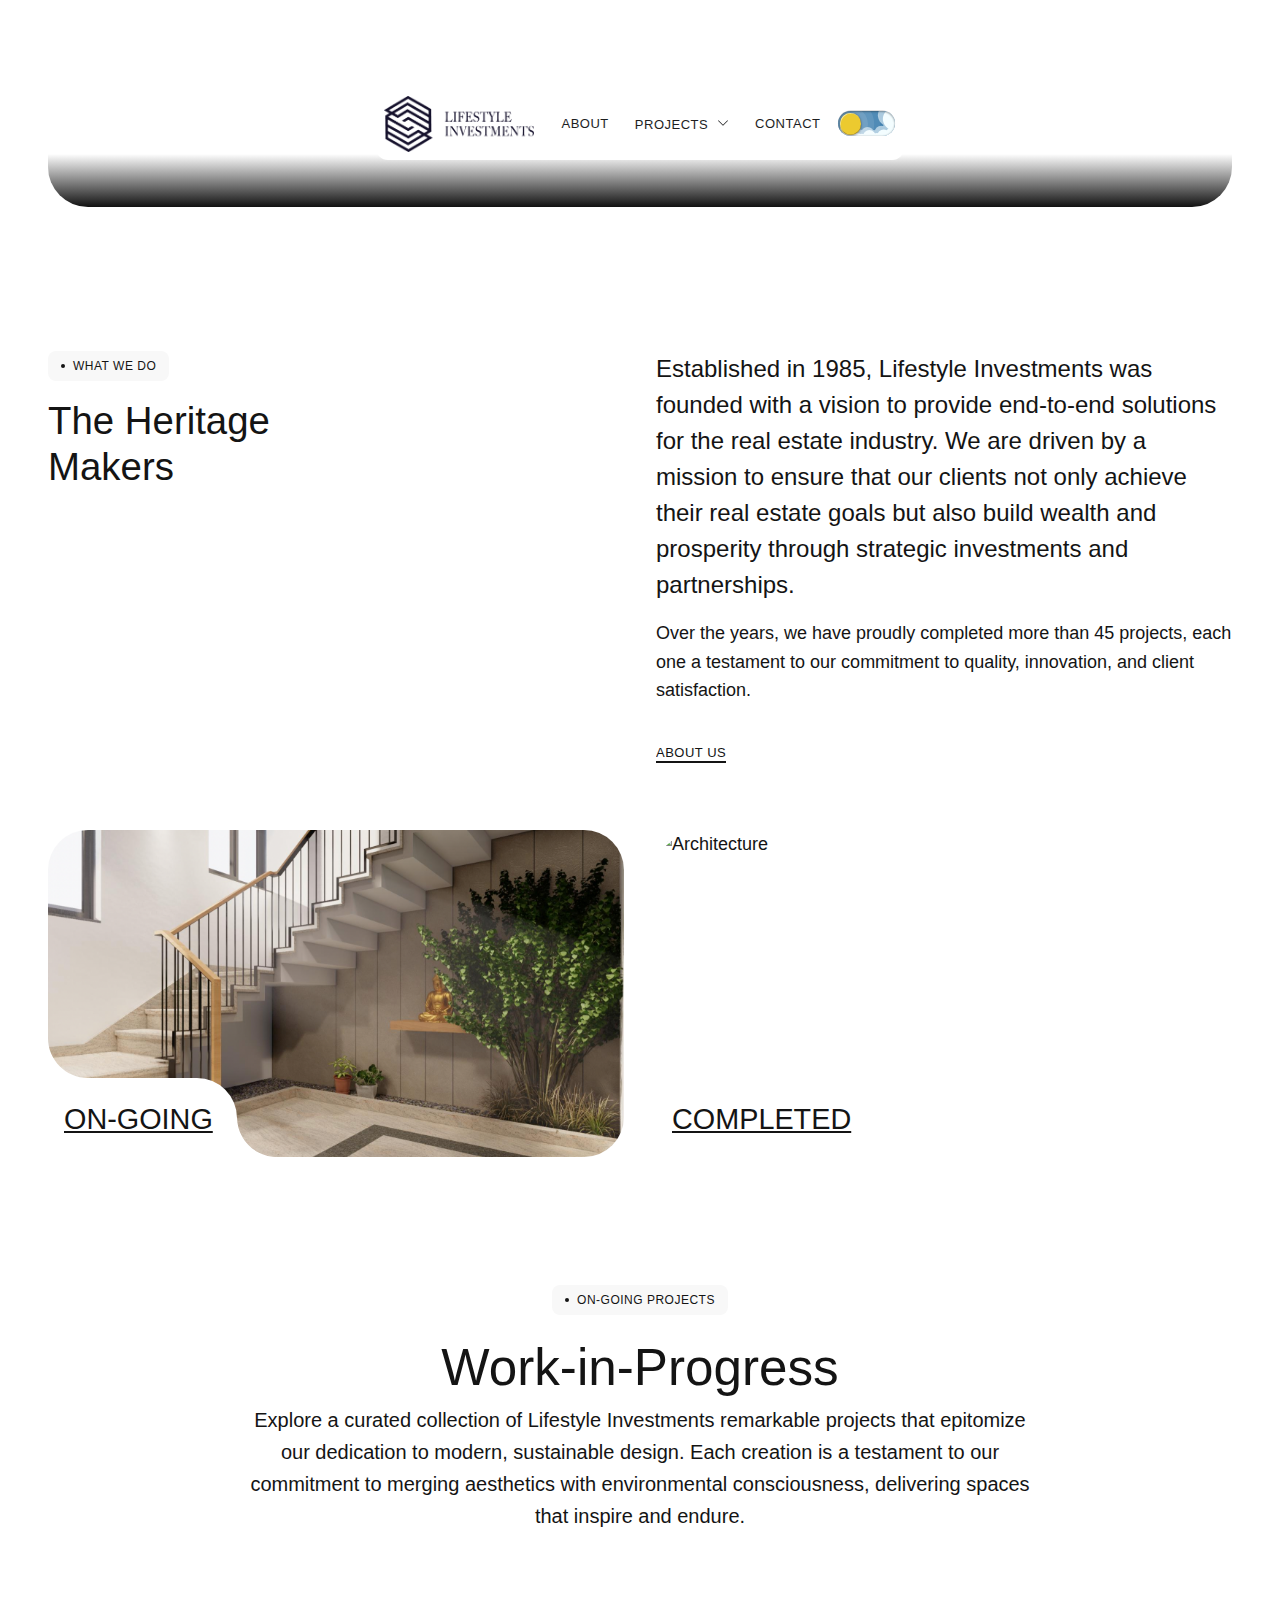
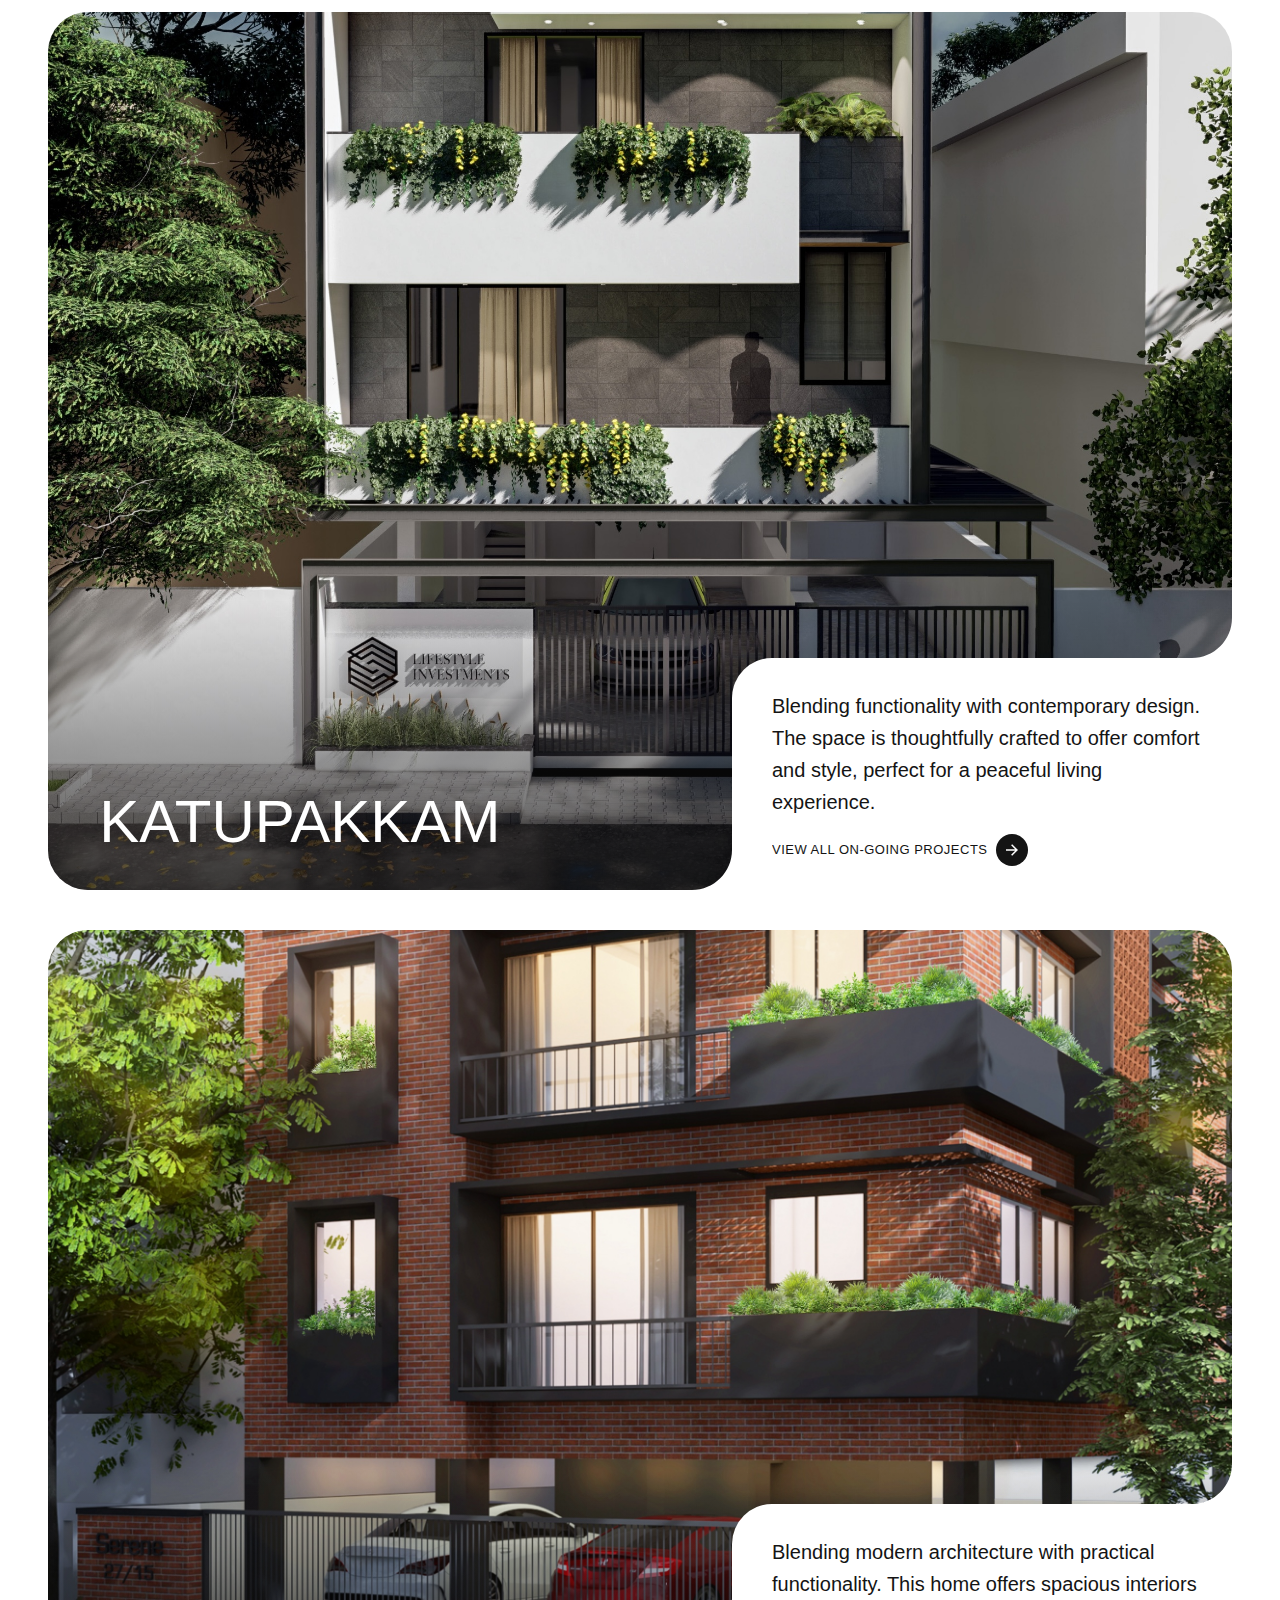
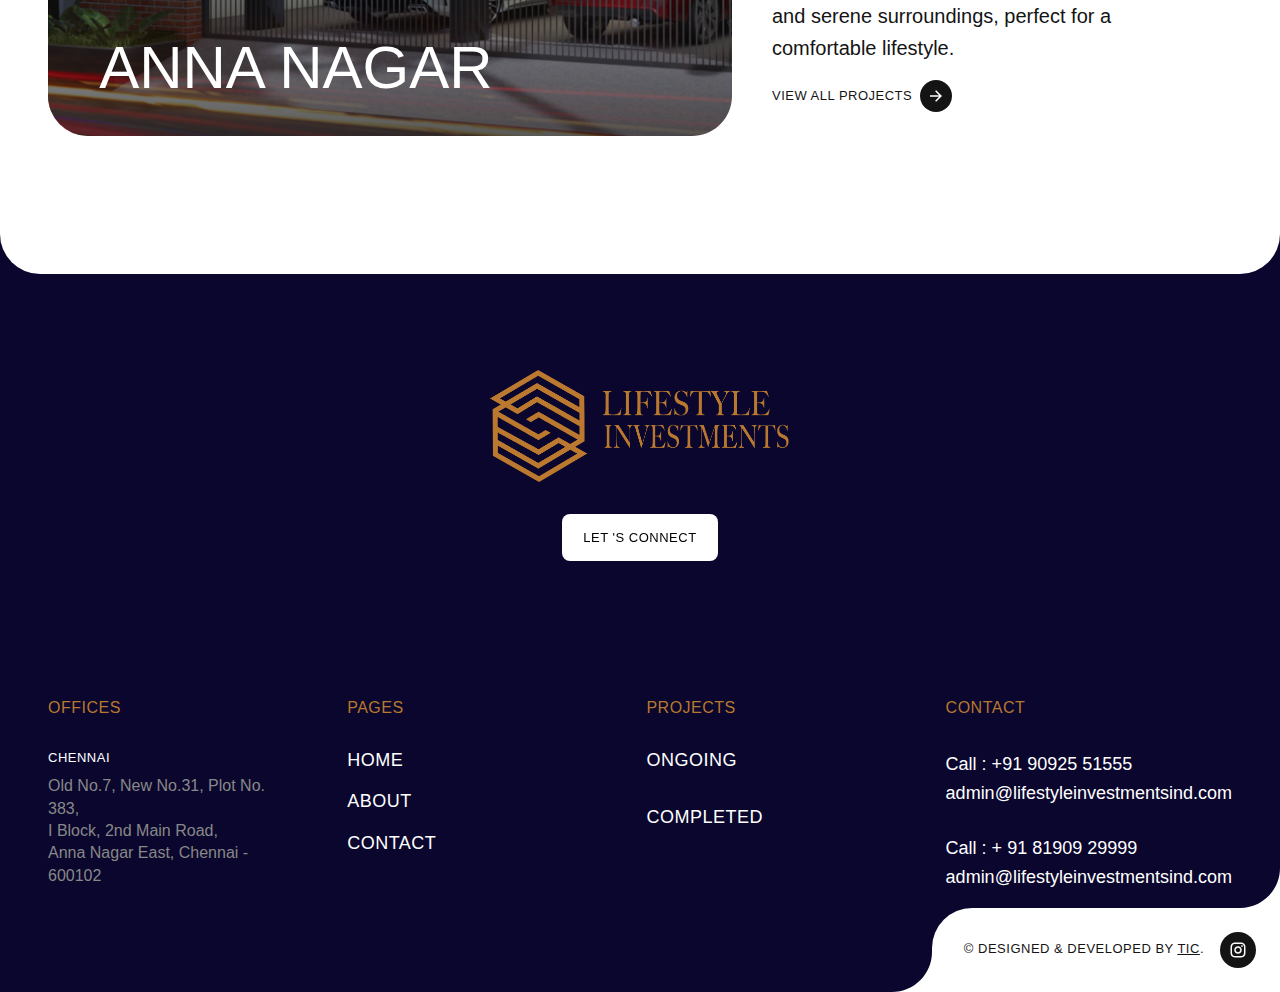
==== index.html @ fdf98de9 "first commit" ====
<!DOCTYPE html>

<html data-wf-page="64da290a966d7561711c2e15">

<head>
  <meta charset="utf-8" />
  <title>Home</title>
  <meta content="Home" property="og:title" />
  <meta content="best real estate" property="twitter:title" />
  <meta content="width=device-width, initial-scale=1" name="viewport" />
  <link href="./style.css" rel="stylesheet" type="text/css" />
  <link href="./images/favico.png" rel="shortcut icon" type="image/x-icon" />
  <link href="./images/favico.png" rel="apple-touch-icon" />
  <script type="text/javascript">
    !(function (o, c) {
      var n = c.documentElement,
        t = " w-mod-";
      (n.className += t + "js"),
        ("ontouchstart" in o ||
          (o.DocumentTouch && c instanceof DocumentTouch)) &&
        (n.className += t + "touch");
    })(window, document);
  </script>
  <link href="./images/favico.png" rel="shortcut icon" type="image/x-icon" />
  <link href="./images/favico.png" rel="apple-touch-icon" />
  <!-- Include Three.js -->
  <script src="https://cdn.jsdelivr.net/npm/three@0.150.1/build/three.min.js"></script>
  <!-- Include OrbitControls -->
  <script src="https://cdn.jsdelivr.net/npm/three@0.150.1/examples/js/controls/OrbitControls.js"></script>
  <!-- Include SplineLoader -->
  <script src="https://unpkg.com/@splinetool/loader@0.9.37/build/splinetool-loader.min.js"></script>
  <!-- Include your custom 3D.js script -->
  <script src="./3d.js" defer></script>

  <link href="" rel="shortcut icon" type="image/x-icon" />
  <link href="" rel="apple-touch-icon" />
</head>

<body class="body">
  <div class="page-wrapper">
    <main class="main-wrapper-vertical">
      <section class="section-home-vertical-hero">
        <div class="header-vertical-fixed">
          <div class="navbar">
            <div data-hover="false" data-delay="0" class="navbar-toggle w-dropdown">
              <div class="navbar-toggle w-dropdown-toggle">
                <div class="navbar-toggle-inner">
                  <div class="navbar-toggle-line _01"></div>
                  <div class="navbar-toggle-line _02"></div>
                </div>
              </div>
              <nav class="navbar-dropdown w-dropdown-list">
                <div class="navbar-dropdown-inner">
                  <div id="w-node-d7b9adc3-3e62-d5b0-dd53-33c3cfbab36e-cfbab36d" class="navbar-dropdown-column">
                    <h3 class="text-meta text-color-muted">Pages</h3>
                    <div class="nav">
  
                      <a href="/home.html" aria-current="page" class="nav-item inverse w-inline-block w--current">
                        <div class="nav-item-text">Home</div>
                        <div class="nav-item-line inverse"></div>
                      </a>
                      <a href="/about.html" class="nav-item inverse w-inline-block">
                        <div class="nav-item-text">About</div>
                        <div class="nav-item-line inverse"></div>
                      </a>
                      <a href="./ongoing.html" class="nav-item inverse w-inline-block">
                        <div class="nav-item-text">On-Going</div>
                        <div class="nav-item-line inverse"></div>
                      </a>
                      <a href="./completed.html" class="nav-item inverse w-inline-block">
                        <div class="nav-item-text">Completed</div>
                        <div class="nav-item-line inverse"></div>
                      </a>
                      <a href="/contact.html" class="nav-item inverse w-inline-block">
                        <div class="nav-item-text">Contact</div>
                        <div class="nav-item-line inverse"></div>
                      </a>
                    </div>
                  </div>


                </div>
              </nav>
            </div> <a href="/index.html" aria-current="page" class="navbar-logo w-inline-block w--current">
              <img src="/images/Final Files/bluelogo.png" loading="eager" alt="Logo" width="90"
                class="logo-top" />
            </a>
            <div class="navbar-right">
              <nav class="navbar-menu">
                <a href="./about.html" class="navbar-menu-item w-inline-block">
                  <div>About</div>
                </a>
                <div class="navbar-menu-item w-inline-block relative" onmouseenter="projectSectionEnter()"
                  onmouseleave="projectSectionLeave()">
                  <div>
                    Projects
                    <svg xmlns="http://www.w3.org/2000/svg" width="12" height="12" fill="currentColor"
                      class="bi bi-chevron-down" viewBox="0 0 16 16" style="
                      margin-left: 0.3rem;
                      font-family: 700;
                      transition: transform 0.3s ease;
                    ">
                      <path fill-rule="evenodd"
                        d="M1.646 4.646a.5.5 0 0 1 .708 0L8 10.293l5.646-5.647a.5.5 0 0 1 .708.708l-6 6a.5.5 0 0 1-.708 0l-6-6a.5.5 0 0 1 0-.708" />
                    </svg>
                  </div>

                  <div id="dropDownItems" class="dropDownItems">
                    <a href="./ongoing.html">
                      <p>Ongoing</p>
                    </a>
                    <a href="./completed.html">
                      <p>Completed</p>
                    </a>
                  </div>
                </div>

                <a href="./contact.html" class="navbar-menu-item w-inline-block">
                  <div>Contact</div>
                </a>
              </nav>
              
              
              <div class="navbar-menu-cart-wrapper">
                <label class="theme-switch">
                  <input type="checkbox" class="theme-switch__checkbox" />
                  <div class="theme-switch__container">
                    <div class="theme-switch__clouds"></div>
                    <div class="theme-switch__stars-container">
                      <svg xmlns="http://www.w3.org/2000/svg" viewBox="0 0 144 55" fill="none">
                        <path fill-rule="evenodd" clip-rule="evenodd"
                          d="M135.831 3.00688C135.055 3.85027 134.111 4.29946 133 4.35447C134.111 4.40947 135.055 4.85867 135.831 5.71123C136.607 6.55462 136.996 7.56303 136.996 8.72727C136.996 7.95722 137.172 7.25134 137.525 6.59129C137.886 5.93124 138.372 5.39954 138.98 5.00535C139.598 4.60199 140.268 4.39114 141 4.35447C139.88 4.2903 138.936 3.85027 138.16 3.00688C137.384 2.16348 136.996 1.16425 136.996 0C136.996 1.16425 136.607 2.16348 135.831 3.00688ZM31 23.3545C32.1114 23.2995 33.0551 22.8503 33.8313 22.0069C34.6075 21.1635 34.9956 20.1642 34.9956 19C34.9956 20.1642 35.3837 21.1635 36.1599 22.0069C36.9361 22.8503 37.8798 23.2903 39 23.3545C38.2679 23.3911 37.5976 23.602 36.9802 24.0053C36.3716 24.3995 35.8864 24.9312 35.5248 25.5913C35.172 26.2513 34.9956 26.9572 34.9956 27.7273C34.9956 26.563 34.6075 25.5546 33.8313 24.7112C33.0551 23.8587 32.1114 23.4095 31 23.3545ZM0 36.3545C1.11136 36.2995 2.05513 35.8503 2.83131 35.0069C3.6075 34.1635 3.99559 33.1642 3.99559 32C3.99559 33.1642 4.38368 34.1635 5.15987 35.0069C5.93605 35.8503 6.87982 36.2903 8 36.3545C7.26792 36.3911 6.59757 36.602 5.98015 37.0053C5.37155 37.3995 4.88644 37.9312 4.52481 38.5913C4.172 39.2513 3.99559 39.9572 3.99559 40.7273C3.99559 39.563 3.6075 38.5546 2.83131 37.7112C2.05513 36.8587 1.11136 36.4095 0 36.3545ZM56.8313 24.0069C56.0551 24.8503 55.1114 25.2995 54 25.3545C55.1114 25.4095 56.0551 25.8587 56.8313 26.7112C57.6075 27.5546 57.9956 28.563 57.9956 29.7273C57.9956 28.9572 58.172 28.2513 58.5248 27.5913C58.8864 26.9312 59.3716 26.3995 59.9802 26.0053C60.5976 25.602 61.2679 25.3911 62 25.3545C60.8798 25.2903 59.9361 24.8503 59.1599 24.0069C58.3837 23.1635 57.9956 22.1642 57.9956 21C57.9956 22.1642 57.6075 23.1635 56.8313 24.0069ZM81 25.3545C82.1114 25.2995 83.0551 24.8503 83.8313 24.0069C84.6075 23.1635 84.9956 22.1642 84.9956 21C84.9956 22.1642 85.3837 23.1635 86.1599 24.0069C86.9361 24.8503 87.8798 25.2903 89 25.3545C88.2679 25.3911 87.5976 25.602 86.9802 26.0053C86.3716 26.3995 85.8864 26.9312 85.5248 27.5913C85.172 28.2513 84.9956 28.9572 84.9956 29.7273C84.9956 28.563 84.6075 27.5546 83.8313 26.7112C83.0551 25.8587 82.1114 25.4095 81 25.3545ZM136 36.3545C137.111 36.2995 138.055 35.8503 138.831 35.0069C139.607 34.1635 139.996 33.1642 139.996 32C139.996 33.1642 140.384 34.1635 141.16 35.0069C141.936 35.8503 142.88 36.2903 144 36.3545C143.268 36.3911 142.598 36.602 141.98 37.0053C141.372 37.3995 140.886 37.9312 140.525 38.5913C140.172 39.2513 139.996 39.9572 139.996 40.7273C139.996 39.563 139.607 38.5546 138.831 37.7112C138.055 36.8587 137.111 36.4095 136 36.3545ZM101.831 49.0069C101.055 49.8503 100.111 50.2995 99 50.3545C100.111 50.4095 101.055 50.8587 101.831 51.7112C102.607 52.5546 102.996 53.563 102.996 54.7273C102.996 53.9572 103.172 53.2513 103.525 52.5913C103.886 51.9312 104.372 51.3995 104.98 51.0053C105.598 50.602 106.268 50.3911 107 50.3545C105.88 50.2903 104.936 49.8503 104.16 49.0069C103.384 48.1635 102.996 47.1642 102.996 46C102.996 47.1642 102.607 48.1635 101.831 49.0069Z"
                          fill="currentColor"></path>
                      </svg>
                    </div>
                    <div class="theme-switch__circle-container">
                      <div class="theme-switch__sun-moon-container">
                        <div class="theme-switch__moon">
                          <div class="theme-switch__spot"></div>
                          <div class="theme-switch__spot"></div>
                          <div class="theme-switch__spot"></div>
                        </div>
                      </div>
                    </div>
                  </div>
                </label>
              </div>

            </div>
          </div>
        </div>

        <div class="container-xxlarge">
          <div class="home-vertical-hero-wrapper">
            <div class="home-vertical-hero-image-wrapper">
              <div class="home-vertical-hero-content">
                <h1 class="home-vertical-hero-heading">
                  Crafting <br />Homes
                </h1>
              </div>
              <div class="home-vertical-hero-image-gradient"></div>
              <video autoplay muted loop id="videoo" src="./video/day_video.webm" class="image-cover"></video>
            </div>
          </div>
        </div>
      </section>
      <section class="section-home-vertical-about">
        <div class="padding-top padding-large">
          <div class="container-xlarge">
            <div class="margin-bottom margin-huge"></div>
            <div class="container-large">
              <div class="home-vertical-about-grid">
                <div>
                  <div class="margin-bottom margin-xsmall">
                    <div class="label muted">
                      <div class="label-inner">
                        <div class="label-dot"></div>
                        <div class="label-text">What we do</div>
                      </div>
                    </div>
                  </div>
                  <div class="margin-bottom margin-small">
                    <h2>The Heritage <br />Makers</h2>
                  </div>
                </div>
                <div>
                  <div class="margin-bottom margin-small">
                    <div class="text-size-xlarge">
                      Established in 1985, Lifestyle Investments was founded
                      with a vision to provide end-to-end solutions for the
                      real estate industry. We are driven by a mission to
                      ensure that our clients not only achieve their real
                      estate goals but also build wealth and prosperity
                      through strategic investments and partnerships.
                    </div>
                  </div>
                  <div class="margin-bottom margin-medium">
                    <div>
                      Over the years, we have proudly completed more than 45
                      projects, each one a testament to our commitment to
                      quality, innovation, and client satisfaction.
                    </div>
                  </div>
                  <a href="./about.html" class="button-text w-inline-block">
                    <div class="button-text-inner">
                      <div class="button-text-text">About Us</div>
                      <div class="button-text-line"></div>
                    </div>
                  </a>
                </div>
              </div>
            </div>
          </div>
        </div>
      </section>
      <section class="section-home-vertical-services">
        <div class="padding-top padding-huge">
          <div class="container-xxlarge">
            <div class="home-vertical-services-grid">
              <div class="home-vertical-services-architecture">
                <div class="home-vertical-services-architecture-image-wrapper">
                  <img src="./images/ong.png" loading="lazy" alt="Architecture"
                    class="home-vertical-services-architecture-image" />
                </div>
                <div class="home-vertical-services-architecture-card">
                  <div class="margin-bottom margin-xxsmall">
                    <a href="./ongoing.html">
                      <h3 class="heading-style-h3">ON-GOING</h3>
                    </a>
                  </div>
                  <!-- <div class="text-size-small">
                      Office, Hotel, Shopping Mall, Restaurant, Medical
                      Buildings, Education Campus.
                    </div> -->
                  <div class="card-sticky-corner-top-right top hide-mobile-landscape w-embed">
                    <svg width="40" height="40" viewBox="0 0 40 40" fill="none" xmlns="http://www.w3.org/2000/svg">
                      <path d="M40 40V0C40 22.0914 22.0914 40 0 40H40Z" fill="white" />
                    </svg>
                  </div>
                  <div class="card-sticky-corner-top-right bottom hide-mobile-landscape w-embed">
                    <svg width="40" height="40" viewBox="0 0 40 40" fill="none" xmlns="http://www.w3.org/2000/svg">
                      <path d="M40 40V0C40 22.0914 22.0914 40 0 40H40Z" fill="white" />
                    </svg>
                  </div>
                </div>
              </div>
              <div class="home-vertical-services-architecture">
                <div class="home-vertical-services-architecture-image-wrapper">
                  <img src="./images/contact.png" loading="lazy" alt="Architecture"
                    class="home-vertical-services-architecture-image" />
                </div>
                <div class="home-vertical-services-architecture-card">
                  <div class="margin-bottom margin-xxsmall">
                    <a href="./completed.html">
                      <h3 class="heading-style-h3">COMPLETED</h3>
                    </a>

                  </div>
                  <!-- <div class="text-size-small">
                      Apartments, Bungalows, Duplexes, Farm Houses, BeachHouses.
                    </div> -->
                  <div class="card-sticky-corner-top-right top hide-mobile-landscape w-embed">
                    <svg width="40" height="40" viewBox="0 0 40 40" fill="none" xmlns="http://www.w3.org/2000/svg">
                      <path d="M40 40V0C40 22.0914 22.0914 40 0 40H40Z" fill="white" />
                    </svg>
                  </div>
                  <div class="card-sticky-corner-top-right bottom hide-mobile-landscape w-embed">
                    <svg width="40" height="40" viewBox="0 0 40 40" fill="none" xmlns="http://www.w3.org/2000/svg">
                      <path d="M40 40V0C40 22.0914 22.0914 40 0 40H40Z" fill="white" />
                    </svg>
                  </div>
                </div>
              </div>
            </div>
          </div>
        </div>
      </section>
      <section class="section-home-vertical-projects new">
        <div class="padding-top padding-xhuge">
          <div class="text-align-center">
            <div class="margin-bottom margin-small">
              <div class="label muted">
                <div class="label-inner">
                  <div class="label-dot"></div>
                  <div class="label-text">On-going projects</div>
                </div>
              </div>
            </div>
            <div class="margin-bottom margin-xsmall">
              <h2 class="heading-style-h1">Work-in-Progress</h2>
            </div>
            <div class="margin-bottom margin-medium">
              <div class="container-small">
                <div class="text-size-medium">
                  Explore a curated collection of Lifestyle Investments
                  remarkable projects that epitomize our dedication to modern,
                  sustainable design. Each creation is a testament to our
                  commitment to merging aesthetics with environmental
                  consciousness, delivering spaces that inspire and endure.
                </div>
              </div>
            </div>
            <!-- <a href="./projects.html" class="button-text w-inline-block">
                <div class="button-text-inner">
                  <div class="button-text-text">All Projects</div>
                  <div class="button-text-line"></div>
                </div>
              </a> -->
          </div>
        </div>
        <div class="container-xxlarge">
          <address class="home-vertical-projects w-dyn-list">
            <div role="list" class="home-vertical-projects-list w-dyn-items">
              <div role="listitem" class="project-vertical-preview w-dyn-item">
                <div class="project-vertical-preview-image-wrapper">
                  <a href="./project-one.html" class="view-button-wrapper w-inline-block">
                    <div class="view-button">
                      <div class="view-button-text">View<br /></div>
                    </div>
                  </a>
                  <div class="project-vertical-preview-content">
                    <h2 class="heading-style-large text-style-allcaps new-head">
                      Katupakkam
                    </h2>
                  </div>
                  <div class="image-gradient-bottom"></div>
                  <img src="./images/Final Files/katupakkam copy.jpg" loading="lazy" alt="The Escape"
                    sizes="(max-width: 479px) 90vw, (max-width: 991px) 92vw, (max-width: 1439px) 93vw, (max-width: 1919px) 94vw, 1800px"
                    class="image-cover" />
                </div>
                <div class="project-vertical-preview-card">
                  <div class="margin-bottom margin-small">
                    <div class="text-size-medium">
                      Blending functionality with contemporary design. The space is thoughtfully crafted to offer
                      comfort and style, perfect for a peaceful living experience.
                    </div>
                  </div>
                  <a href="#" class="button-icon w-inline-block">
                    <div class="button-icon-inner">
                      <div class="button-icon-text">View All On-going Projects</div>
                      <div class="button-icon-badge">
                        <div class="button-icon-badge-icon w-embed">
                          <svg xmlns="http://www.w3.org/2000/svg" viewBox="0 0 24 24" width="18" height="18"
                            fill="currentColor">
                            <path
                              d="M16.1716 10.9999L10.8076 5.63589L12.2218 4.22168L20 11.9999L12.2218 19.778L10.8076 18.3638L16.1716 12.9999H4V10.9999H16.1716Z">
                            </path>
                          </svg>
                        </div>
                      </div>
                    </div>
                  </a>
                  <div class="card-sticky-corner-top-left bottom hide-tablet w-embed">
                    <svg width="40" height="40" viewBox="0 0 40 40" fill="none" xmlns="http://www.w3.org/2000/svg">
                      <path d="M40 40V0C40 22.0914 22.0914 40 0 40H40Z" fill="white" />
                    </svg>
                  </div>
                  <div class="card-sticky-corner-top-left top hide-tablet w-embed">
                    <svg width="40" height="40" viewBox="0 0 40 40" fill="none" xmlns="http://www.w3.org/2000/svg">
                      <path d="M40 40V0C40 22.0914 22.0914 40 0 40H40Z" fill="white" />
                    </svg>
                  </div>
                </div>
              </div>
              <div role="listitem" class="project-vertical-preview w-dyn-item">
                <div class="project-vertical-preview-image-wrapper">
                  <a href="./project-two.html" class="view-button-wrapper w-inline-block">
                    <div class="view-button">
                      <div class="view-button-text">View<br /></div>
                    </div>
                  </a>
                  <div class="project-vertical-preview-content">
                    <h2 class="heading-style-large text-style-allcaps new-head">
                      Anna nagar
                    </h2>
                  </div>
                  <div class="image-gradient-bottom"></div>
                  <img src="./images/Final Files/kknagar/front-banner.jpg" loading="lazy" alt="Eco Loft"
                    class="image-cover" />
                </div>
                <div class="project-vertical-preview-card">
                  <div class="margin-bottom margin-small">
                    <div class="text-size-medium">
                      Blending modern architecture with practical functionality. This home offers spacious interiors and
                      serene surroundings, perfect for a comfortable lifestyle.
                    </div>
                  </div>
                  <a href="./project-two.html" class="button-icon w-inline-block">
                    <div class="button-icon-inner">
                      <div class="button-icon-text">View All Projects</div>
                      <div class="button-icon-badge">
                        <div class="button-icon-badge-icon w-embed">
                          <svg xmlns="http://www.w3.org/2000/svg" viewBox="0 0 24 24" width="18" height="18"
                            fill="currentColor">
                            <path
                              d="M16.1716 10.9999L10.8076 5.63589L12.2218 4.22168L20 11.9999L12.2218 19.778L10.8076 18.3638L16.1716 12.9999H4V10.9999H16.1716Z">
                            </path>
                          </svg>
                        </div>
                      </div>
                    </div>
                  </a>
                  <div class="card-sticky-corner-top-left bottom hide-tablet w-embed">
                    <svg width="40" height="40" viewBox="0 0 40 40" fill="none" xmlns="http://www.w3.org/2000/svg">
                      <path d="M40 40V0C40 22.0914 22.0914 40 0 40H40Z" fill="white" />
                    </svg>
                  </div>
                  <div class="card-sticky-corner-top-left top hide-tablet w-embed">
                    <svg width="40" height="40" viewBox="0 0 40 40" fill="none" xmlns="http://www.w3.org/2000/svg">
                      <path d="M40 40V0C40 22.0914 22.0914 40 0 40H40Z" fill="white" />
                    </svg>
                  </div>
                </div>
              </div>
            </div>
          </address>
        </div>
      </section>

    </main>

    <footer class="footer-vertical">
      <div class="padding-global">
        <div class="container-xlarge">
          <div class="footer-vertical-inner">
            <div class="footer-vertical-top">
              <div class="margin-bottom margin-medium">
                <div class="container-default">
                  <img src="./images/Final Files/logo.png" class="footer-logo" />
                </div>
              </div>
              <a href="./contact.html" class="button inverse-primary w-inline-block">
                <div class="button-inner">
                  <div class="button-inner-text">Let &#x27;s Connect</div>
                  <div class="button-inner-text-hover">
                    Let &#x27;s Connect
                  </div>
                </div>
              </a>
            </div>
            <div class="footer-vertical-bottom">
              <div class="footer-vertical-bottom-nav">
                <div class="footer-vertical-column">
                  <h3 class="text-meta text-color-gold">Offices</h3>
                  <div>
                    <div class="margin-bottom margin-xsmall">
                      <div class="text-meta">Chennai</div>
                    </div>
                    <div class="text-size-small text-color-muted">
                      Old No.7, New No.31, Plot No. 383,<br> I Block, 2nd Main Road, <br>Anna Nagar East, Chennai -
                      600102
                    </div>
                  </div>
                  <!-- <div>
                                        <div class="margin-bottom margin-xsmall">
                                            <div class="text-meta">Lisbon</div>
                                        </div>
                                        <div class="text-size-small text-color-muted">
                                            45 Coastal Boulevard,<br />
                                            Lisbon 1350-125,<br />Portugal
                                        </div>
                                    </div> -->
                </div>
                <div id="w-node-_626106bd-3769-6c05-05e9-9c72e443fd88-e443fd63" class="footer-vertical-column">
                  <h3 class="text-meta text-color-gold">Pages</h3>
                  <div class="nav">
                    <a href="./index.html" class="nav-item inverse w-inline-block">
                      <div class="nav-item-text">Home</div>
                      <div class="nav-item-line inverse"></div>
                    </a>

                    <a href="./about.html" class="nav-item inverse w-inline-block">
                      <div class="nav-item-text">About</div>
                      <div class="nav-item-line inverse"></div>
                    </a>



                    <a href="./contact.html" class="nav-item inverse w-inline-block">
                      <div class="nav-item-text">Contact</div>
                      <div class="nav-item-line inverse"></div>
                    </a>
                  </div>
                </div>
                <div id="w-node-_626106bd-3769-6c05-05e9-9c72e443fdab-e443fd63" class="footer-vertical-column">
                  <h3 class="text-meta text-color-gold">PROJECTS</h3>
                  <a href="./ongoing.html" class="nav-item inverse w-inline-block">
                    <div class="nav-item-text">ONGOING</div>
                    <div class="nav-item-line inverse"></div>
                  </a>
                  <a href="./completed.html" class="nav-item inverse w-inline-block">
                    <div class="nav-item-text">COMPLETED</div>
                    <div class="nav-item-line inverse"></div>
                  </a>
                </div>
                <div id="w-node-_626106bd-3769-6c05-05e9-9c72e443fdc7-e443fd63" class="footer-vertical-column">
                  <h3 class="text-meta text-color-gold">Contact</h3>
                  <div class="nav">
                    <p class="neww">
                      Call : +91 90925 51555<br />admin@lifestyleinvestmentsind.com
                    </p>
                    <p class="neww">
                      Call : + 91 81909 29999<br />admin@lifestyleinvestmentsind.com
                    </p>
                    <p></p>
                  </div>

                </div>
              </div>
            </div>
          </div>
        </div>
      </div>
      <div class="footer-socials">
        <div class="text-meta">© Designed & Developed by <a href="https://theinternetcompany.one"
            target="_blank">TIC</a>.</div>
        <div class="footer-socials-grid">

          <a href="https://www.instagram.com/gola.design/" target="_blank"
            class="badge-link primary small w-inline-block">
            <div class="icon-1x1-xsmall w-embed"><svg xmlns="http://www.w3.org/2000/svg" viewBox="0 0 24 24" width="18"
                height="18" fill="currentColor">
                <path
                  d="M12.001 9C10.3436 9 9.00098 10.3431 9.00098 12C9.00098 13.6573 10.3441 15 12.001 15C13.6583 15 15.001 13.6569 15.001 12C15.001 10.3427 13.6579 9 12.001 9ZM12.001 7C14.7614 7 17.001 9.2371 17.001 12C17.001 14.7605 14.7639 17 12.001 17C9.24051 17 7.00098 14.7629 7.00098 12C7.00098 9.23953 9.23808 7 12.001 7ZM18.501 6.74915C18.501 7.43926 17.9402 7.99917 17.251 7.99917C16.5609 7.99917 16.001 7.4384 16.001 6.74915C16.001 6.0599 16.5617 5.5 17.251 5.5C17.9393 5.49913 18.501 6.0599 18.501 6.74915ZM12.001 4C9.5265 4 9.12318 4.00655 7.97227 4.0578C7.18815 4.09461 6.66253 4.20007 6.17416 4.38967C5.74016 4.55799 5.42709 4.75898 5.09352 5.09255C4.75867 5.4274 4.55804 5.73963 4.3904 6.17383C4.20036 6.66332 4.09493 7.18811 4.05878 7.97115C4.00703 9.0752 4.00098 9.46105 4.00098 12C4.00098 14.4745 4.00753 14.8778 4.05877 16.0286C4.0956 16.8124 4.2012 17.3388 4.39034 17.826C4.5591 18.2606 4.7605 18.5744 5.09246 18.9064C5.42863 19.2421 5.74179 19.4434 6.17187 19.6094C6.66619 19.8005 7.19148 19.9061 7.97212 19.9422C9.07618 19.9939 9.46203 20 12.001 20C14.4755 20 14.8788 19.9934 16.0296 19.9422C16.8117 19.9055 17.3385 19.7996 17.827 19.6106C18.2604 19.4423 18.5752 19.2402 18.9074 18.9085C19.2436 18.5718 19.4445 18.2594 19.6107 17.8283C19.8013 17.3358 19.9071 16.8098 19.9432 16.0289C19.9949 14.9248 20.001 14.5389 20.001 12C20.001 9.52552 19.9944 9.12221 19.9432 7.97137C19.9064 7.18906 19.8005 6.66149 19.6113 6.17318C19.4434 5.74038 19.2417 5.42635 18.9084 5.09255C18.573 4.75715 18.2616 4.55693 17.8271 4.38942C17.338 4.19954 16.8124 4.09396 16.0298 4.05781C14.9258 4.00605 14.5399 4 12.001 4ZM12.001 2C14.7176 2 15.0568 2.01 16.1235 2.06C17.1876 2.10917 17.9135 2.2775 18.551 2.525C19.2101 2.77917 19.7668 3.1225 20.3226 3.67833C20.8776 4.23417 21.221 4.7925 21.476 5.45C21.7226 6.08667 21.891 6.81333 21.941 7.8775C21.9885 8.94417 22.001 9.28333 22.001 12C22.001 14.7167 21.991 15.0558 21.941 16.1225C21.8918 17.1867 21.7226 17.9125 21.476 18.55C21.2218 19.2092 20.8776 19.7658 20.3226 20.3217C19.7668 20.8767 19.2076 21.22 18.551 21.475C17.9135 21.7217 17.1876 21.89 16.1235 21.94C15.0568 21.9875 14.7176 22 12.001 22C9.28431 22 8.94514 21.99 7.87848 21.94C6.81431 21.8908 6.08931 21.7217 5.45098 21.475C4.79264 21.2208 4.23514 20.8767 3.67931 20.3217C3.12348 19.7658 2.78098 19.2067 2.52598 18.55C2.27848 17.9125 2.11098 17.1867 2.06098 16.1225C2.01348 15.0558 2.00098 14.7167 2.00098 12C2.00098 9.28333 2.01098 8.94417 2.06098 7.8775C2.11014 6.8125 2.27848 6.0875 2.52598 5.45C2.78014 4.79167 3.12348 4.23417 3.67931 3.67833C4.23514 3.1225 4.79348 2.78 5.45098 2.525C6.08848 2.2775 6.81348 2.11 7.87848 2.06C8.94514 2.0125 9.28431 2 12.001 2Z">
                </path>
              </svg></div>
          </a>


        </div>
        <div class="card-sticky-corner-top-left bottom hide-mobile-portrait w-embed"><svg width="40" height="40"
            viewBox="0 0 40 40" fill="none" xmlns="http://www.w3.org/2000/svg">
            <path d="M40 40V0C40 22.0914 22.0914 40 0 40H40Z" fill="white" />
          </svg></div>
        <div class="card-sticky-corner-top-left top hide-mobile-portrait w-embed"><svg width="40" height="40"
            viewBox="0 0 40 40" fill="none" xmlns="http://www.w3.org/2000/svg">
            <path d="M40 40V0C40 22.0914 22.0914 40 0 40H40Z" fill="white" />
          </svg></div>
      </div>
    </footer>
  </div>
  <script type="module" src="./3d.js"></script>
  <script src="./script.js" type="text/javascript" integrity="sha256-9/aliU8dGd2tb6OSsuzixeV4y/faTqgFtohetphbbj0="
    crossorigin="anonymous"></script>
  <script type="module" src="https://unpkg.com/@splinetool/viewer@1.9.21/build/spline-viewer.js"></script>
  <script src="./script_2.js" type="text/javascript"></script>

  <!--Project Nav Item Dropdown -->
  <script>
    const projectSectionEnter = () => {
      document.getElementById("dropDownItems").style.display = "flex";
      document.querySelector(".bi-chevron-down").style.transform = "rotate(180deg)";
    }

    const projectSectionLeave = () => {
      document.getElementById("dropDownItems").style.display = "none";
      document.querySelector(".bi-chevron-down").style.transform = "rotate(0deg)";
    }
  </script>

  <script>
    const themeSwitchCheckbox = document.querySelector(
      ".theme-switch__checkbox"
    );

    function checkThemeSwitch() {
      const video = document.querySelector("#videoo");
      if (themeSwitchCheckbox.checked) {
        video.src = "/video/night_video.webm";
      } else {
        video.src = "/video/day_video.webm";
      }

      video.autoplay = true;
      video.muted = true; // Ensures it autoplays
      video.load(); // Ensures the video starts loading and playing the new source

      video.play().catch((error) => {
        // This handles any errors that may occur if the autoplay fails
        console.log("Autoplay prevented:", error);
      });
    }

    // Listen for changes on the checkbox
    themeSwitchCheckbox.addEventListener("change", checkThemeSwitch);

    // Initial check
    checkThemeSwitch();
  </script>
</body>

</html>
---- style.css ----
html {
  -webkit-text-size-adjust: 100%;
  -ms-text-size-adjust: 100%;
  font-family: sans-serif;
}

body {
  margin: 0;
}

article, aside, details, figcaption, figure, footer, header, hgroup, main, menu, nav, section, summary {
  display: block;
}

audio, canvas, progress, video {
  vertical-align: baseline;
  display: inline-block;
}

audio:not([controls]) {
  height: 0;
  display: none;
}

[hidden], template {
  display: none;
}

a {
  background-color: rgba(0, 0, 0, 0);
}

a:active, a:hover {
  outline: 0;
}

abbr[title] {
  border-bottom: 1px dotted;
}

b, strong {
  font-weight: bold;
}

dfn {
  font-style: italic;
}

h1 {
  margin: .67em 0;
  font-size: 2em;
}

mark {
  color: #000;
  background: #ff0;
}

small {
  font-size: 80%;
}

sub, sup {
  vertical-align: baseline;
  font-size: 75%;
  line-height: 0;
  position: relative;
}

sup {
  top: -.5em;
}

sub {
  bottom: -.25em;
}

img {
  border: 0;
}

svg:not(:root) {
  overflow: hidden;
}

hr {
  box-sizing: content-box;
  height: 0;
}

pre {
  overflow: auto;
}

code, kbd, pre, samp {
  font-family: monospace;
  font-size: 1em;
}

button, input, optgroup, select, textarea {
  color: inherit;
  font: inherit;
  margin: 0;
}

button {
  overflow: visible;
}

button, select {
  text-transform: none;
}

button, html input[type="button"], input[type="reset"] {
  -webkit-appearance: button;
  cursor: pointer;
}

button[disabled], html input[disabled] {
  cursor: default;
}

button::-moz-focus-inner, input::-moz-focus-inner {
  border: 0;
  padding: 0;
}

input {
  line-height: normal;
}

input[type="checkbox"], input[type="radio"] {
  box-sizing: border-box;
  padding: 0;
}

input[type="number"]::-webkit-inner-spin-button, input[type="number"]::-webkit-outer-spin-button {
  height: auto;
}

input[type="search"] {
  -webkit-appearance: none;
}

input[type="search"]::-webkit-search-cancel-button, input[type="search"]::-webkit-search-decoration {
  -webkit-appearance: none;
}

legend {
  border: 0;
  padding: 0;
}

textarea {
  overflow: auto;
}

optgroup {
  font-weight: bold;
}

table {
  border-collapse: collapse;
  border-spacing: 0;
}

td, th {
  padding: 0;
}

@font-face {
  font-family: webflow-icons;
  src: url("[data-uri]") format("truetype");
  font-weight: normal;
  font-style: normal;
}

[class^="w-icon-"], [class*=" w-icon-"] {
  speak: none;
  font-variant: normal;
  text-transform: none;
  -webkit-font-smoothing: antialiased;
  -moz-osx-font-smoothing: grayscale;
  font-style: normal;
  font-weight: normal;
  line-height: 1;
  font-family: webflow-icons !important;
}

.w-icon-slider-right:before {
  content: "";
}

.w-icon-slider-left:before {
  content: "";
}

.w-icon-nav-menu:before {
  content: "";
}

.w-icon-arrow-down:before, .w-icon-dropdown-toggle:before {
  content: "";
}

.w-icon-file-upload-remove:before {
  content: "";
}

.w-icon-file-upload-icon:before {
  content: "";
}

* {
  box-sizing: border-box;
}

html {
  height: 100%;
}

body {
  color: #333;
  background-color: #fff;
  min-height: 100%;
  margin: 0;
  font-family: Arial, sans-serif;
  font-size: 14px;
  line-height: 20px;
}

img {
  vertical-align: middle;
  max-width: 100%;
  display: inline-block;
}

html.w-mod-touch * {
  background-attachment: scroll !important;
}

.w-block {
  display: block;
}

.w-inline-block {
  max-width: 100%;
  display: inline-block;
}

.w-clearfix:before, .w-clearfix:after {
  content: " ";
  grid-area: 1 / 1 / 2 / 2;
  display: table;
}

.w-clearfix:after {
  clear: both;
}

.w-hidden {
  display: none;
}

.w-button {
  color: #fff;
  line-height: inherit;
  cursor: pointer;
  background-color: #3898ec;
  border: 0;
  border-radius: 0;
  padding: 9px 15px;
  text-decoration: none;
  display: inline-block;
}

input.w-button {
  -webkit-appearance: button;
}

html[data-w-dynpage] [data-w-cloak] {
  color: rgba(0, 0, 0, 0) !important;
}

.w-code-block {
  margin: unset;
}

pre.w-code-block code {
  all: inherit;
}

.w-webflow-badge, .w-webflow-badge * {
  z-index: auto;
  visibility: visible;
  box-sizing: border-box;
  float: none;
  clear: none;
  box-shadow: none;
  opacity: 1;
  direction: ltr;
  font-family: inherit;
  font-weight: inherit;
  color: inherit;
  font-size: inherit;
  line-height: inherit;
  font-style: inherit;
  font-variant: inherit;
  text-align: inherit;
  letter-spacing: inherit;
  -webkit-text-decoration: inherit;
  text-decoration: inherit;
  text-indent: 0;
  text-transform: inherit;
  text-shadow: none;
  font-smoothing: auto;
  vertical-align: baseline;
  cursor: inherit;
  white-space: inherit;
  word-break: normal;
  word-spacing: normal;
  word-wrap: normal;
  background: none;
  border: 0 rgba(0, 0, 0, 0);
  border-radius: 0;
  width: auto;
  min-width: 0;
  max-width: none;
  height: auto;
  min-height: 0;
  max-height: none;
  margin: 0;
  padding: 0;
  list-style-type: disc;
  transition: none;
  display: block;
  position: static;
  top: auto;
  bottom: auto;
  left: auto;
  right: auto;
  overflow: visible;
  transform: none;
}

.w-webflow-badge {
  white-space: nowrap;
  cursor: pointer;
  box-shadow: 0 0 0 1px rgba(0, 0, 0, .1), 0 1px 3px rgba(0, 0, 0, .1);
  visibility: visible !important;
  z-index: 2147483647 !important;
  color: #aaadb0 !important;
  opacity: 1 !important;
  background-color: #fff !important;
  border-radius: 3px !important;
  width: auto !important;
  height: auto !important;
  margin: 0 !important;
  padding: 6px !important;
  font-size: 12px !important;
  line-height: 14px !important;
  text-decoration: none !important;
  display: inline-block !important;
  position: fixed !important;
  top: auto !important;
  bottom: 12px !important;
  left: auto !important;
  right: 12px !important;
  overflow: visible !important;
  transform: none !important;
}

.w-webflow-badge > img {
  visibility: visible !important;
  opacity: 1 !important;
  vertical-align: middle !important;
  display: inline-block !important;
}

h1, h2, h3, h4, h5, h6 {
  margin-bottom: 10px;
  font-weight: bold;
}

h1 {
  margin-top: 20px;
  font-size: 38px;
  line-height: 44px;
}

h2 {
  margin-top: 20px;
  font-size: 32px;
  line-height: 36px;
}

h3 {
  margin-top: 20px;
  font-size: 24px;
  line-height: 30px;
}

h4 {
  margin-top: 10px;
  font-size: 18px;
  line-height: 24px;
}

h5 {
  margin-top: 10px;
  font-size: 14px;
  line-height: 20px;
}

h6 {
  margin-top: 10px;
  font-size: 12px;
  line-height: 18px;
}

p {
  margin-top: 0;
  margin-bottom: 10px;
}

blockquote {
  border-left: 5px solid #e2e2e2;
  margin: 0 0 10px;
  padding: 10px 20px;
  font-size: 18px;
  line-height: 22px;
}

figure {
  margin: 0 0 10px;
}

figcaption {
  text-align: center;
  margin-top: 5px;
}

ul, ol {
  margin-top: 0;
  margin-bottom: 10px;
  padding-left: 40px;
}

.w-list-unstyled {
  padding-left: 0;
  list-style: none;
}

.w-embed:before, .w-embed:after {
  content: " ";
  grid-area: 1 / 1 / 2 / 2;
  display: table;
}

.w-embed:after {
  clear: both;
}

.w-video {
  width: 100%;
  padding: 0;
  position: relative;
}

.w-video iframe, .w-video object, .w-video embed {
  border: none;
  width: 100%;
  height: 100%;
  position: absolute;
  top: 0;
  left: 0;
}

fieldset {
  border: 0;
  margin: 0;
  padding: 0;
}

button, [type="button"], [type="reset"] {
  cursor: pointer;
  -webkit-appearance: button;
  border: 0;
}

.w-form {
  margin: 0 0 15px;
}

.w-form-done {
  text-align: center;
  background-color: #ddd;
  padding: 20px;
  display: none;
}

.w-form-fail {
  background-color: #ffdede;
  margin-top: 10px;
  padding: 10px;
  display: none;
}

label {
  margin-bottom: 5px;
  font-weight: bold;
  display: block;
}

.w-input, .w-select {
  color: #333;
  vertical-align: middle;
  background-color: #fff;
  border: 1px solid #ccc;
  width: 100%;
  height: 38px;
  margin-bottom: 10px;
  padding: 8px 12px;
  font-size: 14px;
  line-height: 1.42857;
  display: block;
}

.w-input:-moz-placeholder, .w-select:-moz-placeholder {
  color: #999;
}

.w-input::-moz-placeholder, .w-select::-moz-placeholder {
  color: #999;
  opacity: 1;
}

.w-input::-webkit-input-placeholder, .w-select::-webkit-input-placeholder {
  color: #999;
}

.w-input:focus, .w-select:focus {
  border-color: #3898ec;
  outline: 0;
}

.w-input[disabled], .w-select[disabled], .w-input[readonly], .w-select[readonly], fieldset[disabled] .w-input, fieldset[disabled] .w-select {
  cursor: not-allowed;
}

.w-input[disabled]:not(.w-input-disabled), .w-select[disabled]:not(.w-input-disabled), .w-input[readonly], .w-select[readonly], fieldset[disabled]:not(.w-input-disabled) .w-input, fieldset[disabled]:not(.w-input-disabled) .w-select {
  background-color: #eee;
}

textarea.w-input, textarea.w-select {
  height: auto;
}

.w-select {
  background-color: #f3f3f3;
}

.w-select[multiple] {
  height: auto;
}

.w-form-label {
  cursor: pointer;
  margin-bottom: 0;
  font-weight: normal;
  display: inline-block;
}

.w-radio {
  margin-bottom: 5px;
  padding-left: 20px;
  display: block;
}

.w-radio:before, .w-radio:after {
  content: " ";
  grid-area: 1 / 1 / 2 / 2;
  display: table;
}

.w-radio:after {
  clear: both;
}

.w-radio-input {
  float: left;
  margin: 3px 0 0 -20px;
  line-height: normal;
}

.w-file-upload {
  margin-bottom: 10px;
  display: block;
}

.w-file-upload-input {
  opacity: 0;
  z-index: -100;
  width: .1px;
  height: .1px;
  position: absolute;
  overflow: hidden;
}

.w-file-upload-default, .w-file-upload-uploading, .w-file-upload-success {
  color: #333;
  display: inline-block;
}

.w-file-upload-error {
  margin-top: 10px;
  display: block;
}

.w-file-upload-default.w-hidden, .w-file-upload-uploading.w-hidden, .w-file-upload-error.w-hidden, .w-file-upload-success.w-hidden {
  display: none;
}

.w-file-upload-uploading-btn {
  cursor: pointer;
  background-color: #fafafa;
  border: 1px solid #ccc;
  margin: 0;
  padding: 8px 12px;
  font-size: 14px;
  font-weight: normal;
  display: flex;
}

.w-file-upload-file {
  background-color: #fafafa;
  border: 1px solid #ccc;
  flex-grow: 1;
  justify-content: space-between;
  margin: 0;
  padding: 8px 9px 8px 11px;
  display: flex;
}

.w-file-upload-file-name {
  font-size: 14px;
  font-weight: normal;
  display: block;
}

.w-file-remove-link {
  cursor: pointer;
  width: auto;
  height: auto;
  margin-top: 3px;
  margin-left: 10px;
  padding: 3px;
  display: block;
}

.w-icon-file-upload-remove {
  margin: auto;
  font-size: 10px;
}

.w-file-upload-error-msg {
  color: #ea384c;
  padding: 2px 0;
  display: inline-block;
}

.w-file-upload-info {
  padding: 0 12px;
  line-height: 38px;
  display: inline-block;
}

.w-file-upload-label {
  cursor: pointer;
  background-color: #fafafa;
  border: 1px solid #ccc;
  margin: 0;
  padding: 8px 12px;
  font-size: 14px;
  font-weight: normal;
  display: inline-block;
}

.w-icon-file-upload-icon, .w-icon-file-upload-uploading {
  width: 20px;
  margin-right: 8px;
  display: inline-block;
}

.w-icon-file-upload-uploading {
  height: 20px;
}

.w-container {
  max-width: 940px;
  margin-left: auto;
  margin-right: auto;
}

.w-container:before, .w-container:after {
  content: " ";
  grid-area: 1 / 1 / 2 / 2;
  display: table;
}

.w-container:after {
  clear: both;
}

.w-container .w-row {
  margin-left: -10px;
  margin-right: -10px;
}

.w-row:before, .w-row:after {
  content: " ";
  grid-area: 1 / 1 / 2 / 2;
  display: table;
}

.w-row:after {
  clear: both;
}

.w-row .w-row {
  margin-left: 0;
  margin-right: 0;
}

.w-col {
  float: left;
  width: 100%;
  min-height: 1px;
  padding-left: 10px;
  padding-right: 10px;
  position: relative;
}

.w-col .w-col {
  padding-left: 0;
  padding-right: 0;
}

.w-col-1 {
  width: 8.33333%;
}

.w-col-2 {
  width: 16.6667%;
}

.w-col-3 {
  width: 25%;
}

.w-col-4 {
  width: 33.3333%;
}

.w-col-5 {
  width: 41.6667%;
}

.w-col-6 {
  width: 50%;
}

.w-col-7 {
  width: 58.3333%;
}

.w-col-8 {
  width: 66.6667%;
}

.w-col-9 {
  width: 75%;
}

.w-col-10 {
  width: 83.3333%;
}

.w-col-11 {
  width: 91.6667%;
}

.w-col-12 {
  width: 100%;
}

.w-hidden-main {
  display: none !important;
}

@media screen and (max-width: 991px) {
  .w-container {
    max-width: 728px;
  }

  .w-hidden-main {
    display: inherit !important;
  }

  .w-hidden-medium {
    display: none !important;
  }

  .w-col-medium-1 {
    width: 8.33333%;
  }

  .w-col-medium-2 {
    width: 16.6667%;
  }

  .w-col-medium-3 {
    width: 25%;
  }

  .w-col-medium-4 {
    width: 33.3333%;
  }

  .w-col-medium-5 {
    width: 41.6667%;
  }

  .w-col-medium-6 {
    width: 50%;
  }

  .w-col-medium-7 {
    width: 58.3333%;
  }

  .w-col-medium-8 {
    width: 66.6667%;
  }

  .w-col-medium-9 {
    width: 75%;
  }

  .w-col-medium-10 {
    width: 83.3333%;
  }

  .w-col-medium-11 {
    width: 91.6667%;
  }

  .w-col-medium-12 {
    width: 100%;
  }

  .w-col-stack {
    width: 100%;
    left: auto;
    right: auto;
  }
}

@media screen and (max-width: 767px) {
  .w-hidden-main, .w-hidden-medium {
    display: inherit !important;
  }

  .w-hidden-small {
    display: none !important;
  }

  .w-row, .w-container .w-row {
    margin-left: 0;
    margin-right: 0;
  }

  .w-col {
    width: 100%;
    left: auto;
    right: auto;
  }

  .w-col-small-1 {
    width: 8.33333%;
  }

  .w-col-small-2 {
    width: 16.6667%;
  }

  .w-col-small-3 {
    width: 25%;
  }

  .w-col-small-4 {
    width: 33.3333%;
  }

  .w-col-small-5 {
    width: 41.6667%;
  }

  .w-col-small-6 {
    width: 50%;
  }

  .w-col-small-7 {
    width: 58.3333%;
  }

  .w-col-small-8 {
    width: 66.6667%;
  }

  .w-col-small-9 {
    width: 75%;
  }

  .w-col-small-10 {
    width: 83.3333%;
  }

  .w-col-small-11 {
    width: 91.6667%;
  }

  .w-col-small-12 {
    width: 100%;
  }
}

@media screen and (max-width: 479px) {
  .w-container {
    max-width: none;
  }

  .w-hidden-main, .w-hidden-medium, .w-hidden-small {
    display: inherit !important;
  }

  .w-hidden-tiny {
    display: none !important;
  }

  .w-col {
    width: 100%;
  }

  .w-col-tiny-1 {
    width: 8.33333%;
  }

  .w-col-tiny-2 {
    width: 16.6667%;
  }

  .w-col-tiny-3 {
    width: 25%;
  }

  .w-col-tiny-4 {
    width: 33.3333%;
  }

  .w-col-tiny-5 {
    width: 41.6667%;
  }

  .w-col-tiny-6 {
    width: 50%;
  }

  .w-col-tiny-7 {
    width: 58.3333%;
  }

  .w-col-tiny-8 {
    width: 66.6667%;
  }

  .w-col-tiny-9 {
    width: 75%;
  }

  .w-col-tiny-10 {
    width: 83.3333%;
  }

  .w-col-tiny-11 {
    width: 91.6667%;
  }

  .w-col-tiny-12 {
    width: 100%;
  }
}

.w-widget {
  position: relative;
}

.w-widget-map {
  width: 100%;
  height: 400px;
}

.w-widget-map label {
  width: auto;
  display: inline;
}

.w-widget-map img {
  max-width: inherit;
}

.w-widget-map .gm-style-iw {
  text-align: center;
}

.w-widget-map .gm-style-iw > button {
  display: none !important;
}

.w-widget-twitter {
  overflow: hidden;
}

.w-widget-twitter-count-shim {
  vertical-align: top;
  text-align: center;
  background: #fff;
  border: 1px solid #758696;
  border-radius: 3px;
  width: 28px;
  height: 20px;
  display: inline-block;
  position: relative;
}

.w-widget-twitter-count-shim * {
  pointer-events: none;
  -webkit-user-select: none;
  -ms-user-select: none;
  user-select: none;
}

.w-widget-twitter-count-shim .w-widget-twitter-count-inner {
  text-align: center;
  color: #999;
  font-family: serif;
  font-size: 15px;
  line-height: 12px;
  position: relative;
}

.w-widget-twitter-count-shim .w-widget-twitter-count-clear {
  display: block;
  position: relative;
}

.w-widget-twitter-count-shim.w--large {
  width: 36px;
  height: 28px;
}

.w-widget-twitter-count-shim.w--large .w-widget-twitter-count-inner {
  font-size: 18px;
  line-height: 18px;
}

.w-widget-twitter-count-shim:not(.w--vertical) {
  margin-left: 5px;
  margin-right: 8px;
}

.w-widget-twitter-count-shim:not(.w--vertical).w--large {
  margin-left: 6px;
}

.w-widget-twitter-count-shim:not(.w--vertical):before, .w-widget-twitter-count-shim:not(.w--vertical):after {
  content: " ";
  pointer-events: none;
  border: solid rgba(0, 0, 0, 0);
  width: 0;
  height: 0;
  position: absolute;
  top: 50%;
  left: 0;
}

.w-widget-twitter-count-shim:not(.w--vertical):before {
  border-width: 4px;
  border-color: rgba(117, 134, 150, 0) #5d6c7b rgba(117, 134, 150, 0) rgba(117, 134, 150, 0);
  margin-top: -4px;
  margin-left: -9px;
}

.w-widget-twitter-count-shim:not(.w--vertical).w--large:before {
  border-width: 5px;
  margin-top: -5px;
  margin-left: -10px;
}

.w-widget-twitter-count-shim:not(.w--vertical):after {
  border-width: 4px;
  border-color: rgba(255, 255, 255, 0) #fff rgba(255, 255, 255, 0) rgba(255, 255, 255, 0);
  margin-top: -4px;
  margin-left: -8px;
}

.w-widget-twitter-count-shim:not(.w--vertical).w--large:after {
  border-width: 5px;
  margin-top: -5px;
  margin-left: -9px;
}

.w-widget-twitter-count-shim.w--vertical {
  width: 61px;
  height: 33px;
  margin-bottom: 8px;
}

.w-widget-twitter-count-shim.w--vertical:before, .w-widget-twitter-count-shim.w--vertical:after {
  content: " ";
  pointer-events: none;
  border: solid rgba(0, 0, 0, 0);
  width: 0;
  height: 0;
  position: absolute;
  top: 100%;
  left: 50%;
}

.w-widget-twitter-count-shim.w--vertical:before {
  border-width: 5px;
  border-color: #5d6c7b rgba(117, 134, 150, 0) rgba(117, 134, 150, 0);
  margin-left: -5px;
}

.w-widget-twitter-count-shim.w--vertical:after {
  border-width: 4px;
  border-color: #fff rgba(255, 255, 255, 0) rgba(255, 255, 255, 0);
  margin-left: -4px;
}

.w-widget-twitter-count-shim.w--vertical .w-widget-twitter-count-inner {
  font-size: 18px;
  line-height: 22px;
}

.w-widget-twitter-count-shim.w--vertical.w--large {
  width: 76px;
}

.w-background-video {
  color: #fff;
  height: 500px;
  position: relative;
  overflow: hidden;
}

.w-background-video > video {
  object-fit: cover;
  z-index: -100;
  background-position: 50%;
  background-size: cover;
  width: 100%;
  height: 100%;
  margin: auto;
  position: absolute;
  top: -100%;
  bottom: -100%;
  left: -100%;
  right: -100%;
}

.w-background-video > video::-webkit-media-controls-start-playback-button {
  -webkit-appearance: none;
  display: none !important;
}

.w-background-video--control {
  background-color: rgba(0, 0, 0, 0);
  padding: 0;
  position: absolute;
  bottom: 1em;
  right: 1em;
}

.w-background-video--control > [hidden] {
  display: none !important;
}

.w-slider {
  text-align: center;
  clear: both;
  -webkit-tap-highlight-color: rgba(0, 0, 0, 0);
  tap-highlight-color: rgba(0, 0, 0, 0);
  background: #ddd;
  height: 300px;
  position: relative;
}

.w-slider-mask {
  z-index: 1;
  white-space: nowrap;
  height: 100%;
  display: block;
  position: relative;
  left: 0;
  right: 0;
  overflow: hidden;
}

.w-slide {
  vertical-align: top;
  white-space: normal;
  text-align: left;
  width: 100%;
  height: 100%;
  display: inline-block;
  position: relative;
}

.w-slider-nav {
  z-index: 2;
  text-align: center;
  -webkit-tap-highlight-color: rgba(0, 0, 0, 0);
  tap-highlight-color: rgba(0, 0, 0, 0);
  height: 40px;
  margin: auto;
  padding-top: 10px;
  position: absolute;
  top: auto;
  bottom: 0;
  left: 0;
  right: 0;
}

.w-slider-nav.w-round > div {
  border-radius: 100%;
}

.w-slider-nav.w-num > div {
  font-size: inherit;
  line-height: inherit;
  width: auto;
  height: auto;
  padding: .2em .5em;
}

.w-slider-nav.w-shadow > div {
  box-shadow: 0 0 3px rgba(51, 51, 51, .4);
}

.w-slider-nav-invert {
  color: #fff;
}

.w-slider-nav-invert > div {
  background-color: rgba(34, 34, 34, .4);
}

.w-slider-nav-invert > div.w-active {
  background-color: #222;
}

.w-slider-dot {
  cursor: pointer;
  background-color: rgba(255, 255, 255, .4);
  width: 1em;
  height: 1em;
  margin: 0 3px .5em;
  transition: background-color .1s, color .1s;
  display: inline-block;
  position: relative;
}

.w-slider-dot.w-active {
  background-color: #fff;
}

.w-slider-dot:focus {
  outline: none;
  box-shadow: 0 0 0 2px #fff;
}

.w-slider-dot:focus.w-active {
  box-shadow: none;
}

.w-slider-arrow-left, .w-slider-arrow-right {
  cursor: pointer;
  color: #fff;
  -webkit-tap-highlight-color: rgba(0, 0, 0, 0);
  tap-highlight-color: rgba(0, 0, 0, 0);
  -webkit-user-select: none;
  -ms-user-select: none;
  user-select: none;
  width: 80px;
  margin: auto;
  font-size: 40px;
  position: absolute;
  top: 0;
  bottom: 0;
  left: 0;
  right: 0;
  overflow: hidden;
}

.w-slider-arrow-left [class^="w-icon-"], .w-slider-arrow-right [class^="w-icon-"], .w-slider-arrow-left [class*=" w-icon-"], .w-slider-arrow-right [class*=" w-icon-"] {
  position: absolute;
}

.w-slider-arrow-left:focus, .w-slider-arrow-right:focus {
  outline: 0;
}

.w-slider-arrow-left {
  z-index: 3;
  right: auto;
}

.w-slider-arrow-right {
  z-index: 4;
  left: auto;
}

.w-icon-slider-left, .w-icon-slider-right {
  width: 1em;
  height: 1em;
  margin: auto;
  top: 0;
  bottom: 0;
  left: 0;
  right: 0;
}

.w-slider-aria-label {
  clip: rect(0 0 0 0);
  border: 0;
  width: 1px;
  height: 1px;
  margin: -1px;
  padding: 0;
  position: absolute;
  overflow: hidden;
}

.w-slider-force-show {
  display: block !important;
}

.w-dropdown {
  text-align: left;
  z-index: 900;
  margin-left: auto;
  margin-right: auto;
  display: inline-block;
  position: relative;
}

.w-dropdown-btn, .w-dropdown-toggle, .w-dropdown-link {
  vertical-align: top;
  color: #222;
  text-align: left;
  white-space: nowrap;
  margin-left: auto;
  margin-right: auto;
  padding: 20px;
  text-decoration: none;
  position: relative;
}

.w-dropdown-toggle {
  -webkit-user-select: none;
  -ms-user-select: none;
  user-select: none;
  cursor: pointer;
  padding-right: 40px;
  display: inline-block;
}

.w-dropdown-toggle:focus {
  outline: 0;
}

.w-icon-dropdown-toggle {
  width: 1em;
  height: 1em;
  margin: auto 20px auto auto;
  position: absolute;
  top: 0;
  bottom: 0;
  right: 0;
}

.w-dropdown-list {
  background: #ddd;
  min-width: 100%;
  display: none;
  position: absolute;
}

.w-dropdown-list.w--open {
  display: block;
}

.w-dropdown-link {
  color: #222;
  padding: 10px 20px;
  display: block;
}

.w-dropdown-link.w--current {
  color: #0082f3;
}

.w-dropdown-link:focus {
  outline: 0;
}

@media screen and (max-width: 767px) {
  .w-nav-brand {
    padding-left: 10px;
  }
}

.w-lightbox-backdrop {
  cursor: auto;
  letter-spacing: normal;
  text-indent: 0;
  text-shadow: none;
  text-transform: none;
  visibility: visible;
  white-space: normal;
  word-break: normal;
  word-spacing: normal;
  word-wrap: normal;
  color: #fff;
  text-align: center;
  z-index: 2000;
  opacity: 0;
  -webkit-user-select: none;
  -moz-user-select: none;
  -webkit-tap-highlight-color: transparent;
  background: rgba(0, 0, 0, .9);
  outline: 0;
  font-family: Helvetica Neue, Helvetica, Ubuntu, Segoe UI, Verdana, sans-serif;
  font-size: 17px;
  font-style: normal;
  font-weight: 300;
  line-height: 1.2;
  list-style: disc;
  position: fixed;
  top: 0;
  bottom: 0;
  left: 0;
  right: 0;
  -webkit-transform: translate(0);
}

.w-lightbox-backdrop, .w-lightbox-container {
  -webkit-overflow-scrolling: touch;
  height: 100%;
  overflow: auto;
}

.w-lightbox-content {
  height: 100vh;
  position: relative;
  overflow: hidden;
}

.w-lightbox-view {
  opacity: 0;
  width: 100vw;
  height: 100vh;
  position: absolute;
}

.w-lightbox-view:before {
  content: "";
  height: 100vh;
}

.w-lightbox-group, .w-lightbox-group .w-lightbox-view, .w-lightbox-group .w-lightbox-view:before {
  height: 86vh;
}

.w-lightbox-frame, .w-lightbox-view:before {
  vertical-align: middle;
  display: inline-block;
}

.w-lightbox-figure {
  margin: 0;
  position: relative;
}

.w-lightbox-group .w-lightbox-figure {
  cursor: pointer;
}

.w-lightbox-img {
  width: auto;
  max-width: none;
  height: auto;
}

.w-lightbox-image {
  float: none;
  max-width: 100vw;
  max-height: 100vh;
  display: block;
}

.w-lightbox-group .w-lightbox-image {
  max-height: 86vh;
}

.w-lightbox-caption {
  text-align: left;
  text-overflow: ellipsis;
  white-space: nowrap;
  background: rgba(0, 0, 0, .4);
  padding: .5em 1em;
  position: absolute;
  bottom: 0;
  left: 0;
  right: 0;
  overflow: hidden;
}

.w-lightbox-embed {
  width: 100%;
  height: 100%;
  position: absolute;
  top: 0;
  bottom: 0;
  left: 0;
  right: 0;
}

.w-lightbox-control {
  cursor: pointer;
  background-position: center;
  background-repeat: no-repeat;
  background-size: 24px;
  width: 4em;
  transition: all .3s;
  position: absolute;
  top: 0;
}

.w-lightbox-left {
  background-image: url("[data-uri]");
  display: none;
  bottom: 0;
  left: 0;
}

.w-lightbox-right {
  background-image: url("[data-uri]");
  display: none;
  bottom: 0;
  right: 0;
}

.w-lightbox-close {
  background-image: url("[data-uri]");
  background-size: 18px;
  height: 2.6em;
  right: 0;
}

.w-lightbox-strip {
  white-space: nowrap;
  padding: 0 1vh;
  line-height: 0;
  position: absolute;
  bottom: 0;
  left: 0;
  right: 0;
  overflow-x: auto;
  overflow-y: hidden;
}

.w-lightbox-item {
  box-sizing: content-box;
  cursor: pointer;
  width: 10vh;
  padding: 2vh 1vh;
  display: inline-block;
  -webkit-transform: translate3d(0, 0, 0);
}

.w-lightbox-active {
  opacity: .3;
}

.w-lightbox-thumbnail {
  background: #222;
  height: 10vh;
  position: relative;
  overflow: hidden;
}

.w-lightbox-thumbnail-image {
  position: absolute;
  top: 0;
  left: 0;
}

.w-lightbox-thumbnail .w-lightbox-tall {
  width: 100%;
  top: 50%;
  transform: translate(0, -50%);
}

.w-lightbox-thumbnail .w-lightbox-wide {
  height: 100%;
  left: 50%;
  transform: translate(-50%);
}

.w-lightbox-spinner {
  box-sizing: border-box;
  border: 5px solid rgba(0, 0, 0, .4);
  border-radius: 50%;
  width: 40px;
  height: 40px;
  margin-top: -20px;
  margin-left: -20px;
  animation: .8s linear infinite spin;
  position: absolute;
  top: 50%;
  left: 50%;
}

.w-lightbox-spinner:after {
  content: "";
  border: 3px solid rgba(0, 0, 0, 0);
  border-bottom-color: #fff;
  border-radius: 50%;
  position: absolute;
  top: -4px;
  bottom: -4px;
  left: -4px;
  right: -4px;
}

.w-lightbox-hide {
  display: none;
}

.w-lightbox-noscroll {
  overflow: hidden;
}

@media (min-width: 768px) {
  .w-lightbox-content {
    height: 96vh;
    margin-top: 2vh;
  }

  .w-lightbox-view, .w-lightbox-view:before {
    height: 96vh;
  }

  .w-lightbox-group, .w-lightbox-group .w-lightbox-view, .w-lightbox-group .w-lightbox-view:before {
    height: 84vh;
  }

  .w-lightbox-image {
    max-width: 96vw;
    max-height: 96vh;
  }

  .w-lightbox-group .w-lightbox-image {
    max-width: 82.3vw;
    max-height: 84vh;
  }

  .w-lightbox-left, .w-lightbox-right {
    opacity: .5;
    display: block;
  }

  .w-lightbox-close {
    opacity: .8;
  }

  .w-lightbox-control:hover {
    opacity: 1;
  }
}

.w-lightbox-inactive, .w-lightbox-inactive:hover {
  opacity: 0;
}

.w-richtext:before, .w-richtext:after {
  content: " ";
  grid-area: 1 / 1 / 2 / 2;
  display: table;
}

.w-richtext:after {
  clear: both;
}

.w-richtext[contenteditable="true"]:before, .w-richtext[contenteditable="true"]:after {
  white-space: initial;
}

.w-richtext ol, .w-richtext ul {
  overflow: hidden;
}

.w-richtext .w-richtext-figure-selected.w-richtext-figure-type-video div:after, .w-richtext .w-richtext-figure-selected[data-rt-type="video"] div:after, .w-richtext .w-richtext-figure-selected.w-richtext-figure-type-image div, .w-richtext .w-richtext-figure-selected[data-rt-type="image"] div {
  outline: 2px solid #2895f7;
}

.w-richtext figure.w-richtext-figure-type-video > div:after, .w-richtext figure[data-rt-type="video"] > div:after {
  content: "";
  display: none;
  position: absolute;
  top: 0;
  bottom: 0;
  left: 0;
  right: 0;
}

.w-richtext figure {
  max-width: 60%;
  position: relative;
}

.w-richtext figure > div:before {
  cursor: default !important;
}

.w-richtext figure img {
  width: 100%;
}

.w-richtext figure figcaption.w-richtext-figcaption-placeholder {
  opacity: .6;
}

.w-richtext figure div {
  color: rgba(0, 0, 0, 0);
  font-size: 0;
}

.w-richtext figure.w-richtext-figure-type-image, .w-richtext figure[data-rt-type="image"] {
  display: table;
}

.w-richtext figure.w-richtext-figure-type-image > div, .w-richtext figure[data-rt-type="image"] > div {
  display: inline-block;
}

.w-richtext figure.w-richtext-figure-type-image > figcaption, .w-richtext figure[data-rt-type="image"] > figcaption {
  caption-side: bottom;
  display: table-caption;
}

.w-richtext figure.w-richtext-figure-type-video, .w-richtext figure[data-rt-type="video"] {
  width: 60%;
  height: 0;
}

.w-richtext figure.w-richtext-figure-type-video iframe, .w-richtext figure[data-rt-type="video"] iframe {
  width: 100%;
  height: 100%;
  position: absolute;
  top: 0;
  left: 0;
}

.w-richtext figure.w-richtext-figure-type-video > div, .w-richtext figure[data-rt-type="video"] > div {
  width: 100%;
}

.w-richtext figure.w-richtext-align-center {
  clear: both;
  margin-left: auto;
  margin-right: auto;
}

.w-richtext figure.w-richtext-align-center.w-richtext-figure-type-image > div, .w-richtext figure.w-richtext-align-center[data-rt-type="image"] > div {
  max-width: 100%;
}

.w-richtext figure.w-richtext-align-normal {
  clear: both;
}

.w-richtext figure.w-richtext-align-fullwidth {
  text-align: center;
  clear: both;
  width: 100%;
  max-width: 100%;
  margin-left: auto;
  margin-right: auto;
  display: block;
}

.w-richtext figure.w-richtext-align-fullwidth > div {
  padding-bottom: inherit;
  display: inline-block;
}

.w-richtext figure.w-richtext-align-fullwidth > figcaption {
  display: block;
}

.w-richtext figure.w-richtext-align-floatleft {
  float: left;
  clear: none;
  margin-right: 15px;
}

.w-richtext figure.w-richtext-align-floatright {
  float: right;
  clear: none;
  margin-left: 15px;
}

.w-nav {
  z-index: 1000;
  background: #ddd;
  position: relative;
}

.w-nav:before, .w-nav:after {
  content: " ";
  grid-area: 1 / 1 / 2 / 2;
  display: table;
}

.w-nav:after {
  clear: both;
}

.w-nav-brand {
  float: left;
  color: #333;
  text-decoration: none;
  position: relative;
}

.w-nav-link {
  vertical-align: top;
  color: #222;
  text-align: left;
  margin-left: auto;
  margin-right: auto;
  padding: 20px;
  text-decoration: none;
  display: inline-block;
  position: relative;
}

.w-nav-link.w--current {
  color: #0082f3;
}

.w-nav-menu {
  float: right;
  position: relative;
}

[data-nav-menu-open] {
  text-align: center;
  background: #c8c8c8;
  min-width: 200px;
  position: absolute;
  top: 100%;
  left: 0;
  right: 0;
  overflow: visible;
  display: block !important;
}

.w--nav-link-open {
  display: block;
  position: relative;
}

.w-nav-overlay {
  width: 100%;
  display: none;
  position: absolute;
  top: 100%;
  left: 0;
  right: 0;
  overflow: hidden;
}

.w-nav-overlay [data-nav-menu-open] {
  top: 0;
}

.w-nav[data-animation="over-left"] .w-nav-overlay {
  width: auto;
}

.w-nav[data-animation="over-left"] .w-nav-overlay, .w-nav[data-animation="over-left"] [data-nav-menu-open] {
  z-index: 1;
  top: 0;
  right: auto;
}

.w-nav[data-animation="over-right"] .w-nav-overlay {
  width: auto;
}

.w-nav[data-animation="over-right"] .w-nav-overlay, .w-nav[data-animation="over-right"] [data-nav-menu-open] {
  z-index: 1;
  top: 0;
  left: auto;
}

.w-nav-button {
  float: right;
  cursor: pointer;
  -webkit-tap-highlight-color: rgba(0, 0, 0, 0);
  tap-highlight-color: rgba(0, 0, 0, 0);
  -webkit-user-select: none;
  -ms-user-select: none;
  user-select: none;
  padding: 18px;
  font-size: 24px;
  display: none;
  position: relative;
}

.w-nav-button:focus {
  outline: 0;
}

.w-nav-button.w--open {
  color: #fff;
  background-color: #c8c8c8;
}

.w-nav[data-collapse="all"] .w-nav-menu {
  display: none;
}

.w-nav[data-collapse="all"] .w-nav-button, .w--nav-dropdown-open, .w--nav-dropdown-toggle-open {
  display: block;
}

.w--nav-dropdown-list-open {
  position: static;
}

@media screen and (max-width: 991px) {
  .w-nav[data-collapse="medium"] .w-nav-menu {
    display: none;
  }

  .w-nav[data-collapse="medium"] .w-nav-button {
    display: block;
  }
}

@media screen and (max-width: 767px) {
  .w-nav[data-collapse="small"] .w-nav-menu {
    display: none;
  }

  .w-nav[data-collapse="small"] .w-nav-button {
    display: block;
  }

  .w-nav-brand {
    padding-left: 10px;
  }
}

@media screen and (max-width: 479px) {
  .w-nav[data-collapse="tiny"] .w-nav-menu {
    display: none;
  }

  .w-nav[data-collapse="tiny"] .w-nav-button {
    display: block;
  }
}

.w-tabs {
  position: relative;
}

.w-tabs:before, .w-tabs:after {
  content: " ";
  grid-area: 1 / 1 / 2 / 2;
  display: table;
}

.w-tabs:after {
  clear: both;
}

.w-tab-menu {
  position: relative;
}

.w-tab-link {
  vertical-align: top;
  text-align: left;
  cursor: pointer;
  color: #222;
  background-color: #ddd;
  padding: 9px 30px;
  text-decoration: none;
  display: inline-block;
  position: relative;
}

.w-tab-link.w--current {
  background-color: #c8c8c8;
}

.w-tab-link:focus {
  outline: 0;
}

.w-tab-content {
  display: block;
  position: relative;
  overflow: hidden;
}

.w-tab-pane {
  display: none;
  position: relative;
}

.w--tab-active {
  display: block;
}

@media screen and (max-width: 479px) {
  .w-tab-link {
    display: block;
  }
}

.w-ix-emptyfix:after {
  content: "";
}

@keyframes spin {
  0% {
    transform: rotate(0);
  }

  100% {
    transform: rotate(360deg);
  }
}

.w-dyn-empty {
  background-color: #ddd;
  padding: 10px;
}

.w-dyn-hide, .w-dyn-bind-empty, .w-condition-invisible {
  display: none !important;
}

.wf-layout-layout {
  display: grid;
}

.w-code-component > * {
  width: 100%;
  height: 100%;
  position: absolute;
  top: 0;
  left: 0;
}

:root {
  --white: white;
  --black: black;
}

.w-commerce-commercecartwrapper {
  display: inline-block;
  position: relative;
}

.w-commerce-commercecartopenlink {
  color: #fff;
  cursor: pointer;
  -webkit-appearance: none;
  -ms-appearance: none;
  appearance: none;
  background-color: #3898ec;
  border-width: 0;
  border-radius: 0;
  align-items: center;
  padding: 9px 15px;
  text-decoration: none;
  display: flex;
}

.w-commerce-commercecartopenlinkcount {
  color: #3898ec;
  text-align: center;
  background-color: #fff;
  border-radius: 9px;
  min-width: 18px;
  height: 18px;
  margin-left: 8px;
  padding-left: 6px;
  padding-right: 6px;
  font-size: 11px;
  font-weight: 700;
  line-height: 18px;
  display: inline-block;
}

.w-commerce-commercecartcontainerwrapper {
  z-index: 1001;
  background-color: rgba(0, 0, 0, .8);
  position: fixed;
  top: 0;
  bottom: 0;
  left: 0;
  right: 0;
}

.w-commerce-commercecartcontainerwrapper--cartType-modal {
  flex-direction: column;
  justify-content: center;
  align-items: center;
  display: flex;
}

.w-commerce-commercecartcontainerwrapper--cartType-leftSidebar {
  flex-direction: row;
  justify-content: flex-start;
  align-items: stretch;
  display: flex;
}

.w-commerce-commercecartcontainerwrapper--cartType-rightSidebar {
  flex-direction: row;
  justify-content: flex-end;
  align-items: stretch;
  display: flex;
}

.w-commerce-commercecartcontainerwrapper--cartType-leftDropdown {
  background-color: rgba(0, 0, 0, 0);
  position: absolute;
  top: 100%;
  bottom: auto;
  left: 0;
  right: auto;
}

.w-commerce-commercecartcontainerwrapper--cartType-rightDropdown {
  background-color: rgba(0, 0, 0, 0);
  position: absolute;
  top: 100%;
  bottom: auto;
  left: auto;
  right: 0;
}

.w-commerce-commercecartcontainer {
  background-color: #fff;
  flex-direction: column;
  width: 100%;
  min-width: 320px;
  max-width: 480px;
  display: flex;
  overflow: auto;
  box-shadow: 0 5px 25px rgba(0, 0, 0, .25);
}

.w-commerce-commercecartheader {
  border-bottom: 1px solid #e6e6e6;
  flex: none;
  justify-content: space-between;
  align-items: center;
  padding: 16px 24px;
  display: flex;
  position: relative;
}

.w-commerce-commercecartheading {
  margin-top: 0;
  margin-bottom: 0;
  padding-left: 0;
  padding-right: 0;
}

.w-commerce-commercecartcloselink {
  width: 16px;
  height: 16px;
}

.w-commerce-commercecartformwrapper {
  flex-direction: column;
  flex: 1;
  display: flex;
}

.w-commerce-commercecartform {
  flex-direction: column;
  flex: 1;
  justify-content: flex-start;
  display: flex;
}

.w-commerce-commercecartlist {
  -webkit-overflow-scrolling: touch;
  flex: 1;
  padding: 12px 24px;
  overflow: auto;
}

.w-commerce-commercecartitem {
  align-items: flex-start;
  padding-top: 12px;
  padding-bottom: 12px;
  display: flex;
}

.w-commerce-commercecartitemimage {
  width: 60px;
  height: 0%;
}

.w-commerce-commercecartiteminfo {
  flex-direction: column;
  flex: 1;
  margin-left: 16px;
  margin-right: 16px;
  display: flex;
}

.w-commerce-commercecartproductname {
  font-weight: 700;
}

.w-commerce-commercecartoptionlist {
  margin-bottom: 0;
  padding-left: 0;
  text-decoration: none;
  list-style-type: none;
}

.w-commerce-commercecartquantity {
  -webkit-appearance: none;
  -ms-appearance: none;
  appearance: none;
  background-color: #fafafa;
  border: 1px solid #ddd;
  border-radius: 3px;
  width: 60px;
  height: 38px;
  margin-bottom: 10px;
  padding: 8px 6px 8px 12px;
  line-height: 20px;
  display: block;
}

.w-commerce-commercecartquantity::placeholder {
  color: #999;
}

.w-commerce-commercecartquantity:focus {
  border-color: #3898ec;
  outline-style: none;
}

.w-commerce-commercecartfooter {
  border-top: 1px solid #e6e6e6;
  flex-direction: column;
  flex: none;
  padding: 16px 24px 24px;
  display: flex;
}

.w-commerce-commercecartlineitem {
  flex: none;
  justify-content: space-between;
  align-items: baseline;
  margin-bottom: 16px;
  display: flex;
}

.w-commerce-commercecartordervalue {
  font-weight: 700;
}

.w-commerce-commercecartapplepaybutton {
  color: #fff;
  cursor: pointer;
  -webkit-appearance: none;
  -ms-appearance: none;
  appearance: none;
  background-color: #000;
  border-width: 0;
  border-radius: 2px;
  align-items: center;
  height: 38px;
  min-height: 30px;
  margin-bottom: 8px;
  padding: 0;
  text-decoration: none;
  display: flex;
}

.w-commerce-commercecartapplepayicon {
  width: 100%;
  height: 50%;
  min-height: 20px;
}

.w-commerce-commercecartquickcheckoutbutton {
  color: #fff;
  cursor: pointer;
  -webkit-appearance: none;
  -ms-appearance: none;
  appearance: none;
  background-color: #000;
  border-width: 0;
  border-radius: 2px;
  justify-content: center;
  align-items: center;
  height: 38px;
  margin-bottom: 8px;
  padding: 0 15px;
  text-decoration: none;
  display: flex;
}

.w-commerce-commercequickcheckoutgoogleicon, .w-commerce-commercequickcheckoutmicrosofticon {
  margin-right: 8px;
  display: block;
}

.w-commerce-commercecartcheckoutbutton {
  color: #fff;
  cursor: pointer;
  -webkit-appearance: none;
  -ms-appearance: none;
  appearance: none;
  text-align: center;
  background-color: #3898ec;
  border-width: 0;
  border-radius: 2px;
  align-items: center;
  padding: 9px 15px;
  text-decoration: none;
  display: block;
}

.w-commerce-commercecartemptystate {
  flex: 1;
  justify-content: center;
  align-items: center;
  padding-top: 100px;
  padding-bottom: 100px;
  display: flex;
}

.w-commerce-commercecarterrorstate {
  background-color: #ffdede;
  flex: none;
  margin: 0 24px 24px;
  padding: 10px;
}

.w-checkbox {
  margin-bottom: 5px;
  padding-left: 20px;
  display: block;
}

.w-checkbox:before {
  content: " ";
  grid-area: 1 / 1 / 2 / 2;
  display: table;
}

.w-checkbox:after {
  content: " ";
  clear: both;
  grid-area: 1 / 1 / 2 / 2;
  display: table;
}

.w-checkbox-input {
  float: left;
  margin: 4px 0 0 -20px;
  line-height: normal;
}

.w-checkbox-input--inputType-custom {
  border: 1px solid #ccc;
  border-radius: 2px;
  width: 12px;
  height: 12px;
}

.w-checkbox-input--inputType-custom.w--redirected-checked {
  background-color: #3898ec;
  background-image: url("https://d3e54v103j8qbb.cloudfront.net/static/custom-checkbox-checkmark.589d534424.svg");
  background-position: 50%;
  background-repeat: no-repeat;
  background-size: cover;
  border-color: #3898ec;
}

.w-checkbox-input--inputType-custom.w--redirected-focus {
  box-shadow: 0 0 3px 1px #3898ec;
}

.w-form-formradioinput--inputType-custom {
  border: 1px solid #ccc;
  border-radius: 50%;
  width: 12px;
  height: 12px;
}

.w-form-formradioinput--inputType-custom.w--redirected-focus {
  box-shadow: 0 0 3px 1px #3898ec;
}

.w-form-formradioinput--inputType-custom.w--redirected-checked {
  border-width: 4px;
  border-color: #3898ec;
}

.w-commerce-commerceaddtocartform {
  margin: 0 0 15px;
}

.w-commerce-commerceaddtocartquantityinput {
  -webkit-appearance: none;
  -ms-appearance: none;
  appearance: none;
  background-color: #fafafa;
  border: 1px solid #ddd;
  border-radius: 3px;
  width: 60px;
  height: 38px;
  margin-bottom: 10px;
  padding: 8px 6px 8px 12px;
  line-height: 20px;
  display: block;
}

.w-commerce-commerceaddtocartquantityinput::placeholder {
  color: #999;
}

.w-commerce-commerceaddtocartquantityinput:focus {
  border-color: #3898ec;
  outline-style: none;
}

.w-commerce-commerceaddtocartoptionpillgroup {
  margin-bottom: 10px;
  display: flex;
}

.w-commerce-commerceaddtocartoptionpill {
  color: #000;
  cursor: pointer;
  background-color: #fff;
  border: 1px solid #000;
  margin-right: 10px;
  padding: 8px 15px;
}

.w-commerce-commerceaddtocartoptionpill.w--ecommerce-pill-selected {
  color: #fff;
  background-color: #000;
}

.w-commerce-commerceaddtocartoptionpill.w--ecommerce-pill-disabled {
  color: #666;
  cursor: not-allowed;
  background-color: #e6e6e6;
  border-color: #e6e6e6;
  outline-style: none;
}

.w-commerce-commerceaddtocartbutton {
  color: #fff;
  cursor: pointer;
  -webkit-appearance: none;
  -ms-appearance: none;
  appearance: none;
  background-color: #3898ec;
  border-width: 0;
  border-radius: 0;
  align-items: center;
  padding: 9px 15px;
  text-decoration: none;
  display: flex;
}

.w-commerce-commerceaddtocartbutton.w--ecommerce-add-to-cart-disabled {
  color: #666;
  cursor: not-allowed;
  background-color: #e6e6e6;
  border-color: #e6e6e6;
  outline-style: none;
}

.w-commerce-commercebuynowbutton {
  color: #fff;
  cursor: pointer;
  -webkit-appearance: none;
  -ms-appearance: none;
  appearance: none;
  background-color: #3898ec;
  border-width: 0;
  border-radius: 0;
  align-items: center;
  margin-top: 10px;
  padding: 9px 15px;
  text-decoration: none;
  display: inline-block;
}

.w-commerce-commercebuynowbutton.w--ecommerce-buy-now-disabled {
  color: #666;
  cursor: not-allowed;
  background-color: #e6e6e6;
  border-color: #e6e6e6;
  outline-style: none;
}

.w-commerce-commerceaddtocartoutofstock {
  background-color: #ddd;
  margin-top: 10px;
  padding: 10px;
}

.w-commerce-commerceaddtocarterror {
  background-color: #ffdede;
  margin-top: 10px;
  padding: 10px;
}

.w-commerce-commercecheckoutformcontainer {
  background-color: #f5f5f5;
  width: 100%;
  min-height: 100vh;
  padding: 20px;
}

.w-commerce-commercelayoutmain {
  flex: 0 800px;
  margin-right: 20px;
}

.w-commerce-commercecheckoutcustomerinfowrapper {
  margin-bottom: 20px;
}

.w-commerce-commercecheckoutblockheader {
  background-color: #fff;
  border: 1px solid #e6e6e6;
  justify-content: space-between;
  align-items: baseline;
  padding: 4px 20px;
  display: flex;
}

.w-commerce-commercecheckoutblockcontent {
  background-color: #fff;
  border-bottom: 1px solid #e6e6e6;
  border-left: 1px solid #e6e6e6;
  border-right: 1px solid #e6e6e6;
  padding: 20px;
}

.w-commerce-commercecheckoutlabel {
  margin-bottom: 8px;
}

.w-commerce-commercecheckoutemailinput {
  -webkit-appearance: none;
  -ms-appearance: none;
  appearance: none;
  background-color: #fafafa;
  border: 1px solid #ddd;
  border-radius: 3px;
  width: 100%;
  height: 38px;
  margin-bottom: 0;
  padding: 8px 12px;
  line-height: 20px;
  display: block;
}

.w-commerce-commercecheckoutemailinput::placeholder {
  color: #999;
}

.w-commerce-commercecheckoutemailinput:focus {
  border-color: #3898ec;
  outline-style: none;
}

.w-commerce-commercecheckoutshippingaddresswrapper {
  margin-bottom: 20px;
}

.w-commerce-commercecheckoutshippingfullname {
  -webkit-appearance: none;
  -ms-appearance: none;
  appearance: none;
  background-color: #fafafa;
  border: 1px solid #ddd;
  border-radius: 3px;
  width: 100%;
  height: 38px;
  margin-bottom: 16px;
  padding: 8px 12px;
  line-height: 20px;
  display: block;
}

.w-commerce-commercecheckoutshippingfullname::placeholder {
  color: #999;
}

.w-commerce-commercecheckoutshippingfullname:focus {
  border-color: #3898ec;
  outline-style: none;
}

.w-commerce-commercecheckoutshippingstreetaddress {
  -webkit-appearance: none;
  -ms-appearance: none;
  appearance: none;
  background-color: #fafafa;
  border: 1px solid #ddd;
  border-radius: 3px;
  width: 100%;
  height: 38px;
  margin-bottom: 16px;
  padding: 8px 12px;
  line-height: 20px;
  display: block;
}

.w-commerce-commercecheckoutshippingstreetaddress::placeholder {
  color: #999;
}

.w-commerce-commercecheckoutshippingstreetaddress:focus {
  border-color: #3898ec;
  outline-style: none;
}

.w-commerce-commercecheckoutshippingstreetaddressoptional {
  -webkit-appearance: none;
  -ms-appearance: none;
  appearance: none;
  background-color: #fafafa;
  border: 1px solid #ddd;
  border-radius: 3px;
  width: 100%;
  height: 38px;
  margin-bottom: 16px;
  padding: 8px 12px;
  line-height: 20px;
  display: block;
}

.w-commerce-commercecheckoutshippingstreetaddressoptional::placeholder {
  color: #999;
}

.w-commerce-commercecheckoutshippingstreetaddressoptional:focus {
  border-color: #3898ec;
  outline-style: none;
}

.w-commerce-commercecheckoutrow {
  margin-left: -8px;
  margin-right: -8px;
  display: flex;
}

.w-commerce-commercecheckoutcolumn {
  flex: 1;
  padding-left: 8px;
  padding-right: 8px;
}

.w-commerce-commercecheckoutshippingcity {
  -webkit-appearance: none;
  -ms-appearance: none;
  appearance: none;
  background-color: #fafafa;
  border: 1px solid #ddd;
  border-radius: 3px;
  width: 100%;
  height: 38px;
  margin-bottom: 16px;
  padding: 8px 12px;
  line-height: 20px;
  display: block;
}

.w-commerce-commercecheckoutshippingcity::placeholder {
  color: #999;
}

.w-commerce-commercecheckoutshippingcity:focus {
  border-color: #3898ec;
  outline-style: none;
}

.w-commerce-commercecheckoutshippingstateprovince {
  -webkit-appearance: none;
  -ms-appearance: none;
  appearance: none;
  background-color: #fafafa;
  border: 1px solid #ddd;
  border-radius: 3px;
  width: 100%;
  height: 38px;
  margin-bottom: 16px;
  padding: 8px 12px;
  line-height: 20px;
  display: block;
}

.w-commerce-commercecheckoutshippingstateprovince::placeholder {
  color: #999;
}

.w-commerce-commercecheckoutshippingstateprovince:focus {
  border-color: #3898ec;
  outline-style: none;
}

.w-commerce-commercecheckoutshippingzippostalcode {
  -webkit-appearance: none;
  -ms-appearance: none;
  appearance: none;
  background-color: #fafafa;
  border: 1px solid #ddd;
  border-radius: 3px;
  width: 100%;
  height: 38px;
  margin-bottom: 16px;
  padding: 8px 12px;
  line-height: 20px;
  display: block;
}

.w-commerce-commercecheckoutshippingzippostalcode::placeholder {
  color: #999;
}

.w-commerce-commercecheckoutshippingzippostalcode:focus {
  border-color: #3898ec;
  outline-style: none;
}

.w-commerce-commercecheckoutshippingcountryselector {
  -webkit-appearance: none;
  -ms-appearance: none;
  appearance: none;
  background-color: #fafafa;
  border: 1px solid #ddd;
  border-radius: 3px;
  width: 100%;
  height: 38px;
  margin-bottom: 0;
  padding: 8px 12px;
  line-height: 20px;
  display: block;
}

.w-commerce-commercecheckoutshippingcountryselector::placeholder {
  color: #999;
}

.w-commerce-commercecheckoutshippingcountryselector:focus {
  border-color: #3898ec;
  outline-style: none;
}

.w-commerce-commercecheckoutshippingmethodswrapper {
  margin-bottom: 20px;
}

.w-commerce-commercecheckoutshippingmethodslist {
  border-left: 1px solid #e6e6e6;
  border-right: 1px solid #e6e6e6;
}

.w-commerce-commercecheckoutshippingmethoditem {
  background-color: #fff;
  border-bottom: 1px solid #e6e6e6;
  flex-direction: row;
  align-items: baseline;
  margin-bottom: 0;
  padding: 16px;
  font-weight: 400;
  display: flex;
}

.w-commerce-commercecheckoutshippingmethoddescriptionblock {
  flex-direction: column;
  flex-grow: 1;
  margin-left: 12px;
  margin-right: 12px;
  display: flex;
}

.w-commerce-commerceboldtextblock {
  font-weight: 700;
}

.w-commerce-commercecheckoutshippingmethodsemptystate {
  text-align: center;
  background-color: #fff;
  border-bottom: 1px solid #e6e6e6;
  border-left: 1px solid #e6e6e6;
  border-right: 1px solid #e6e6e6;
  padding: 64px 16px;
}

.w-commerce-commercecheckoutpaymentinfowrapper {
  margin-bottom: 20px;
}

.w-commerce-commercecheckoutcardnumber {
  -webkit-appearance: none;
  -ms-appearance: none;
  appearance: none;
  cursor: text;
  background-color: #fafafa;
  border: 1px solid #ddd;
  border-radius: 3px;
  width: 100%;
  height: 38px;
  margin-bottom: 16px;
  padding: 8px 12px;
  line-height: 20px;
  display: block;
}

.w-commerce-commercecheckoutcardnumber::placeholder {
  color: #999;
}

.w-commerce-commercecheckoutcardnumber:focus, .w-commerce-commercecheckoutcardnumber.-wfp-focus {
  border-color: #3898ec;
  outline-style: none;
}

.w-commerce-commercecheckoutcardexpirationdate {
  -webkit-appearance: none;
  -ms-appearance: none;
  appearance: none;
  cursor: text;
  background-color: #fafafa;
  border: 1px solid #ddd;
  border-radius: 3px;
  width: 100%;
  height: 38px;
  margin-bottom: 16px;
  padding: 8px 12px;
  line-height: 20px;
  display: block;
}

.w-commerce-commercecheckoutcardexpirationdate::placeholder {
  color: #999;
}

.w-commerce-commercecheckoutcardexpirationdate:focus, .w-commerce-commercecheckoutcardexpirationdate.-wfp-focus {
  border-color: #3898ec;
  outline-style: none;
}

.w-commerce-commercecheckoutcardsecuritycode {
  -webkit-appearance: none;
  -ms-appearance: none;
  appearance: none;
  cursor: text;
  background-color: #fafafa;
  border: 1px solid #ddd;
  border-radius: 3px;
  width: 100%;
  height: 38px;
  margin-bottom: 16px;
  padding: 8px 12px;
  line-height: 20px;
  display: block;
}

.w-commerce-commercecheckoutcardsecuritycode::placeholder {
  color: #999;
}

.w-commerce-commercecheckoutcardsecuritycode:focus, .w-commerce-commercecheckoutcardsecuritycode.-wfp-focus {
  border-color: #3898ec;
  outline-style: none;
}

.w-commerce-commercecheckoutbillingaddresstogglewrapper {
  flex-direction: row;
  display: flex;
}

.w-commerce-commercecheckoutbillingaddresstogglecheckbox {
  margin-top: 4px;
}

.w-commerce-commercecheckoutbillingaddresstogglelabel {
  margin-left: 8px;
  font-weight: 400;
}

.w-commerce-commercecheckoutbillingaddresswrapper {
  margin-top: 16px;
  margin-bottom: 20px;
}

.w-commerce-commercecheckoutbillingfullname {
  -webkit-appearance: none;
  -ms-appearance: none;
  appearance: none;
  background-color: #fafafa;
  border: 1px solid #ddd;
  border-radius: 3px;
  width: 100%;
  height: 38px;
  margin-bottom: 16px;
  padding: 8px 12px;
  line-height: 20px;
  display: block;
}

.w-commerce-commercecheckoutbillingfullname::placeholder {
  color: #999;
}

.w-commerce-commercecheckoutbillingfullname:focus {
  border-color: #3898ec;
  outline-style: none;
}

.w-commerce-commercecheckoutbillingstreetaddress {
  -webkit-appearance: none;
  -ms-appearance: none;
  appearance: none;
  background-color: #fafafa;
  border: 1px solid #ddd;
  border-radius: 3px;
  width: 100%;
  height: 38px;
  margin-bottom: 16px;
  padding: 8px 12px;
  line-height: 20px;
  display: block;
}

.w-commerce-commercecheckoutbillingstreetaddress::placeholder {
  color: #999;
}

.w-commerce-commercecheckoutbillingstreetaddress:focus {
  border-color: #3898ec;
  outline-style: none;
}

.w-commerce-commercecheckoutbillingstreetaddressoptional {
  -webkit-appearance: none;
  -ms-appearance: none;
  appearance: none;
  background-color: #fafafa;
  border: 1px solid #ddd;
  border-radius: 3px;
  width: 100%;
  height: 38px;
  margin-bottom: 16px;
  padding: 8px 12px;
  line-height: 20px;
  display: block;
}

.w-commerce-commercecheckoutbillingstreetaddressoptional::placeholder {
  color: #999;
}

.w-commerce-commercecheckoutbillingstreetaddressoptional:focus {
  border-color: #3898ec;
  outline-style: none;
}

.w-commerce-commercecheckoutbillingcity {
  -webkit-appearance: none;
  -ms-appearance: none;
  appearance: none;
  background-color: #fafafa;
  border: 1px solid #ddd;
  border-radius: 3px;
  width: 100%;
  height: 38px;
  margin-bottom: 16px;
  padding: 8px 12px;
  line-height: 20px;
  display: block;
}

.w-commerce-commercecheckoutbillingcity::placeholder {
  color: #999;
}

.w-commerce-commercecheckoutbillingcity:focus {
  border-color: #3898ec;
  outline-style: none;
}

.w-commerce-commercecheckoutbillingstateprovince {
  -webkit-appearance: none;
  -ms-appearance: none;
  appearance: none;
  background-color: #fafafa;
  border: 1px solid #ddd;
  border-radius: 3px;
  width: 100%;
  height: 38px;
  margin-bottom: 16px;
  padding: 8px 12px;
  line-height: 20px;
  display: block;
}

.w-commerce-commercecheckoutbillingstateprovince::placeholder {
  color: #999;
}

.w-commerce-commercecheckoutbillingstateprovince:focus {
  border-color: #3898ec;
  outline-style: none;
}

.w-commerce-commercecheckoutbillingzippostalcode {
  -webkit-appearance: none;
  -ms-appearance: none;
  appearance: none;
  background-color: #fafafa;
  border: 1px solid #ddd;
  border-radius: 3px;
  width: 100%;
  height: 38px;
  margin-bottom: 16px;
  padding: 8px 12px;
  line-height: 20px;
  display: block;
}

.w-commerce-commercecheckoutbillingzippostalcode::placeholder {
  color: #999;
}

.w-commerce-commercecheckoutbillingzippostalcode:focus {
  border-color: #3898ec;
  outline-style: none;
}

.w-commerce-commercecheckoutbillingcountryselector {
  -webkit-appearance: none;
  -ms-appearance: none;
  appearance: none;
  background-color: #fafafa;
  border: 1px solid #ddd;
  border-radius: 3px;
  width: 100%;
  height: 38px;
  margin-bottom: 0;
  padding: 8px 12px;
  line-height: 20px;
  display: block;
}

.w-commerce-commercecheckoutbillingcountryselector::placeholder {
  color: #999;
}

.w-commerce-commercecheckoutbillingcountryselector:focus {
  border-color: #3898ec;
  outline-style: none;
}

.w-commerce-commercecheckoutorderitemswrapper {
  margin-bottom: 20px;
}

.w-commerce-commercecheckoutsummaryblockheader {
  background-color: #fff;
  border: 1px solid #e6e6e6;
  justify-content: space-between;
  align-items: baseline;
  padding: 4px 20px;
  display: flex;
}

.w-commerce-commercecheckoutorderitemslist {
  margin-bottom: -20px;
}

.w-commerce-commercecheckoutorderitem {
  margin-bottom: 20px;
  display: flex;
}

.w-commerce-commercecheckoutorderitemdescriptionwrapper {
  flex-grow: 1;
  margin-left: 16px;
  margin-right: 16px;
}

.w-commerce-commercecheckoutorderitemquantitywrapper {
  white-space: pre-wrap;
  display: flex;
}

.w-commerce-commercecheckoutorderitemoptionlist {
  margin-bottom: 0;
  padding-left: 0;
  text-decoration: none;
  list-style-type: none;
}

.w-commerce-commercelayoutsidebar {
  flex: 0 0 320px;
  position: -webkit-sticky;
  position: sticky;
  top: 20px;
}

.w-commerce-commercecheckoutordersummarywrapper {
  margin-bottom: 20px;
}

.w-commerce-commercecheckoutsummarylineitem, .w-commerce-commercecheckoutordersummaryextraitemslistitem {
  flex-direction: row;
  justify-content: space-between;
  margin-bottom: 8px;
  display: flex;
}

.w-commerce-commercecheckoutsummarytotal {
  font-weight: 700;
}

.w-commerce-commercecheckoutplaceorderbutton {
  color: #fff;
  cursor: pointer;
  -webkit-appearance: none;
  -ms-appearance: none;
  appearance: none;
  text-align: center;
  background-color: #3898ec;
  border-width: 0;
  border-radius: 3px;
  align-items: center;
  margin-bottom: 20px;
  padding: 9px 15px;
  text-decoration: none;
  display: block;
}

.w-commerce-commercecheckouterrorstate {
  background-color: #ffdede;
  margin-top: 16px;
  margin-bottom: 16px;
  padding: 10px 16px;
}

.w-commerce-commercepaypalcheckoutformcontainer {
  background-color: #f5f5f5;
  width: 100%;
  min-height: 100vh;
  padding: 20px;
}

.w-commerce-commercecheckoutcustomerinfosummarywrapper {
  margin-bottom: 20px;
}

.w-commerce-commercecheckoutsummaryitem, .w-commerce-commercecheckoutsummarylabel {
  margin-bottom: 8px;
}

.w-commerce-commercecheckoutsummaryflexboxdiv {
  flex-direction: row;
  justify-content: flex-start;
  display: flex;
}

.w-commerce-commercecheckoutsummarytextspacingondiv {
  margin-right: .33em;
}

.w-commerce-commercecheckoutpaymentsummarywrapper {
  margin-bottom: 20px;
}

.w-commerce-commercepaypalcheckouterrorstate {
  background-color: #ffdede;
  margin-top: 16px;
  margin-bottom: 16px;
  padding: 10px 16px;
}

.w-commerce-commerceorderconfirmationcontainer {
  background-color: #f5f5f5;
  width: 100%;
  min-height: 100vh;
  padding: 20px;
}

.w-commerce-commercecheckoutshippingsummarywrapper {
  margin-bottom: 20px;
}

@media screen and (max-width: 767px) {
  .w-commerce-commercelayoutmain {
    flex-basis: auto;
    margin-right: 0;
  }

  .w-commerce-commercelayoutsidebar {
    flex-basis: auto;
  }
}

@media screen and (max-width: 479px) {
  .w-commerce-commercecartcontainerwrapper--cartType-modal {
    flex-direction: row;
    justify-content: center;
    align-items: stretch;
  }

  .w-commerce-commercecartcontainerwrapper--cartType-leftDropdown, .w-commerce-commercecartcontainerwrapper--cartType-rightDropdown {
    flex-direction: row;
    justify-content: center;
    align-items: stretch;
    display: flex;
    position: fixed;
    top: 0;
    bottom: 0;
    left: 0;
    right: 0;
  }

  .w-commerce-commercecartquantity, .w-commerce-commerceaddtocartquantityinput, .w-commerce-commercecheckoutemailinput, .w-commerce-commercecheckoutshippingfullname, .w-commerce-commercecheckoutshippingstreetaddress, .w-commerce-commercecheckoutshippingstreetaddressoptional {
    font-size: 16px;
  }

  .w-commerce-commercecheckoutrow {
    flex-direction: column;
  }

  .w-commerce-commercecheckoutshippingcity, .w-commerce-commercecheckoutshippingstateprovince, .w-commerce-commercecheckoutshippingzippostalcode, .w-commerce-commercecheckoutshippingcountryselector, .w-commerce-commercecheckoutcardnumber, .w-commerce-commercecheckoutcardexpirationdate, .w-commerce-commercecheckoutcardsecuritycode, .w-commerce-commercecheckoutbillingfullname, .w-commerce-commercecheckoutbillingstreetaddress, .w-commerce-commercecheckoutbillingstreetaddressoptional, .w-commerce-commercecheckoutbillingcity, .w-commerce-commercecheckoutbillingstateprovince, .w-commerce-commercecheckoutbillingzippostalcode, .w-commerce-commercecheckoutbillingcountryselector {
    font-size: 16px;
  }
}

body {
  color: #333;
  font-family: Arial, Helvetica Neue, Helvetica, sans-serif;
  font-size: 14px;
  line-height: 20px;
}

h1 {
  margin-top: 0;
  margin-bottom: 0;
  font-family: General Sans, sans-serif;
  font-size: 4vw;
  font-weight: 500;
  line-height: 110%;
}

h2 {
  margin-top: 0;
  margin-bottom: 0;
  font-family: General Sans, sans-serif;
  font-size: 3vw;
  font-weight: 500;
  line-height: 120%;
}

h3 {
  margin-top: 0;
  margin-bottom: 0;
  font-family: General Sans, sans-serif;
  font-size: 2.25vw;
  font-weight: 500;
  line-height: 120%;
}

h4 {
  margin-top: 0;
  margin-bottom: 0;
  font-family: General Sans, sans-serif;
  font-size: 1.75vw;
  font-weight: 500;
  line-height: 120%;
}

h5 {
  margin-top: 0;
  margin-bottom: 0;
  font-family: General Sans, sans-serif;
  font-size: 1.5vw;
  font-weight: 500;
  line-height: 130%;
}

h6 {
  margin-top: 1.5rem;
  margin-bottom: 1rem;
  font-family: General Sans, sans-serif;
  font-size: 1.125rem;
  font-weight: 500;
  line-height: 130%;
}

a {
  color: #141414;
  text-decoration: underline;
}

figcaption {
  color: #888;
  text-align: center;
  margin-top: 5px;
  font-size: .875rem;
  line-height: 140%;
}

.body {
  color: #141414;
  font-family: Satoshi, sans-serif;
  font-size: 18px;
  font-weight: 400;
  line-height: 160%;
}

.margin-tiny {
  margin: .125rem;
}

.margin-xxsmall {
  margin: .25rem;
}

.margin-xsmall {
  margin: .5rem;
}

.margin-small {
  margin: 1rem;
}

.margin-medium {
  margin: 2rem;
}

.margin-large {
  margin: 3rem;
}

.margin-xlarge {
  margin: 4rem;
}

.margin-xxlarge {
  margin: 5rem;
}

.margin-huge {
  margin: 6rem;
}

.margin-xhuge {
  margin: 8rem;
}

.padding-xhuge {
  padding: 8rem;
}

.margin-xxhuge {
  margin: 12rem;
}

.margin-top {
  margin-bottom: 0;
  margin-left: 0;
  margin-right: 0;
}

.margin-right {
  margin-top: 0;
  margin-bottom: 0;
  margin-left: 0;
}

.margin-bottom {
  margin-top: 0;
  margin-left: 0;
  margin-right: 0;
}

.margin-bottom.margin-xhuge {
  grid-template-columns: .3fr 1fr;
}

.margin-left {
  margin-top: 0;
  margin-bottom: 0;
  margin-right: 0;
}

.margin-vertical {
  margin-left: 0;
  margin-right: 0;
}

.margin-horizontal {
  margin-top: 0;
  margin-bottom: 0;
}

.padding-tiny {
  padding: .125rem;
}

.padding-xsmall {
  padding: .5rem;
}

.padding-xxsmall {
  padding: .25rem;
}

.padding-small {
  padding: 1rem;
}

.padding-medium {
  padding: 2rem;
}

.padding-large {
  padding: 3rem;
}

.padding-xlarge {
  padding: 4rem;
}

.padding-xxlarge {
  padding: 5rem;
}

.padding-huge {
  padding: 4rem;
}

.padding-xxhuge {
  padding: 10rem;
}

.padding-section-small {
  padding-top: 3rem;
  padding-bottom: 3rem;
}

.padding-section-medium {
  padding-top: 5rem;
  padding-bottom: 5rem;
}

.padding-section-large {
  padding-top: 8rem;
  padding-bottom: 8rem;
}

.padding-section-xlarge {
  padding-top: 10rem;
  padding-bottom: 10rem;
}

.padding-section-xxlarge {
  padding-top: 12rem;
  padding-bottom: 12rem;
}

.padding-top {
  padding-bottom: 0;
  padding-left: 0;
  padding-right: 0;
}

.padding-right {
  padding-top: 0;
  padding-bottom: 0;
  padding-left: 0;
}

.padding-bottom {
  padding-top: 0;
  padding-left: 0;
  padding-right: 0;
}

.padding-left {
  padding-top: 0;
  padding-bottom: 0;
  padding-right: 0;
}

.padding-vertical {
  padding-left: 0;
  padding-right: 0;
}

.padding-horizontal {
  padding-top: 0;
  padding-bottom: 0;
}

.overflow-hidden {
  overflow: hidden;
}

.align-center {
  margin-left: auto;
  margin-right: auto;
}

.layer {
  justify-content: center;
  align-items: center;
  position: absolute;
  top: 0%;
  bottom: 0%;
  left: 0%;
  right: 0%;
}

.z2 {
  z-index: 2;
  position: relative;
}

.spacing-clean {
  margin: 0;
  padding: 0;
}

.overflow-scroll {
  overflow: scroll;
}

.overflow-auto {
  overflow: auto;
}

.z1 {
  z-index: 1;
  position: relative;
}

.hide, .show-mobile-landscape, .show-tablet {
  display: none;
}

.show {
  display: block;
}

.show-mobile-portrait {
  display: none;
}

.max-width-large {
  width: 100%;
  max-width: 37.5rem;
}

.max-width-xxlarge {
  width: 100%;
  max-width: 62.5rem;
}

.max-width-xxsmall {
  width: 100%;
  max-width: 12rem;
}

.max-width-xlarge {
  width: 100%;
  max-width: 50rem;
}

.max-width-small {
  width: 100%;
  max-width: 22rem;
}

.max-width-full {
  width: 100%;
  max-width: none;
}

.max-width-xsmall {
  width: 100%;
  max-width: 16rem;
}

.max-width-medium {
  width: 100%;
  max-width: 31.25rem;
}

.container-xlarge {
  width: 100%;
  max-width: 100rem;
  margin-left: auto;
  margin-right: auto;
}

.container-large {
  width: 100%;
  max-width: 87.5rem;
  margin-left: auto;
  margin-right: auto;
}

.container-default {
  width: 100%;
  max-width: 75rem;
  margin-left: auto;
  margin-right: auto;
}

.container-medium {
  width: 100%;
  max-width: 62.5rem;
  margin-left: auto;
  margin-right: auto;
}

.container-small {
  width: 100%;
  max-width: 50rem;
  margin-left: auto;
  margin-right: auto;
}

.container-xsmall {
  width: 100%;
  max-width: 64.5rem;
  margin-left: auto;
  margin-right: auto;
}

.scroll-wrapper {
  width: 100%;
  padding-bottom: 100vh;
  position: relative;
}

.main-wrapper {
  z-index: 1;
  background-color: #fff;
  border-top-right-radius: 2.5rem;
  border-bottom-right-radius: 2.5rem;
  justify-content: flex-start;
  display: flex;
  position: relative;
}

.padding-global {
  padding-left: 3rem;
  padding-right: 3rem;
}

.button-icon-inner {
  grid-column-gap: 8px;
  grid-row-gap: 8px;
  justify-content: flex-start;
  align-items: center;
  display: flex;
  overflow: hidden;
}

.form-checkbox {
  flex-direction: row;
  align-items: center;
  margin-bottom: 0;
  padding-left: 0;
  display: flex;
}

.text-style-allcaps {
  text-transform: uppercase;
}

.block-quote {
  background-image: url("https://assets-global.website-files.com/64da23ffc30f30ecaed159b7/64da25f99557ebac6dbff179_quote.svg");
  background-position: 0 55px;
  background-repeat: no-repeat;
  background-size: 30px;
  border-left: 1px #000;
  margin-bottom: 0;
  padding: 3rem 0 3rem 3.5rem;
  font-family: Satoshi, sans-serif;
  font-size: 2rem;
  font-weight: 400;
  line-height: 140%;
}

.subnav-item-text {
  letter-spacing: .5px;
  text-transform: uppercase;
  font-family: General Sans, sans-serif;
  font-size: 13px;
  font-weight: 500;
  line-height: 100%;
}

.text-color-default {
  color: #141414;
}

.styleguide-2-col {
  grid-column-gap: 2rem;
  grid-row-gap: 2rem;
  grid-template-rows: auto;
  grid-template-columns: 1fr 1fr;
  grid-auto-columns: 1fr;
  align-items: start;
  display: grid;
}

.styleguide-nav {
  grid-column-gap: 1rem;
  grid-row-gap: 1rem;
  flex-direction: column;
  align-items: flex-start;
  padding-left: 0;
  list-style-type: none;
  display: flex;
}

.button-group {
  grid-column-gap: 1rem;
  grid-row-gap: 1rem;
  flex-wrap: wrap;
  justify-content: flex-start;
  align-items: center;
  text-decoration: none;
  display: flex;
}

.button-group.small {
  grid-column-gap: .5rem;
  grid-row-gap: .5rem;
}

.form-wrapper {
  margin-bottom: 0;
}

.label-link {
  color: #141414;
  letter-spacing: .5px;
  text-transform: uppercase;
  white-space: nowrap;
  background-color: rgba(0, 0, 0, 0);
  border: 1.5px solid #e8e8e8;
  border-radius: 8px;
  align-items: center;
  padding: .5rem .75rem;
  font-family: General Sans, sans-serif;
  font-size: 12px;
  font-weight: 500;
  line-height: 100%;
  text-decoration: none;
  transition: color .2s, background-color .2s, border-color .2s;
  display: inline-block;
  position: relative;
  overflow: hidden;
}

.label-link:hover {
  color: #fff;
  background-color: #000;
  border-color: #000;
}

.label-link.inverse-primary {
  color: #1d1e1f;
  background-color: #fff;
  border-color: rgba(0, 0, 0, 0);
}

.label-link.primary {
  -webkit-backdrop-filter: none;
  backdrop-filter: none;
  color: #fff;
  background-color: #141414;
  border-color: rgba(0, 0, 0, 0);
}

.label-link.primary:hover {
  background-color: #222;
}

.label-link.inverse {
  color: #fff;
  border-color: rgba(255, 255, 255, .12);
}

.label-link.inverse:hover {
  color: #000;
  background-color: #fff;
}

.label-link.muted {
  background-color: #f8f8f8;
  border-color: rgba(0, 0, 0, 0);
}

.label-link.muted:hover {
  color: #141414;
}

.heading-style-h2 {
  font-family: General Sans, sans-serif;
  font-size: 3vw;
  font-weight: 500;
  line-height: 120%;
}

.form-checkbox-label {
  margin-left: 0;
  font-size: 1rem;
  font-weight: 400;
  line-height: 140%;
}

.styleguide-nav-item {
  grid-column-gap: 2px;
  grid-row-gap: 2px;
  letter-spacing: .5px;
  text-transform: uppercase;
  flex-direction: column;
  font-family: General Sans, sans-serif;
  font-size: 13px;
  font-weight: 500;
  line-height: 150%;
  text-decoration: none;
}

.styleguide-nav-item:hover, .styleguide-nav-item.w--current {
  text-decoration: underline;
}

.heading-style-h4 {
  font-family: General Sans, sans-serif;
  font-size: 1.75vw;
  font-weight: 500;
  line-height: 120%;
}

.border-radius-circle {
  border-radius: 50%;
}

.label-text-wrapper {
  height: 11px;
  position: relative;
  overflow: hidden;
}

.border-radius-large {
  border-radius: 3rem;
}

.border-radius-xsmall {
  border-radius: .5rem;
}

.text-meta {
  letter-spacing: .5px;
  text-transform: uppercase;
  font-family: General Sans, sans-serif;
  font-size: 13px;
  font-weight: 500;
  line-height: 130%;
}

.text-size-large {
  font-size: 1.375rem;
  line-height: 160%;
}

.styleguide-menu-toggle-line._02 {
  margin-top: -1px;
}

.styleguide-menu-toggle-line._03 {
  bottom: 0;
}

.text-style-link, .text-style-link:hover {
  text-decoration: underline;
}

.heading-style-h5 {
  font-family: General Sans, sans-serif;
  font-size: 1.5vw;
  font-weight: 500;
  line-height: 130%;
}

.button-icon-badge {
  color: #fff;
  text-align: center;
  background-color: #141414;
  border-radius: 50%;
  justify-content: center;
  align-items: center;
  width: 32px;
  height: 32px;
  line-height: 100%;
  transition: background-color .2s, border .2s;
  display: flex;
  overflow: hidden;
  transform: translate(0);
}

.button-inner-text-hover {
  justify-content: center;
  align-items: center;
  position: absolute;
  top: 100%;
}

.nav-item {
  grid-column-gap: 2px;
  grid-row-gap: 2px;
  flex-direction: column;
  align-items: flex-start;
  margin-bottom: 0;
  padding-left: 0;
  text-decoration: none;
  display: flex;
}

.nav-item.w--current {
  transition: color .3s;
}

.nav-item.inverse {
  color: #fff;
}

.styleguide-navbar {
  grid-column-gap: 1rem;
  grid-row-gap: 1rem;
  grid-template-rows: auto auto;
  grid-template-columns: 1fr 1fr;
  grid-auto-columns: 1fr;
  justify-content: space-between;
  align-items: center;
  display: none;
}

.heading-style-h3 {
  font-family: General Sans, sans-serif;
  font-size: 2.25vw;
  font-weight: 500;
  line-height: 120%;
}

.form-radio {
  flex-direction: row;
  align-items: center;
  margin-bottom: .5rem;
  padding-left: 0;
  display: flex;
}

.label-dot {
  background-color: #141414;
  border-radius: 50%;
  width: 4px;
  height: 4px;
}

.label-dot.primary, .label-dot.inverse {
  background-color: #fff;
}

.subnav-item {
  grid-column-gap: 2px;
  grid-row-gap: 2px;
  flex-direction: column;
  margin-bottom: 0;
  padding-left: 0;
  text-decoration: none;
  display: flex;
}

.subnav-item.w--current {
  text-decoration: underline;
}

.subnav-item.inverse {
  color: #fff;
}

.button-text {
  grid-column-gap: 12px;
  grid-row-gap: 12px;
  color: #141414;
  text-align: center;
  letter-spacing: .5px;
  text-transform: uppercase;
  justify-content: flex-start;
  align-items: center;
  font-family: General Sans, sans-serif;
  font-size: 13px;
  font-weight: 500;
  line-height: 120%;
  text-decoration: none;
  display: inline-block;
  position: relative;
}

.button-text.inverse {
  color: #fff;
}

.button-icon {
  grid-column-gap: 12px;
  grid-row-gap: 12px;
  color: #141414;
  text-align: center;
  letter-spacing: .5px;
  text-transform: uppercase;
  justify-content: flex-start;
  align-items: center;
  font-family: General Sans, sans-serif;
  font-size: 13px;
  font-weight: 500;
  line-height: 120%;
  text-decoration: none;
  display: inline-block;
  position: relative;
}

.line {
  perspective-origin: 50%;
  transform-origin: 50%;
  background-color: #e8e8e8;
  width: 100%;
  height: 1.5px;
}

.line.inverse {
  background-color: rgba(255, 255, 255, .1);
}

.styleguide-col-inner {
  grid-column-gap: 1rem;
  grid-row-gap: 1rem;
  flex-direction: column;
  align-items: flex-start;
  display: flex;
}

.icon-1x1-medium {
  width: 28px;
  height: 28px;
  line-height: 100%;
}

.badge-link {
  color: #000;
  text-align: center;
  background-color: rgba(0, 0, 0, 0);
  border: 1px solid #e8e8e8;
  border-radius: 50%;
  justify-content: center;
  align-items: center;
  width: 36px;
  height: 36px;
  line-height: 100%;
  transition: color .2s, background-color .2s, border .2s;
  display: flex;
}

.badge-link:hover {
  color: #fff;
  background-color: #000;
  border-color: #000;
}

.badge-link.inverse-primary {
  color: #1d1e1f;
  background-color: #fff;
  border-color: rgba(0, 0, 0, 0);
}

.badge-link.inverse {
  -webkit-backdrop-filter: none;
  backdrop-filter: none;
  color: #fff;
  border-color: rgba(255, 255, 255, .12);
}

.badge-link.inverse:hover {
  color: #000;
  background-color: #fff;
}

.badge-link.muted {
  background-color: #f8f8f8;
  border-color: rgba(0, 0, 0, 0);
}

.badge-link.primary {
  -webkit-backdrop-filter: none;
  backdrop-filter: none;
  color: #fff;
  background-color: #141414;
  border-color: rgba(0, 0, 0, 0);
}

.badge-link.primary:hover {
  background-color: #222;
}

.border-radius-default {
  border-radius: 1.5rem;
}

.styleguide-nav-wrapper {
  z-index: 100;
  background-color: #fff;
  border-right: 1.5px solid #e8e8e8;
  width: 300px;
  padding: 2rem;
  position: fixed;
  top: 0;
  bottom: 0;
  left: 0;
  right: auto;
  overflow: scroll;
}

.text-size-small {
  font-size: 16px;
  line-height: 150%;
}

.text-size-small.text-color-muted {
  line-height: 140%;
}

.text-striketrough {
  text-decoration: line-through;
}

.background-color-muted {
  background-color: #f8f8f8;
}

.styleguide-flex {
  grid-column-gap: 1rem;
  grid-row-gap: 1rem;
  flex-wrap: wrap;
  align-items: center;
  display: flex;
}

.heading-style-h1 {
  font-family: General Sans, sans-serif;
  font-size: 4vw;
  font-weight: 500;
  line-height: 110%;
}

.border-radius-medium {
  border-radius: 2rem;
}

.heading-style-xlarge {
  font-family: General Sans, sans-serif;
  font-size: 14vw;
  font-weight: 400;
  line-height: 90%;
}

.text-meta-italic {
  font-size: 1rem;
  font-style: italic;
  font-weight: 400;
  line-height: 160%;
}

.heading-style-large {
  font-family: General Sans, sans-serif;
  font-size: 10vw;
  font-weight: 400;
  line-height: 100%;
}
.mt-top{
  margin-top: 80px;
}
.heading-style-large.text-style-allcaps {
  line-height: 100%;
}
.footer-logo{
  width: 300px;
}
.logo-top{
  width: 150px;
}
.new{
  margin-bottom: 90px;
}
.navbar-two{
  background-color: #f0f0f0!important;
}
.form-message-success {
  color: #1fac71;
  background-color: rgba(31, 172, 113, .05);
  border: 1px solid rgba(31, 172, 113, .5);
  border-radius: 1.5rem;
  padding: 1rem;
}

.button-icon-text {
  white-space: nowrap;
}

.text-size-xlarge {
  font-size: 1.5rem;
  line-height: 150%;
}

.nav {
  grid-column-gap: 1rem;
  grid-row-gap: 1rem;
  flex-direction: column;
  align-items: flex-start;
  padding-left: 0;
  list-style-type: disc;
  display: flex;
  
}

.nav h3 {
  position: relative;
}



.heading-style-h6 {
  display: list-item;
  list-style-position: inside;
}

.icon-1x1-large {
  width: 32px;
  height: 32px;
  line-height: 100%;
}

.styleguide-elements {
  margin-left: 300px;
}

.icon-1x1-default {
  width: 24px;
  height: 24px;
  line-height: 100%;
}

.styleguide-menu-toggle {
  display: none;
}

.text-style-italic {
  font-style: italic;
}

.heading-style-h6 {
  font-family: General Sans, sans-serif;
  font-size: 1.125rem;
  font-weight: 500;
  line-height: 130%;
  text-decoration: none;
}

.heading-style-h6:hover {
  text-decoration: none;
}

.button-inner {
  z-index: 6;
  grid-column-gap: .5rem;
  grid-row-gap: .5rem;
  flex-direction: row;
  justify-content: center;
  align-items: center;
  height: 13px;
  display: flex;
  position: relative;
  overflow: hidden;
}

.button-text-inner {
  grid-column-gap: 8px;
  grid-row-gap: 8px;
  justify-content: flex-start;
  align-items: center;
  display: flex;
  overflow: hidden;
}

.button-inner-text {
  justify-content: center;
  align-items: center;
}

.icon-1x1-xxsmall {
  width: 16px;
  height: 16px;
  line-height: 100%;
}

.text-size-tiny {
  font-size: .75rem;
  line-height: 160%;
}

.card-padding {
  padding: 2rem;
}

.card-padding.large {
  padding: 4rem;
}

.card-padding.small {
  padding: 1.5rem;
}

.card-padding.xsmall {
  padding: 1rem;
}

.card-padding.medium {
  padding: 3rem;
}

.card-padding.xlarge {
  padding: 5rem;
}

.border-radius-small {
  border-radius: 1rem;
}

.text-color-default-inverse {
  color: #fff;
}

.subnav {
  grid-column-gap: 2rem;
  grid-row-gap: 1rem;
  flex-wrap: wrap;
  align-items: flex-start;
  padding-left: 0;
  list-style-type: none;
  display: flex;
}

.subnav.small {
  grid-column-gap: 1rem;
  grid-row-gap: 1rem;
}

.subnav.xsmall {
  grid-column-gap: .5rem;
  grid-row-gap: 0rem;
}

.text-size-regular {
  font-size: 1rem;
  line-height: 160%;
}

.nav-item-text {
  letter-spacing: .5px;
  text-transform: uppercase;
  font-family: General Sans, sans-serif;
  font-weight: 500;
  line-height: 120%;
}
@media screen and (min-width: 500px) {
  .navbar-toggle{
    display: none!important;
  }
}
.text-size-medium {
  font-size: 1.25rem;
  line-height: 160%;
}

.heading-style-medium {
  font-family: General Sans, sans-serif;
  font-size: 6vw;
  font-weight: 400;
  line-height: 100%;
}

.text-meta-small {
  letter-spacing: 1px;
  text-transform: uppercase;
  font-family: Satoshi, sans-serif;
  font-size: 12px;
  font-weight: 400;
  line-height: 140%;
}

.nav-item-line {
  background-color: #141414;
  width: 0%;
  height: 1.5px;
}

.nav-item-line.inverse {
  background-color: #fff;
}

.form-label {
  letter-spacing: .5px;
  text-transform: uppercase;
  margin-bottom: .75rem;
  font-family: General Sans, sans-serif;
  font-size: 13px;
  font-weight: 500;
  line-height: 120%;
}

.button-text-text {
  white-space: nowrap;
}

.styleguide-4-col {
  grid-column-gap: 2rem;
  grid-row-gap: 3rem;
  grid-template-rows: auto;
  grid-template-columns: 1fr 1fr 1fr 1fr;
  grid-auto-columns: 1fr;
  display: grid;
}

.label {
  grid-column-gap: 8px;
  grid-row-gap: 8px;
  color: #141414;
  letter-spacing: .5px;
  text-transform: uppercase;
  white-space: nowrap;
  background-color: rgba(0, 0, 0, 0);
  border: 1.5px solid #e8e8e8;
  border-radius: 8px;
  align-items: center;
  padding: .5rem .75rem;
  font-family: General Sans, sans-serif;
  font-size: 12px;
  font-weight: 500;
  line-height: 100%;
  text-decoration: none;
  display: inline-block;
  position: relative;
  overflow: hidden;
}

.label.primary {
  -webkit-backdrop-filter: none;
  backdrop-filter: none;
  color: #fff;
  background-color: #141414;
  border-color: rgba(0, 0, 0, 0);
}

.label.inverse-primary {
  color: #17181a;
  background-color: #fff;
  border-color: rgba(0, 0, 0, 0);
}

.label.muted {
  background-color: #f8f8f8;
  border-color: rgba(0, 0, 0, 0);
}

.label.inverse {
  color: #fff;
  border-color: rgba(255, 255, 255, .12);
}

.form-message-error {
  color: #ac1f47;
  text-align: center;
  background-color: rgba(172, 31, 71, .05);
  border: 1px solid rgba(172, 31, 71, .2);
  border-radius: 1.5rem;
  margin-top: 1rem;
  padding: 1rem;
}

.styleguide-classes {
  display: none;
}

.text-align-center {
  text-align: center;
}

.styleguide-3-col {
  grid-column-gap: 1.5rem;
  grid-row-gap: 3rem;
  grid-template-rows: auto;
  grid-template-columns: 1fr 1fr 1fr;
  grid-auto-columns: 1fr;
  display: grid;
}

.button-text-line {
  background-color: #141414;
  width: 100%;
  height: 1.5px;
  position: absolute;
  bottom: -2px;
}

.italic {
  font-weight: 400;
}

.text-align-left {
  text-align: left;
}

.form-checkbox-icon {
  border: 1.5px solid #141414;
  border-radius: 0;
  width: 20px;
  height: 20px;
  margin: 0 .5rem 0 0;
}

.form-checkbox-icon.w--redirected-checked {
  background-color: #141414;
  background-size: 70%;
  border-color: #141414;
  border-radius: 4px;
  width: 20px;
  height: 20px;
  margin: 0 .5rem 0 0;
}

.form-checkbox-icon.w--redirected-focus {
  box-shadow: none;
  border-color: #141414;
  border-radius: 4px;
  width: 20px;
  height: 20px;
  margin: 0 .5rem 0 0;
}

.form-checkbox-icon.inverse, .form-checkbox-icon.inverse.w--redirected-checked {
  border-color: #fff;
}

.card {
  background-color: #fff;
  border: 1.5px solid #e8e8e8;
  border-radius: 1rem;
  transition: background-color .5s;
  position: relative;
}

.card.primary {
  -webkit-backdrop-filter: none;
  backdrop-filter: none;
  color: #fff;
  background-color: #141414;
  border-color: rgba(0, 0, 0, 0);
}

.card.inverse {
  background-color: rgba(0, 0, 0, 0);
  border-color: rgba(255, 255, 255, .12);
}

.card.muted {
  -webkit-backdrop-filter: none;
  backdrop-filter: none;
  background-color: #f8f8f8;
  border-color: rgba(0, 0, 0, 0);
}

.card.inverse-primary {
  color: #141414;
  background-color: #fff;
  border-color: rgba(0, 0, 0, 0);
}

.background-color-primary {
  color: #fff;
  background-color: #141414;
}

.text-align-right {
  text-align: right;
}

.text-meta-large {
  letter-spacing: 1px;
  text-transform: uppercase;
  font-family: Satoshi, sans-serif;
  font-size: 14px;
  font-weight: 400;
  line-height: 130%;
}

.section-styleguide {
  grid-column-gap: 4rem;
  grid-row-gap: 4rem;
  flex-direction: column;
  grid-template-rows: auto;
  grid-template-columns: .5fr 1fr;
  grid-auto-columns: 1fr;
  align-items: stretch;
  display: flex;
}

.section-styleguide.last {
  padding-bottom: 0;
}

.icon-1x1-small {
  width: 20px;
  height: 20px;
  line-height: 100%;
}

.text-rich-text h1, .text-rich-text h2, .text-rich-text h3, .text-rich-text h4, .text-rich-text h5 {
  margin-top: 1.5rem;
  margin-bottom: 1rem;
}

.text-color-muted {
  color: #888;
}

.form-radio-icon {
  border: 1.5px solid #e8e8e8;
  width: 20px;
  height: 20px;
  margin-top: 0;
  margin-left: 0;
  margin-right: .5rem;
}

.form-radio-icon.w--redirected-checked {
  border-width: 5px;
  border-color: #141414;
  width: 20px;
  height: 20px;
}

.form-radio-icon.w--redirected-focus {
  box-shadow: none;
  border-color: #141414;
  width: 20px;
  height: 20px;
}

.form-radio-icon.inverse {
  border-color: #fff;
}

.form-field-wrapper {
  margin-bottom: 2rem;
}

.subnav-item-line {
  background-color: #141414;
  width: 0%;
  height: 1.5px;
}

.subnav-item-line.inverse {
  background-color: #fff;
}

.icon-1x1-xsmall {
  width: 18px;
  height: 18px;
  line-height: 100%;
  display: flex;
}

.text-color-muted-inverse {
  color: rgba(255, 255, 255, .6);
}

.label-inner {
  grid-column-gap: .5rem;
  grid-row-gap: .5rem;
  align-items: center;
  display: flex;
}

.button {
  color: #141414;
  text-align: center;
  letter-spacing: .5px;
  text-transform: uppercase;
  background-color: rgba(0, 0, 0, 0);
  border: 1.5px solid #e8e8e8;
  border-radius: 8px;
  justify-content: center;
  margin: 0;
  padding: 1rem 1.25rem;
  font-family: General Sans, sans-serif;
  font-size: 13px;
  font-weight: 500;
  line-height: 100%;
  text-decoration: none;
  transition: border-color .2s, color .2s, background-color .2s;
  position: relative;
  overflow: hidden;
}

.button:hover {
  color: #fff;
  background-color: #000;
  border-color: #000;
}

.button.w--current {
  color: #fff;
  background-color: #111;
}

.button.inverse-primary {
  -webkit-backdrop-filter: none;
  backdrop-filter: none;
  color: #000;
  background-color: #fff;
  border-width: 1px;
  border-color: rgba(0, 0, 0, 0);
}

.button.inverse-primary:hover {
  background-color: #f8f8f8;
}

.button.inverse {
  color: #fff;
  border-width: 1px;
  border-color: rgba(255, 255, 255, .12);
}

.button.inverse:hover {
  color: #000;
  background-color: #fff;
}

.button.primary {
  -webkit-backdrop-filter: none;
  backdrop-filter: none;
  color: #fff;
  background-color: #141414;
  border-width: 1px;
  border-color: rgba(0, 0, 0, 0);
}

.button.primary:hover {
  background-color: #222;
}

.badge {
  color: #141414;
  text-align: center;
  background-color: rgba(0, 0, 0, 0);
  border: 1.5px solid #e8e8e8;
  border-radius: 50%;
  justify-content: center;
  align-items: center;
  width: 40px;
  height: 40px;
  line-height: 100%;
  transition: background-color .2s, border .2s;
  display: flex;
  overflow: hidden;
  transform: translate(0);
}

.badge.inverse {
  -webkit-backdrop-filter: blur(2rem);
  backdrop-filter: blur(2rem);
  color: #fff;
  border-color: rgba(255, 255, 255, .12);
}

.badge.inverse.small {
  -webkit-backdrop-filter: none;
  backdrop-filter: none;
}

.badge.xsmall {
  width: 24px;
  height: 24px;
}

.badge.inverse-primary {
  color: #1d1e1f;
  background-color: #fff;
  border-color: rgba(0, 0, 0, 0);
}

.badge.inverse-primary.small {
  -webkit-backdrop-filter: none;
  backdrop-filter: none;
}

.badge.primary {
  color: #fff;
  background-color: #141414;
  border-color: rgba(0, 0, 0, 0);
}

.badge.primary.small {
  -webkit-backdrop-filter: none;
  backdrop-filter: none;
}

.badge.large {
  width: 48px;
  height: 48px;
}

.badge.small {
  width: 32px;
  height: 32px;
}

.badge.muted {
  background-color: #f8f8f8;
  border-color: rgba(0, 0, 0, 0);
}

.form-radio-label {
  font-size: 1rem;
  font-weight: 300;
}

.styleguide-navbar-overlay {
  z-index: 99;
  opacity: .6;
  background-color: #121212;
  display: none;
  position: fixed;
  top: 0%;
  bottom: 0%;
  left: 0%;
  right: 0%;
}

.styleguide-grid {
  grid-column-gap: 6rem;
  grid-row-gap: 6rem;
  flex-direction: column;
  display: flex;
}

.form-input {
  color: #141414;
  background-color: #fff;
  border: 1.5px solid #e8e8e8;
  border-radius: 8px;
  min-height: 3.5rem;
  margin-bottom: 0;
  padding: .5rem 1rem;
  font-family: Satoshi, sans-serif;
  font-size: 16px;
  font-weight: 400;
  line-height: 120%;
  transition: border .2s;
}

.form-input:active, .form-input:focus, .form-input.-wfp-focus {
  border-style: solid;
  border-color: #141414;
}

.form-input::placeholder {
  color: #888;
}

.form-input.is-select-input {
  padding-top: .5rem;
  padding-bottom: .5rem;
}

.form-input.inverse {
  color: #fff;
  border-color: rgba(255, 255, 255, .1);
}

.form-input.inverse:active, .form-input.inverse:focus {
  border-style: solid;
  border-color: #fff;
}

.form-input.inverse::placeholder {
  color: rgba(255, 255, 255, .6);
}

.form-input.is-text-area {
  min-height: 10rem;
}

.form-input.is-product-quantity {
  width: 100%;
}

.styleguide-right {
  grid-column-gap: 1.25rem;
  grid-row-gap: 1.25rem;
  grid-template-rows: auto;
  grid-template-columns: 1fr;
  grid-auto-columns: 1fr;
}

.heading-style-small {
  font-family: General Sans, sans-serif;
  font-size: 5vw;
  font-weight: 400;
  line-height: 100%;
}

.contact-grid {
  grid-column-gap: 0px;
  grid-row-gap: 0px;
  grid-template-rows: auto;
  grid-template-columns: 1fr 1fr;
  grid-auto-columns: 1fr;
  align-items: start;
  display: grid;
}

.card-sticky-corner-top-left {
  width: 40px;
  height: 40px;
  position: absolute;
  overflow: hidden;
}

.card-sticky-corner-top-left.top {
  top: -40px;
  bottom: auto;
  left: auto;
  right: 0%;
}

.card-sticky-corner-top-left.bottom {
  top: auto;
  bottom: 0%;
  left: -40px;
  right: auto;
}

.main-wrapper-vertical {
  z-index: 1;
  background-color: #fff;
  border-radius: 0 0 2.5rem 2.5rem;
  padding: 3rem;
  position: relative;
}

.footer-vertical-top {
  text-align: center;
}

.contact-grid-right {
  height: 100%;
  position: relative;
  overflow: hidden;
  transform: translate(0);
}

.contact-form-grid {
  grid-column-gap: 2rem;
  grid-row-gap: 2rem;
  grid-template-rows: auto;
  grid-template-columns: 1fr 1fr;
  grid-auto-columns: 1fr;
  display: grid;
}

.section-contact {
  grid-column-gap: 0px;
  grid-row-gap: 0px;
  grid-template-rows: auto;
  grid-template-columns: 1fr 1fr;
  grid-auto-columns: 1fr;
}

.navbar-toggle-inner {
  border-radius: 8px;
  width: 16px;
  height: 10px;
  position: relative;
}

.footer-socials-grid {
  grid-column-gap: .5rem;
  grid-row-gap: .5rem;
  justify-content: flex-start;
  align-items: center;
  display: flex;
}

.footer-vertical-column {
  grid-column-gap: 2rem;
  grid-row-gap: 2rem;
  flex-direction: column;
  align-items: flex-start;
  display: flex;
}

.contact-socials-grid {
  grid-column-gap: .5rem;
  grid-row-gap: .5rem;
  justify-content: flex-start;
  align-items: center;
  display: flex;
}

.navbar-menu-item {
  grid-column-gap: 2px;
  grid-row-gap: 2px;
  color: #1d1e1f;
  letter-spacing: .5px;
  text-transform: uppercase;
  border-radius: 8px;
  align-items: center;
  height: 40px;
  padding: .75rem;
  font-family: General Sans, sans-serif;
  font-size: 13px;
  font-weight: 500;
  line-height: 100%;
  text-decoration: none;
  display: flex;
}

.navbar-menu-item:hover, .navbar-menu-item.muted {
  background-color: #f8f8f8;
}

.navbar-menu-item.muted:hover {
  background-color: #fff;
}

.footer-vertical-bottom-nav {
  grid-column-gap: 4rem;
  grid-row-gap: 2rem;
  flex-direction: column;
  grid-template-rows: auto;
  grid-template-columns: 1fr 1fr 1fr 1fr;
  grid-auto-columns: 1fr;
  align-items: flex-start;
  width: 100%;
  display: grid;
}

.footer-vertical-inner {
  grid-column-gap: 8rem;
  grid-row-gap: 8rem;
  flex-direction: column;
  justify-content: space-between;
  align-self: stretch;
  width: 100%;
  display: flex;
}

.contact-form-button-wrapper {
  flex-direction: column;
  display: flex;
}

.contact-grid-left {
  grid-column-gap: 8rem;
  grid-row-gap: 8rem;
  flex-direction: column;
  flex: 1;
  align-self: stretch;
  padding: 3rem 4rem;
  display: flex;
}

.navbar-dropdown-column {
  grid-column-gap: 2rem;
  grid-row-gap: 2rem;
  flex-direction: column;
  align-items: flex-start;
  display: flex;
}

.header {
  display: inline-block;
}

.navbar {
  grid-column-gap: 1rem;
  grid-row-gap: 1rem;
  background-color: #fff;
  border-radius: 12px;
  justify-content: flex-start;
  align-items: center;
  padding: .5rem;
  display: flex;
}

.navbar.muted {
  background-color: #f8f8f8;
}

.navbar-dropdown-inner {
  grid-column-gap: 4rem;
  grid-row-gap: 4rem;
  color: #fff;
  background-color: #141414;
  border-radius: 2rem;
  grid-template-rows: auto;
  grid-template-columns: 1fr 1fr ;
  grid-auto-columns: 1fr;
  max-width: 600px;
  margin-left: auto;
  margin-right: auto;
  padding: 2.6rem;
  display: grid;
}

.navbar-toggle {
  background-color: #141414;
  border-radius: 8px;
  justify-content: center;
  align-items: center;
  width: 40px;
  height: 40px;
  padding: 0;
  display: flex;
}

.navbar-toggle-line {
  background-color: #fff;
  width: 16px;
  height: 2px;
  position: absolute;
}

.navbar-toggle-line._01 {
  background-color: #fff;
  top: 0;
}

.navbar-toggle-line._02 {
  margin-top: -1px;
  bottom: 0;
}

.navbar-menu {
  z-index: 9999;
  grid-column-gap: 2px;
  grid-row-gap: 2px;
  align-items: center;
  display: flex;
}

.navbar-logo.w--current {
  display: flex;
}

.contact-socials {
  z-index: 10;
  grid-column-gap: 1rem;
  grid-row-gap: 1rem;
  background-color: #fff;
  border-radius: 2.5rem 0 0;
  align-items: center;
  padding: 1.5rem 1rem 1rem 1.5rem;
  transition: background-color .5s;
  display: flex;
  position: absolute;
  top: auto;
  bottom: 0;
  left: auto;
  right: 0;
}

.footer-vertical {
  color: #fff;
  background-color: #0A062D;
  margin-top: -2.5rem;
  padding-top: 8.5rem;
  padding-bottom: 4rem;
  position: relative;
}

.footer-socials {
  z-index: 10;
  grid-column-gap: 1rem;
  grid-row-gap: 1rem;
  color: #141414;
  background-color: #fff;
  border-radius: 2.5rem 0 0;
  align-items: center;
  padding: 1.5rem 1.5rem 1.5rem 2rem;
  transition: background-color .5s;
  display: flex;
  position: absolute;
  top: auto;
  bottom: 0;
  left: auto;
  right: 0;
}
.neww{
  font-family: General Sans, sans-serif;
  font-weight: 500;
}
.image-cover {
  transition: opacity 0.5s ease;
  opacity: 1;
  object-fit: cover;
  width: 100%;
  height: 100%;
}

.fade-out {
  opacity: 0;
}

.fade-in {
  opacity: 1;
}

.card-sticky-corner-top-right {
  width: 40px;
  height: 40px;
  position: absolute;
  overflow: hidden;
  transform: rotate(90deg);
}

.card-sticky-corner-top-right.bottom {
  bottom: 0;
  right: -40px;
}

.card-sticky-corner-top-right.top {
  top: -40px;
  left: 0;
}

.footer-vertical-bottom {
  z-index: 0;
  grid-column-gap: 4rem;
  grid-row-gap: 4rem;
  flex-direction: column;
  align-items: stretch;
  display: flex;
}

.licensing-items-grid {
  grid-column-gap: 3rem;
  grid-row-gap: 3rem;
  flex-direction: column;
  display: flex;
}

.licensing-inner-right {
  grid-column-gap: 1rem;
  grid-row-gap: 1rem;
  flex-direction: column;
  display: flex;
}

.header-vertical {
  justify-content: center;
  display: flex;
}

.licensing-item-inner {
  grid-column-gap: 2rem;
  grid-row-gap: 2rem;
  grid-template-rows: auto;
  grid-template-columns: 1fr 1fr;
  grid-auto-columns: 1fr;
  display: grid;
}

.licensing-item-grid {
  grid-column-gap: 4rem;
  grid-row-gap: 2.5rem;
  flex-direction: column;
  grid-template-rows: auto;
  grid-template-columns: .5fr 1fr;
  grid-auto-columns: 1fr;
  align-items: start;
  display: flex;
}

.section-licensing {
  z-index: 1;
}

.licensing-right {
  grid-column-gap: 2rem;
  grid-row-gap: 2rem;
  flex-direction: column;
  grid-template-rows: auto;
  grid-template-columns: 1fr;
  grid-auto-columns: 1fr;
  width: 100%;
  display: flex;
}

.changelog-items {
  grid-column-gap: 2rem;
  grid-row-gap: 2rem;
  flex-direction: row;
  display: flex;
}

.changelog-item {
  grid-column-gap: 1rem;
  grid-row-gap: 1rem;
  flex-direction: column;
  grid-template-rows: auto;
  grid-template-columns: .5fr 1fr;
  grid-auto-columns: 1fr;
  align-items: start;
  display: flex;
}

.changelog-item-right {
  grid-column-gap: 1.25rem;
  grid-row-gap: 1.25rem;
  grid-template-rows: auto;
  grid-template-columns: 1fr;
  grid-auto-columns: 1fr;
}

.changelog-item-left {
  padding-top: 6px;
}

.home-services-architecture-gradient {
  z-index: 1;
  opacity: .7;
  background-image: linear-gradient(rgba(17, 17, 17, 0), #111);
  height: 33%;
  position: absolute;
  top: auto;
  bottom: 0%;
  left: 0%;
  right: 0%;
}

.home-services-architecture-image-wrapper {
  border-radius: 2.5rem 0 2.5rem 2.5rem;
  width: 100%;
  height: 100%;
  position: relative;
  overflow: hidden;
  transform: translate(0);
}

.home-services-architecture {
  width: 100vh;
  position: relative;
}

.home-hero-image-wrapper {
  width: 100%;
  height: 100%;
  position: relative;
  overflow: hidden;
  transform: translate(0);
}
.new-head{
  font-size: 60px!important;
}
.maps-g{
  margin-top: 50px;
  margin-bottom: 50px;
  text-align-last: center;
}
.maps{
  width: 900px;
  height: 400px;
  border-radius: 32px;
}
@media screen and (max-width:600px){
  .maps{
    width: 370px;
    height: 200px;
    border-radius: 32px;
  }
  .maps-g{
   
  }
}
.footer-bottom-nav {
  grid-column-gap: 4rem;
  grid-row-gap: 2rem;
  flex-direction: column;
  grid-template-rows: auto;
  grid-template-columns: 1fr 1fr 1fr 1fr;
  grid-auto-columns: 1fr;
  align-items: flex-start;
  width: 100%;
  display: grid;
}
.mt-3{
  margin-top: 20px;
}
.home-hero-content {
  z-index: 5;
  color: #fff;
  max-width: 60%;
  padding-bottom: 3rem;
  padding-left: 3rem;
  padding-right: 3rem;
  position: absolute;
  top: auto;
  bottom: 0%;
  left: 0%;
  right: 0%;
}

.home-projects-list {
  grid-column-gap: 3rem;
  grid-row-gap: 3rem;
  justify-content: flex-start;
  align-items: stretch;
  height: 100%;
  display: flex;
}

.footer-top {
  grid-column-gap: 0rem;
  grid-row-gap: 0rem;
  flex-direction: column;
  align-items: flex-start;
  display: flex;
}

.footer-column {
  grid-column-gap: 2rem;
  grid-row-gap: 2rem;
  flex-direction: column;
  align-items: flex-start;
  display: flex;
}

.home-hero-heading {
  text-transform: uppercase;
  font-family: General Sans, sans-serif;
  font-size: 8.5vw;
  font-weight: 400;
  line-height: 100%;
}

.header-fixed {
  z-index: 100;
  position: absolute;
  top: 3rem;
  left: 4rem;
}

.home-services-interior {
  border-radius: 2.5rem 2.5rem 0;
  width: 60vw;
  max-width: 800px;
  height: 100%;
  position: relative;
  overflow: hidden;
  transform: translate(0);
}

.footer-inner {
  grid-column-gap: 8rem;
  grid-row-gap: 8rem;
  flex-direction: column;
  justify-content: space-between;
  align-self: stretch;
  width: 100%;
  display: flex;
}

.section-line {
  background-color: #e8e8e8;
  width: 1.5px;
  height: 100%;
}

.home-news-inner {
  flex-direction: column;
  justify-content: space-between;
  align-self: stretch;
  width: 100%;
  max-width: 25rem;
  display: flex;
}

.home-vertical-about-logos {
  grid-column-gap: 2rem;
  grid-row-gap: 2rem;
  grid-template-rows: auto;
  grid-template-columns: 1fr 1fr 1fr 1fr 1fr 1fr;
  grid-auto-columns: 1fr;
  align-items: center;
  justify-items: center;
  display: grid;
}

.section-home-hero {
  width: 100vw;
  padding-bottom: 3rem;
  padding-right: 3rem;
  position: relative;
}

.home-services-exterior-card {
  z-index: 10;
  background-color: #fff;
  border-radius: 0 2rem 0 0;
  max-width: 400px;
  padding: 1.5rem 2rem 1rem 1rem;
  transition: background-color .5s;
  position: absolute;
  top: auto;
  bottom: 0%;
  left: 0%;
  right: auto;
}

.footer {
  grid-column-gap: 6rem;
  grid-row-gap: 6rem;
  color: #fff;
  background-color: #141414;
  flex-direction: row;
  justify-content: space-between;
  align-items: flex-start;
  width: 103vw;
  margin-left: -2.5rem;
  padding: 3rem 4rem 3rem 6.5rem;
  display: flex;
  position: relative;
}

.home-services-architecture-content {
  z-index: 5;
  color: #fff;
  padding-bottom: 3vw;
  padding-left: 4vw;
  padding-right: 4vw;
  position: absolute;
  top: auto;
  bottom: 0%;
  left: 0%;
  right: 0%;
}

.section-home-services {
  grid-column-gap: 3rem;
  grid-row-gap: 3rem;
  padding-top: 3rem;
  padding-bottom: 3rem;
  padding-right: 3rem;
  display: flex;
}

.section-home-news {
  grid-column-gap: 6rem;
  grid-row-gap: 6rem;
  flex-direction: row;
  justify-content: space-between;
  align-items: flex-start;
  padding: 3rem 3rem 3rem 4rem;
  display: flex;
}

.home-projects-inner {
  grid-column-gap: 6rem;
  grid-row-gap: 6rem;
  flex-direction: column;
  justify-content: space-between;
  width: 600px;
  display: flex;
}

.home-services-exterior-image {
  object-fit: cover;
  width: 100%;
  height: 100%;
}

.card-sticky-corner-bottom-left {
  width: 40px;
  height: 40px;
  position: absolute;
  transform: rotate(-90deg);
}

.card-sticky-corner-bottom-left.top {
  top: 0;
  left: -40px;
}

.card-sticky-corner-bottom-left.bottom {
  bottom: -40px;
  right: 0;
}

.scroll-wrapper-height {
  width: 100%;
  height: 500vw;
}

.scroll-wrapper-height._300vw {
  height: 300vw;
}

.scroll-wrapper-height._400vw {
  height: 400vw;
}

.scroll-wrapper-track-flex {
  justify-content: flex-start;
  align-items: stretch;
  height: 100%;
  margin-right: -100vw;
  display: flex;
}

.home-about-inner {
  flex-direction: column;
  justify-content: space-between;
  align-self: stretch;
  width: 100%;
  max-width: 37.5rem;
  display: flex;
}

.section-home-about {
  grid-column-gap: 6rem;
  grid-row-gap: 6rem;
  flex-direction: row;
  justify-content: space-between;
  align-items: flex-start;
  padding: 3rem 4rem 3rem 2rem;
  display: flex;
}

.home-services-architecture-image {
  object-fit: cover;
  width: 100%;
  height: 100%;
}

.scroll-wrapper-track {
  flex: none;
  justify-content: flex-start;
  align-items: stretch;
  height: 100%;
  display: flex;
}

.home-posts-collection {
  height: 100%;
}

.home-services-grid {
  grid-column-gap: 2rem;
  grid-row-gap: 2rem;
  flex-direction: column;
  grid-template-rows: auto auto;
  grid-template-columns: 1fr;
  grid-auto-columns: 1fr;
  display: grid;
}

.home-hero-card {
  z-index: 10;
  background-color: #fff;
  border-radius: 2.5rem 0 0;
  width: 40%;
  max-width: 600px;
  padding: 2rem 1rem 1.5rem 2.5rem;
  transition: background-color .5s;
  position: absolute;
  top: auto;
  bottom: 3rem;
  left: auto;
  right: 3rem;
}

.home-hero-image-gradient {
  z-index: 1;
  background-image: linear-gradient(rgba(17, 17, 17, 0), #111);
  height: 33%;
  position: absolute;
  top: auto;
  bottom: 0%;
  left: 0%;
  right: 0%;
}

.section-home-projects {
  grid-column-gap: 6vw;
  grid-row-gap: 6vw;
  flex-direction: row;
  justify-content: flex-start;
  align-items: stretch;
  padding: 3rem 4rem;
  display: flex;
}

.project-preview {
  flex: none;
  width: 90vw;
  position: relative;
  transform: translate(0);
}

.home-posts-list {
  grid-column-gap: 3rem;
  grid-row-gap: 3vw;
  grid-template-rows: auto auto;
  grid-template-columns: 1fr 1fr;
  grid-auto-columns: 1fr;
  height: 100%;
  display: flex;
}

.post-preview {
  grid-column-gap: 16px;
  grid-row-gap: 16px;
  flex-direction: column;
  grid-template-rows: 1fr auto;
  grid-template-columns: 1fr;
  grid-auto-columns: 1fr;
  position: relative;
}

.post-preview:first-child {
  margin-top: 0;
}

.home-services-exterior {
  border-radius: 2.5rem 2.5rem 2.5rem 0;
  width: 60vw;
  max-width: 800px;
  height: 100%;
  position: relative;
  overflow: hidden;
  transform: translate(0);
}

.home-services-interior-image {
  object-fit: cover;
  width: 100%;
  height: 100%;
}

.footer-bottom {
  z-index: 0;
  grid-column-gap: 2rem;
  grid-row-gap: 2rem;
  flex-direction: column;
  align-items: stretch;
  display: flex;
}

.scroll-wrapper-sticky {
  justify-content: flex-start;
  align-items: stretch;
  width: 100%;
  height: 100vh;
  display: flex;
  position: -webkit-sticky;
  position: sticky;
  top: 0;
  overflow: hidden;
}

.home-services-architecture-card {
  z-index: 10;
  background-color: #fff;
  border-radius: 0 0 0 2.5rem;
  max-width: 500px;
  padding: 1rem 1rem 1.5rem 2rem;
  transition: background-color .5s;
  position: absolute;
  top: 0%;
  bottom: auto;
  left: auto;
  right: 0%;
}

.home-services-interior-card {
  z-index: 10;
  background-color: #fff;
  border-radius: 2rem 0 0;
  max-width: 400px;
  padding: 1.5rem 1rem 1rem 2rem;
  transition: background-color .5s;
  position: absolute;
  top: auto;
  bottom: 0;
  left: auto;
  right: 0;
}

.view-button-text {
  color: #000;
  letter-spacing: 1px;
  text-transform: uppercase;
  font-family: General Sans, sans-serif;
  font-size: 12px;
  font-weight: 400;
  line-height: 120%;
}

.view-button-wrapper {
  z-index: 10;
  justify-content: center;
  align-items: center;
  text-decoration: none;
  display: flex;
  position: absolute;
  top: 0%;
  bottom: 0%;
  left: 0%;
  right: 0%;
}

.project-preview-image-wrapper {
  border-radius: 2.5rem 2.5rem 0;
  height: 100%;
  position: relative;
  overflow: hidden;
  transform: translate(0);
}

.project-preview-content {
  z-index: 5;
  color: #fff;
  max-width: 70%;
  padding-bottom: 3vw;
  padding-left: 4vw;
  padding-right: 4vw;
  position: absolute;
  top: auto;
  bottom: 0%;
  left: 0%;
  right: 0%;
}

.image-gradient-bottom {
  z-index: 1;
  opacity: .7;
  background-image: linear-gradient(rgba(17, 17, 17, 0), #111);
  height: 33%;
  position: absolute;
  top: auto;
  bottom: 0%;
  left: 0%;
  right: 0%;
}

.view-button {
  z-index: 10;
  color: #fff;
  text-align: center;
  background-color: #fff;
  border-radius: 50%;
  justify-content: center;
  align-items: center;
  width: 80px;
  height: 80px;
  transition: transform .1s linear;
  display: flex;
  overflow: hidden;
  transform: translate(0);
}

.project-preview-card {
  z-index: 10;
  background-color: #fff;
  border-radius: 2.5rem 0 0;
  max-width: 500px;
  padding: 2rem 1.5rem 1.5rem 2.5rem;
  transition: background-color .5s;
  position: absolute;
  top: auto;
  bottom: 0;
  left: auto;
  right: 0;
}

.post-preview-card {
  z-index: 10;
  background-color: #fff;
  border-radius: 0 2rem 0 0;
  max-width: 50%;
  padding: 1.5rem 2rem 1.5rem 1.5rem;
  transition: background-color .5s;
  position: absolute;
  top: auto;
  bottom: 0%;
  left: 0%;
  right: auto;
}

.post-preview-image-wrapper {
  border-radius: 2.5rem 2.5rem 2.5rem 0;
  height: 100%;
  position: relative;
  overflow: hidden;
  transform: translate(0);
}

.post-preview-image {
  object-fit: cover;
  width: 100%;
  height: 100%;
}

.services-interior-image-wrapper {
  border-radius: 2.5rem 2.5rem 0 0;
  width: 80vw;
  max-width: 1400px;
  margin-top: 3rem;
  position: relative;
  overflow: hidden;
  transform: translate(0);
}

.services-exterior-content-inner {
  flex-direction: column;
  justify-content: space-between;
  align-self: stretch;
  width: 100%;
  max-width: 43.75rem;
  display: flex;
}

.section-services-exterior, .section-services-architecture {
  display: flex;
}

.services-architecture-image-content {
  z-index: 5;
  color: #fff;
  padding-bottom: 3rem;
  padding-left: 3rem;
  padding-right: 3rem;
  position: absolute;
  top: auto;
  bottom: 0%;
  left: 0%;
  right: 0%;
}

.services-interior-image-content {
  z-index: 5;
  color: #fff;
  padding-top: 3rem;
  padding-left: 3rem;
  padding-right: 3rem;
  position: absolute;
  top: 0%;
  bottom: auto;
  left: 0%;
  right: 0%;
}

.section-services-interior {
  display: flex;
}

.services-architecture-image-wrapper {
  border-radius: 0 0 2.5rem 2.5rem;
  width: 80vw;
  max-width: 1400px;
  margin-bottom: 3rem;
  position: relative;
  overflow: hidden;
  transform: translate(0);
}

.services-hero-inner {
  flex-direction: column;
  justify-content: space-between;
  align-self: stretch;
  align-items: flex-start;
  min-width: 600px;
  max-width: 600px;
  display: flex;
}

.services-architecture-content {
  grid-column-gap: 6rem;
  grid-row-gap: 6rem;
  flex-direction: row;
  justify-content: space-between;
  align-items: flex-start;
  padding: 3rem 4rem;
  display: flex;
}

.services-architecture-content-inner {
  flex-direction: column;
  justify-content: space-between;
  align-self: stretch;
  width: 100%;
  max-width: 43.75rem;
  display: flex;
}

.services-exterior-image-wrapper {
  border-radius: 0 0 2.5rem 2.5rem;
  width: 80vw;
  max-width: 1400px;
  margin-bottom: 3rem;
  position: relative;
  overflow: hidden;
  transform: translate(0);
}

.section-services-hero, .services-exterior-content {
  grid-column-gap: 6rem;
  grid-row-gap: 6rem;
  flex-direction: row;
  justify-content: space-between;
  align-items: flex-start;
  padding: 3rem 4rem;
  display: flex;
}

.services-exterior-image-content {
  z-index: 5;
  color: #fff;
  padding-bottom: 3rem;
  padding-left: 3rem;
  padding-right: 3rem;
  position: absolute;
  top: auto;
  bottom: 0%;
  left: 0%;
  right: 0%;
}

.services-interior-content {
  grid-column-gap: 6rem;
  grid-row-gap: 6rem;
  flex-direction: row;
  justify-content: space-between;
  align-items: flex-start;
  padding: 3rem 4rem;
  display: flex;
}

.services-interior-content-inner {
  flex-direction: column;
  justify-content: space-between;
  align-self: stretch;
  width: 100%;
  max-width: 43.75rem;
  display: flex;
}

.image-gradient-top {
  z-index: 1;
  opacity: .5;
  background-image: linear-gradient(to top, rgba(17, 17, 17, 0), #111);
  height: 33%;
  position: absolute;
  top: 0%;
  bottom: auto;
  left: 0%;
  right: 0%;
}

.section-services-vertical-hero {
  text-align: center;
  align-self: center;
}

.services-vertical-architecture-image-content {
  z-index: 5;
  color: #fff;
  padding-bottom: 3rem;
  padding-left: 3rem;
  padding-right: 3rem;
  position: absolute;
  top: auto;
  bottom: 0%;
  left: 0%;
  right: 0%;
}

.services-vertical-architecture-image-wrapper {
  border-radius: 2.5rem;
  position: relative;
  overflow: hidden;
  transform: translate(0);
}

.services-vertical-interior-image-content {
  z-index: 5;
  color: #fff;
  padding-bottom: 3rem;
  padding-left: 3rem;
  padding-right: 3rem;
  position: absolute;
  top: auto;
  bottom: 0%;
  left: 0%;
  right: 0%;
}

.services-vertical-interior-image-wrapper {
  border-radius: 2.5rem;
  position: relative;
  overflow: hidden;
  transform: translate(0);
}

.container-xxlarge {
  width: 100%;
  max-width: 112.5rem;
  margin-left: auto;
  margin-right: auto;
}

.services-vertical-exterior-image-content {
  z-index: 5;
  color: #fff;
  padding-bottom: 3rem;
  padding-left: 3rem;
  padding-right: 3rem;
  position: absolute;
  top: auto;
  bottom: 0%;
  left: 0%;
  right: 0%;
}

.services-vertical-exterior-content {
  grid-column-gap: 8rem;
  grid-row-gap: 8rem;
  flex-direction: column;
  justify-content: space-between;
  align-items: flex-start;
  padding: 2.5rem 3rem;
  display: flex;
}

.services-vertical-exterior-grid {
  grid-column-gap: 0px;
  grid-row-gap: 0px;
  grid-template-rows: auto;
  grid-template-columns: 1fr .6fr;
  grid-auto-columns: 1fr;
  align-items: center;
  display: grid;
}

.services-vertical-architecture-content {
  grid-column-gap: 8rem;
  grid-row-gap: 8rem;
  flex-direction: column;
  justify-content: space-between;
  align-items: flex-start;
  padding: 2.5rem 3rem;
  display: flex;
}

.services-vertical-exterior-image-wrapper {
  border-radius: 2.5rem;
  position: relative;
  overflow: hidden;
  transform: translate(0);
}

.services-vertical-architecture-grid {
  grid-column-gap: 0px;
  grid-row-gap: 0px;
  grid-template-rows: auto;
  grid-template-columns: 1fr .6fr;
  grid-auto-columns: 1fr;
  align-items: center;
  display: grid;
}

.services-vertical-interior-content {
  grid-column-gap: 8rem;
  grid-row-gap: 8rem;
  flex-direction: column;
  justify-content: space-between;
  align-items: flex-start;
  padding: 2.5rem 3rem;
  display: flex;
}

.services-vertical-interior-grid {
  grid-column-gap: 0px;
  grid-row-gap: 0px;
  grid-template-rows: auto;
  grid-template-columns: .6fr 1fr;
  grid-auto-columns: 1fr;
  align-items: center;
  display: grid;
}

.about-how-content {
  grid-column-gap: 6rem;
  grid-row-gap: 6rem;
  flex-direction: row;
  justify-content: space-between;
  align-items: flex-start;
  padding: 3rem 4rem;
  display: flex;
}

.about-team-item-card {
  z-index: 10;
  background-color: #fff;
  border-radius: 0 2rem 0 0;
  width: 100%;
  max-width: 400px;
  padding: 2rem 2rem 1.5rem 1.5rem;
  transition: background-color .5s;
  position: absolute;
  top: auto;
  bottom: 0%;
  left: 0%;
  right: auto;
}

.about-how-testimonial-author {
  grid-column-gap: 1rem;
  grid-row-gap: 1rem;
  grid-template-rows: auto;
  grid-template-columns: 60px 1fr;
  grid-auto-columns: 1fr;
  align-items: center;
  display: grid;
}

.about-how-image-wrapper {
  border-radius: 0 0 2.5rem 2.5rem;
  width: 90vh;
  margin-bottom: 3rem;
  position: relative;
  overflow: hidden;
  transform: translate(0);
}

.section-about-mission {
  display: flex;
}

.section-about-team {
  grid-column-gap: 6rem;
  grid-row-gap: 6rem;
  flex-direction: row;
  justify-content: space-between;
  align-items: flex-start;
  padding: 3rem 3rem 3rem 4rem;
  display: flex;
}

.about-team-item-image {
  object-fit: cover;
  border-top-left-radius: 2.5rem;
  border-top-right-radius: 2.5rem;
  border-bottom-right-radius: 2.5rem;
  width: 100%;
  max-width: 700px;
  height: 100%;
}

.about-team-item {
  grid-template-rows: 1fr auto;
  grid-template-columns: 1fr;
  grid-auto-columns: 1fr;
  height: 100%;
  position: relative;
}

.about-team-item:first-child {
  margin-top: 0;
}

.about-how-content-inner {
  flex-direction: column;
  justify-content: space-between;
  align-self: stretch;
  width: 100%;
  max-width: 600px;
  display: flex;
}

.about-mission-image-wrapper {
  border-radius: 2.5rem 2.5rem 0 0;
  width: 90vh;
  margin-top: 3rem;
  position: relative;
  overflow: hidden;
  transform: translate(0);
}

.section-about-how {
  display: flex;
}

.about-team-grid {
  grid-column-gap: 3rem;
  grid-row-gap: 3rem;
  grid-template-rows: auto auto;
  grid-template-columns: 1fr 1fr;
  grid-auto-columns: 1fr;
  height: 100%;
  display: flex;
}

.section-about-hero {
  grid-column-gap: 6rem;
  grid-row-gap: 6rem;
  flex-direction: row;
  justify-content: space-between;
  align-items: flex-start;
  padding: 3rem 4rem;
  display: flex;
}

.about-hero-inner {
  flex-direction: column;
  justify-content: space-between;
  align-self: stretch;
  align-items: flex-start;
  min-width: 600px;
  max-width: 600px;
  display: flex;
}

.about-team-inner {
  flex-direction: column;
  justify-content: space-between;
  align-self: stretch;
  width: 100%;
  max-width: 600px;
  display: flex;
}

.about-vertical-mission-image-wrapper {
  border-radius: 2.5rem;
  position: relative;
  overflow: hidden;
  transform: translate(0);
}

.about-vertical-team-grid {
  grid-column-gap: 2rem;
  grid-row-gap: 2rem;
  grid-template-rows: auto;
  grid-template-columns: 1fr 1fr 1fr;
  grid-auto-columns: 1fr;
  height: 100%;
  display: grid;
}

.about-vertical-team-item-image {
  object-fit: cover;
  border-top-left-radius: 2.5rem;
  border-top-right-radius: 2.5rem;
  border-bottom-right-radius: 2.5rem;
  width: 100%;
  height: 100%;
}

.about-vertical-team-item {
  grid-column-gap: 16px;
  grid-row-gap: 16px;
  flex-direction: column;
  grid-template-rows: 1fr auto;
  grid-template-columns: 1fr;
  grid-auto-columns: 1fr;
  height: 100%;
  position: relative;
}

.about-vertical-team-item:first-child {
  margin-top: 0;
}

.section-about-vertical-hero {
  text-align: center;
  align-self: center;
}

.about-vertical-how-image-wrapper {
  border-radius: 2.5rem;
  position: relative;
  overflow: hidden;
  transform: translate(0);
}

.about-vertical-how-content {
  grid-column-gap: 8rem;
  grid-row-gap: 2rem!important;
  flex-direction: column;
  justify-content: space-between;
  align-items: center;
  padding: 2.5rem 2rem 2.5rem 4rem;
  display: flex;
}

.about-vertical-mission-grid {
  grid-column-gap: 0px;
  grid-row-gap: 0px;
  grid-template-rows: auto;
  grid-template-columns: .6fr 1fr;
  grid-auto-columns: 1fr;
  align-items: center;
  display: grid;
}

.about-vertical-mission-content {
  grid-column-gap: 8rem;
  grid-row-gap: 2rem!important;
  flex-direction: column;
  justify-content: space-between;
  align-items: flex-start;
  padding: 2.5rem 4rem 2.5rem 2rem;
  display: flex;
}

.about-vertical-team-item-card {
  z-index: 10;
  background-color: #fff;
  border-radius: 0 2rem 0 0;
  padding: 1rem 1.5rem 1rem 1rem;
  transition: background-color .5s;
  position: absolute;
  top: auto;
  bottom: 0%;
  left: 0%;
  right: auto;
}

.about-vertical-how-grid {
  grid-column-gap: 0px;
  grid-row-gap: 0px;
  grid-template-rows: auto;
  grid-template-columns: 1fr .6fr;
  grid-auto-columns: 1fr;
  align-items: center;
  display: grid;
}

.section-about-vertical-team {
  grid-column-gap: 3rem;
  grid-row-gap: 3rem;
  flex-direction: column;
  display: flex;
}

.section-projects-projects {
  grid-column-gap: 3rem;
  grid-row-gap: 3rem;
  flex-direction: row;
  justify-content: flex-start;
  align-items: stretch;
  padding-top: 3rem;
  padding-bottom: 3rem;
  padding-right: 3rem;
  display: flex;
}

.projects-hero-inner {
  flex-direction: column;
  justify-content: space-between;
  align-self: stretch;
  align-items: flex-start;
  min-width: 600px;
  max-width: 600px;
  display: flex;
}

.projects-projects-list {
  grid-column-gap: 3rem;
  grid-row-gap: 3rem;
  justify-content: flex-start;
  align-items: stretch;
  height: 100%;
  display: flex;
}

.section-projects-hero {
  grid-column-gap: 6rem;
  grid-row-gap: 6rem;
  flex-direction: row;
  justify-content: space-between;
  align-items: flex-start;
  padding: 3rem 4rem;
  display: flex;
}

.section-projects-vertical-hero {
  text-align: center;
  align-self: center;
}

.projects-vertical-projects-list {
  grid-column-gap: 2.5rem;
  grid-row-gap: 2.5rem;
  flex-direction: column;
  display: flex;
}

.project-vertical-preview {
  font-style: normal;
  position: relative;
  transform: translate(0);
}

.project-vertical-preview-content {
  z-index: 5;
  color: #fff;
  max-width: 70%;
  padding-bottom: 3vw;
  padding-left: 4vw;
  padding-right: 4vw;
  position: absolute;
  top: auto;
  bottom: 0%;
  left: 0%;
  right: 0%;
}

.project-vertical-preview-image-wrapper {
  border-radius: 2.5rem 2.5rem 0;
  height: 100%;
  position: relative;
  overflow: hidden;
  transform: translate(0);
}

.project-vertical-preview-card {
  z-index: 10;
  background-color: #fff;
  border-radius: 2.5rem 0 0;
  max-width: 500px;
  padding: 2rem 1.5rem 1.5rem 2.5rem;
  transition: background-color .5s;
  position: absolute;
  top: auto;
  bottom: 0;
  left: auto;
  right: 0;
}

.project-vertical-hero-card {
  z-index: 10;
  grid-column-gap: 2rem;
  grid-row-gap: 2rem;
  background-color: #fff;
  border-radius: 2.5rem 0 0;
  grid-template-rows: auto;
  grid-template-columns: 1fr 1px 1fr 1px 1fr;
  grid-auto-columns: 1fr;
  padding: 2rem 2rem 1.5rem 2.5rem;
  transition: background-color .5s;
  display: grid;
  position: absolute;
  top: auto;
  bottom: 0%;
  left: auto;
  right: 0%;
}

.project-vertical-hero-content {
  z-index: 5;
  color: #fff;
  max-width: 60%;
  padding-bottom: 3rem;
  padding-left: 3rem;
  padding-right: 3rem;
  position: absolute;
  top: auto;
  bottom: 0%;
  left: 0%;
  right: 0%;
}

.project-vertical-gallery-image {
  border-radius: 2.5rem;
  display: block;

}

.line-vertical {
  background-color: #e8e8e8;
  width: 1px;
  height: 100%;
}

.home-vertical-about-grid {
  grid-column-gap: 2rem;
  grid-row-gap: 2rem;
  flex-direction: column;
  grid-template-rows: auto;
  grid-template-columns: 1fr 1fr;
  grid-auto-columns: 1fr;
  justify-content: space-between;
  align-self: stretch;
  display: grid;
}

.header-vertical-fixed {
  z-index: 100;
  flex-direction: column;
  justify-content: center;
  align-items: center;
  display: flex;
  position: absolute;
  top: 2.5rem;
  bottom: auto;
  left: 0%;
  right: 0%;
}

.home-vertical-hero-heading {
  text-transform: uppercase;
  font-family: General Sans, sans-serif;
  font-size: 7.5vw;
  font-weight: 400;
  line-height: 100%;
}

.project-vertical-hero-image-wrapper {
  border-radius: 2.5rem 2.5rem 0;
  position: relative;
  overflow: hidden;
  transform: translate(0);
}

.project-vertical-hero-image-gradient {
  z-index: 1;
  background-image: linear-gradient(rgba(17, 17, 17, 0), #111);
  height: 33%;
  position: absolute;
  top: auto;
  bottom: 0%;
  left: 0%;
  right: 0%;
}

.section-project-vertical-hero {
  position: relative;
}

.news-posts-collection {
  height: 100%;
}

.news-hero-inner {
  flex-direction: column;
  justify-content: space-between;
  align-self: stretch;
  align-items: flex-start;
  min-width: 600px;
  max-width: 600px;
  display: flex;
}

.section-news-posts {
  grid-column-gap: 6rem;
  grid-row-gap: 6rem;
  flex-direction: row;
  justify-content: space-between;
  align-items: flex-start;
  padding-top: 3rem;
  padding-bottom: 3rem;
  padding-right: 3rem;
  display: flex;
}

.section-news-hero {
  grid-column-gap: 6rem;
  grid-row-gap: 6rem;
  flex-direction: row;
  justify-content: space-between;
  align-items: flex-start;
  padding: 3rem 4rem;
  display: flex;
}

.news-posts-list {
  grid-column-gap: 3rem;
  grid-row-gap: 3vw;
  grid-template-rows: auto auto;
  grid-template-columns: 1fr 1fr;
  grid-auto-columns: 1fr;
  height: 100%;
  display: flex;
}

.post-vertical-preview {
  grid-column-gap: 16px;
  grid-row-gap: 16px;
  flex-direction: column;
  grid-template-rows: 1fr auto;
  grid-template-columns: 1fr;
  grid-auto-columns: 1fr;
  position: relative;
}
.mt-2{
  margin-top: 5px;
}
.post-vertical-preview:first-child {
  margin-top: 0;
}

.section-news-vertical-hero {
  text-align: center;
  align-self: center;
}

.news-vertical-posts-list {
  grid-column-gap: 2.5rem;
  grid-row-gap: 2.5rem;
  grid-template-rows: auto auto;
  grid-template-columns: 1fr 1fr;
  grid-auto-columns: 1fr;
  height: 100%;
  display: grid;
  text-align: -webkit-center;

}

.post-vertical-preview-image-wrapper {
  border-radius: 2.5rem 2.5rem 2.5rem 0;
  position: relative;
  overflow: hidden;
  transform: translate(0);
  width: 400px;
}
.post-vertical-preview-image-wrapperrty{
  border-radius: 2.5rem 2.5rem 2.5rem 0;
  position: relative;
  overflow: hidden;
  transform: translate(0);
  width: 580px;
}
.post-vertical-preview-image-wrappers{
  border-radius: 2.5rem 2.5rem 2.5rem 0;
  position: relative;
  overflow: hidden;
  transform: translate(0);
}
.post-vertical-preview-image-wrap{
  border-radius: 2.5rem 2.5rem 2.5rem 0;
  position: relative;
  overflow: hidden;
  transform: translate(0);
  width: 600px;
}

.post-vertical-preview-image {
  object-fit: cover;
  width: 100%;
  height: 100%;
}

.post-vertical-preview-card {
  z-index: 10;
  background-color: #fff;
  border-radius: 0 2rem 0 0;
  max-width: 450px;
  padding: 1.5rem 2rem 1.5rem 1.5rem;
  transition: background-color .5s;
  position: absolute;
  top: auto;
  bottom: 0%;
  left: 0%;
  right: auto;
}

.project-hero-inner {
  flex-direction: column;
  justify-content: space-between;
  align-self: stretch;
  align-items: flex-start;
  min-width: 600px;
  display: flex;
}

.project-gallery-list {
  grid-column-gap: 2rem;
  grid-row-gap: 2rem;
  height: 100%;
  display: flex;
}

.section-project-next {
  grid-column-gap: 4vw;
  grid-row-gap: 4vw;
  flex-direction: row;
  justify-content: flex-start;
  align-items: stretch;
  padding: 3rem 3rem 3rem 4rem;
  display: flex;
}

.project-about-content-inner {
  flex-direction: column;
  justify-content: space-between;
  align-self: stretch;
  width: 100%;
  max-width: 600px;
  display: flex;
}

.project-about-card {
  z-index: 10;
  grid-column-gap: 2rem;
  grid-row-gap: 2rem;
  background-color: #fff;
  border-radius: 0 2rem 0 0;
  grid-template-rows: auto;
  grid-template-columns: 1fr 1px 1fr 1px 1fr;
  grid-auto-columns: 1fr;
  padding: 2rem 2rem 1.5rem;
  transition: background-color .5s;
  display: grid;
  position: absolute;
  top: auto;
  bottom: 0%;
  left: 0%;
  right: auto;
}

.project-gallery-collection {
  height: 100%;
}

.project-gallery-item {
  flex: none;
  height: 100%;
}

.project-about-content, .section-project-hero {
  grid-column-gap: 6rem;
  grid-row-gap: 6rem;
  flex-direction: row;
  justify-content: space-between;
  align-items: flex-start;
  padding: 3rem 4rem;
  display: flex;
}

.section-project-gallery {
  padding-top: 3rem;
  padding-bottom: 3rem;
  padding-right: 3rem;
}

.section-project-about {
  display: flex;
}

.project-gallery-image {
  border-radius: 2.5rem;
  max-width: none;
  height: 100%;
  display: block;
}

.project-about-image-wrapper {
  border-radius: 0 0 2.5rem;
  width: 90vw;
  min-width: 1600px;
  margin-bottom: 3rem;
  position: relative;
  overflow: hidden;
  transform: translate(0);
}

.project-next-inner {
  grid-column-gap: 6rem;
  grid-row-gap: 6rem;
  flex-direction: column;
  justify-content: space-between;
  width: 500px;
  display: flex;
}

.post-content-grid-right {
  position: -webkit-sticky;
  position: sticky;
  top: 2rem;
}

.post-hero-content {
  z-index: 5;
  color: #fff;
  max-width: 70%;
  padding-bottom: 3rem;
  padding-left: 3rem;
  padding-right: 3rem;
  position: absolute;
  top: auto;
  bottom: 0%;
  left: 0%;
  right: 0%;
}

.post-hero-image-wrapper {
  border-radius: 2.5rem 2.5rem 0;
  width: 100%;
  height: 100%;
  position: relative;
  overflow: hidden;
  transform: translate(0);
}

.post-hero-heading {
  text-transform: uppercase;
  font-family: General Sans, sans-serif;
  font-size: 4.5vw;
  font-weight: 400;
  line-height: 110%;
}

.post-hero-wrapper {
  position: relative;
}

.post-content-grid-left {
  margin-top: -1.5rem;
}

.post-hero-card {
  z-index: 10;
  grid-column-gap: 1rem;
  grid-row-gap: 1rem;
  background-color: #fff;
  border-radius: 2.5rem 0 0;
  flex-direction: column;
  width: 30%;
  max-width: 500px;
  padding: 2rem 1rem 1.5rem 2.5rem;
  transition: background-color .5s;
  display: flex;
  position: absolute;
  top: auto;
  bottom: 0;
  left: auto;
  right: 0;
}

.post-hero-card-grid {
  grid-column-gap: 1rem;
  grid-row-gap: 1rem;
  justify-content: space-between;
  align-items: center;
  display: flex;
}

.section-post-content {
  padding-top: 3rem;
}

.post-related-posts-list {
  grid-column-gap: 2rem;
  grid-row-gap: 2rem;
  grid-template-rows: auto;
  grid-template-columns: 1fr 1fr;
  grid-auto-columns: 1fr;
  display: grid;
}

.post-hero-image-gradient {
  z-index: 1;
  background-image: linear-gradient(rgba(17, 17, 17, 0), #111);
  height: 50%;
  position: absolute;
  top: auto;
  bottom: 0%;
  left: 0%;
  right: 0%;
}

.post-content-grid {
  grid-column-gap: 4rem;
  grid-row-gap: 4rem;
  grid-template-rows: auto;
  grid-template-columns: 1fr .4fr;
  grid-auto-columns: 1fr;
  justify-content: space-between;
  align-items: start;
  display: grid;
}

.home-about-logos {
  grid-column-gap: 2rem;
  grid-row-gap: 2rem;
  grid-template-rows: auto auto;
  grid-template-columns: 1fr 1fr 1fr;
  grid-auto-columns: 1fr;
  align-items: center;
  justify-items: center;
  display: grid;
}

.home-vertical-services-exterior-image {
  object-fit: cover;
  width: 100%;
  height: 100%;
}

.home-vertical-posts-list {
  grid-column-gap: 2rem;
  grid-row-gap: 2rem;
  grid-template-rows: auto;
  grid-template-columns: 1fr 1fr;
  grid-auto-columns: 1fr;
  display: grid;
}

.home-vertical-services-architecture-image {
  object-fit: cover;
  width: 100%;
  height: 100%;
}

.home-vertical-services-interior {
  border-radius: 2.5rem 2.5rem 0;
  position: relative;
  overflow: hidden;
  transform: translate(0);
}

.section-home-vertical-projects {
  grid-column-gap: 3rem;
  grid-row-gap: 3rem;
  flex-direction: column;
  display: flex;
}

.home-vertical-hero-image-gradient {
  z-index: 1;
  background-image: linear-gradient(rgba(17, 17, 17, 0), #111);
  height: 33%;
  position: absolute;
  top: auto;
  bottom: 0%;
  left: 0%;
  right: 0%;
}

.section-home-vertical-hero {
  position: relative;
}

.home-vertical-projects-list {
  grid-column-gap: 2.5rem;
  grid-row-gap: 2.5rem;
  flex-direction: column;
  display: flex;
}

.home-vertical-services-grid {
  grid-column-gap: 2rem;
  grid-row-gap: 2rem;
  grid-template-rows: auto;
  grid-template-columns: 1fr 1fr;
  grid-auto-columns: 1fr;
  display: grid;
}

.home-vertical-services-exterior-card {
  z-index: 10;
  background-color: #fff;
  border-radius: 0 2rem 0 0;
  max-width: 400px;
  padding: 1.5rem 2rem 1rem 1rem;
  transition: background-color .5s;
  position: absolute;
  top: auto;
  bottom: 0%;
  left: 0%;
  right: auto;
}

.home-vertical-services-exterior {
  border-radius: 2.5rem 2.5rem 2.5rem 0;
  height: 100%;
  position: relative;
  overflow: hidden;
  transform: translate(0);
}

.home-vertical-services-grid-right {
  grid-column-gap: 2rem;
  grid-row-gap: 2rem;
  flex-direction: column;
  grid-template-rows: auto auto;
  grid-template-columns: 1fr;
  grid-auto-columns: 1fr;
  display: grid;
}

.home-vertical-services-interior-image {
  object-fit: cover;
  width: 100%;
  height: 100%;
}

.home-vertical-services-architecture-image-wrapper {
  border-radius: 2.5rem 2.5rem 2.5rem 0;
  width: 100%;
  height: 100%;
  position: relative;
  overflow: hidden;
  transform: translate(0);
}

.home-vertical-services-architecture {
  position: relative;
}

.home-vertical-hero-image-wrapper {
  border-radius: 2.5rem 2.5rem 2.5rem 2.5rem;
  position: relative;
  overflow: hidden;
  transform: translate(0);
}

.home-vertical-services-architecture-card {
  z-index: 10;
  background-color: #fff;
  border-radius: 0 2.5rem 0 0;
  max-width: 500px;
  padding: 1.5rem 1.5rem 1rem 1rem;
  transition: background-color .5s;
  position: absolute;
  top: auto;
  bottom: 0%;
  left: 0%;
  right: auto;
}

.home-vertical-hero-content {
  z-index: 5;
  color: #fff;
  max-width: 60%;
  padding-bottom: 3rem;
  padding-left: 3rem;
  padding-right: 3rem;
  position: absolute;
  top: auto;
  bottom: 0%;
  left: 0%;
  right: 0%;
}

.home-vertical-services-interior-card {
  z-index: 10;
  background-color: #fff;
  border-radius: 2rem 0 0;
  max-width: 400px;
  padding: 1.5rem 1rem 1rem 2rem;
  transition: background-color .5s;
  position: absolute;
  top: auto;
  bottom: 0;
  left: auto;
  right: 0;
}

.home-vertical-hero-card {
  z-index: 10;
  background-color: #fff;
  border-radius: 2.5rem 0 0;
  width: 40%;
  max-width: 600px;
  padding: 2rem 1rem 1.5rem 2.5rem;
  transition: background-color .5s;
  position: absolute;
  top: auto;
  bottom: 0%;
  left: auto;
  right: 0%;
}

.section-home-vertical-news {
  grid-column-gap: 3rem;
  grid-row-gap: 3rem;
  flex-direction: column;
  display: flex;
}

.about-mission-content {
  grid-column-gap: 6rem;
  grid-row-gap: 6rem;
  flex-direction: row;
  justify-content: space-between;
  align-items: flex-start;
  padding: 3rem 4rem;
  display: flex;
}

.contact-grid-right-image {
  object-fit: cover;
  border-radius: 2.5rem 2.5rem 0;
  width: 100%;
  height: 100%;
}

.project-vertical-gallery {
  grid-column-gap: 2rem;
  grid-row-gap: 2rem;
  flex-direction: column;
  display: flex;
  align-items: center;
}

.button-icon-badge-icon {
  width: 18px;
  height: 18px;
  line-height: 100%;
  display: flex;
}

.navbar-dropdown {
  z-index: 9999;
  background-color: rgba(0, 0, 0, 0);
  justify-content: center;
  min-width: 900px;
  padding-top: 1.5rem;
  position: absolute;
  top: 39px;
  left: -8px;
}



.navbar-dropdown.center {
  margin-left: 386px;
  left: auto;
}

.utility-page-wrap {
  justify-content: center;
  align-items: center;
  width: 100vw;
  max-width: 100%;
  height: 100vh;
  max-height: 100%;
  display: flex;
}

.utility-page-content {
  text-align: center;
  flex-direction: column;
  width: 260px;
  display: flex;
}

.section-404 {
  text-align: center;
  justify-content: center;
  align-items: center;
  min-height: 100dvh;
  display: flex;
}

.utility-page-form {
  flex-direction: column;
  align-items: stretch;
  display: flex;
}

.section-shop-hero {
  text-align: center;
  align-self: center;
}

.shop-posts-list {
  grid-column-gap: 2.5rem;
  grid-row-gap: 2.5rem;
  grid-template-rows: auto auto;
  grid-template-columns: 1fr 1fr;
  grid-auto-columns: 1fr;
  height: 100%;
  display: grid;
}

.product-preview {
  grid-column-gap: 16px;
  grid-row-gap: 16px;
  flex-direction: column;
  grid-template-rows: 1fr auto;
  grid-template-columns: 1fr;
  grid-auto-columns: 1fr;
  position: relative;
}

.product-preview:first-child {
  margin-top: 0;
}

.product-preview-image-wrapper {
  border-radius: 2.5rem 2.5rem 2.5rem 0;
  position: relative;
  overflow: hidden;
  transform: translate(0);
}

.product-preview-image {
  object-fit: cover;
  width: 100%;
  height: 100%;
}

.product-preview-card {
  z-index: 10;
  background-color: #fff;
  border-radius: 0 2rem 0 0;
  max-width: 450px;
  padding: 1.5rem 2rem 1.5rem 1.5rem;
  transition: background-color .5s;
  position: absolute;
  top: auto;
  bottom: 0%;
  left: 0%;
  right: auto;
}

.product-lightbox-list {
  grid-column-gap: 1rem;
  grid-row-gap: 1rem;
  flex-direction: column;
  display: flex;
}

.product-grid-right {
  padding: 4rem;
  position: -webkit-sticky;
  position: sticky;
  top: 0;
}

.product-lightbox {
  background-color: rgba(0, 0, 0, 0);
}

.product-add-options-wrrapper {
  grid-column-gap: 1rem;
  grid-row-gap: 1rem;
  flex-direction: column;
  align-items: stretch;
  margin-bottom: 0;
  display: flex;
}

.product-lightbox-item {
  border-radius: 2.5rem;
  overflow: hidden;
  transform: translate(0);
}

.product-add-buttons {
  grid-column-gap: .75rem;
  grid-row-gap: .75rem;
  flex-direction: column;
  justify-content: flex-start;
  align-items: stretch;
  width: 100%;
  display: flex;
}

.form-input-3 {
  background-color: #fff;
  border: 1px solid #e8e8e8;
  border-radius: 6px;
  min-height: 3.5rem;
  margin-bottom: 0;
  padding: 1rem 1.25rem;
  font-size: 16px;
  line-height: 140%;
  transition: background-color .2s, border .2s;
}

.form-input-3:active, .form-input-3:focus {
  border-color: #222;
}

.form-input-3::placeholder {
  color: rgba(34, 34, 34, .7);
}

.product-lightbox-link {
  width: 100%;
  position: relative;
}

.product-add-options {
  grid-column-gap: .75rem;
  grid-row-gap: .75rem;
  flex-direction: column;
  grid-template-rows: auto;
  grid-template-columns: .5fr 1fr;
  grid-auto-columns: 1fr;
  width: 100%;
  display: flex;
}

.product-grid {
  grid-column-gap: 0rem;
  grid-row-gap: 0rem;
  grid-template-rows: auto;
  grid-template-columns: 1fr 1fr;
  grid-auto-columns: 1fr;
  display: grid;
}

.cart-wrapper {
  background-color: rgba(17, 17, 17, .6);
}

.cart-header {
  border-bottom-style: none;
  border-bottom-width: 0;
  padding: 0 0 1rem;
}

.cart-item-remove {
  text-decoration: underline;
}

.cart-item-price-compare {
  color: #8a8a92;
  letter-spacing: .5px;
  text-transform: uppercase;
  font-family: Satoshi, sans-serif;
  font-size: 12px;
  font-weight: 500;
  line-height: 160%;
  text-decoration: line-through;
}

.cart-list {
  padding: 0;
}

.navbar-menu-cart-quantity {
  color: #fff;
  letter-spacing: 1px;
  background-color: rgba(0, 0, 0, 0);
  min-width: 0;
  height: auto;
  margin-left: 0;
  padding-left: 0;
  padding-right: 0;
  font-family: Satoshi, sans-serif;
  font-size: 13px;
  font-weight: 500;
  line-height: 100%;
}

.cart-item {
  grid-column-gap: 1rem;
  grid-row-gap: 1rem;
  border-top: 1.5px solid #e8e8e8;
  align-items: center;
  margin-top: 1rem;
  padding: 1rem 0 0;
}

.cart-item:first-child {
  border-top-style: none;
  margin-top: 0;
  padding-top: 0;
}

.cart-close-button {
  width: auto;
  height: auto;
  font-size: .875rem;
  text-decoration: underline;
}

.cart-item-price-wrapper {
  grid-column-gap: .5rem;
  grid-row-gap: .5rem;
  align-items: center;
  display: flex;
}

.cart-item-image {
  border-radius: 4px;
  width: 70px;
  height: auto;
}

.cart-item-content {
  margin-left: 0;
  margin-right: 0;
}

.cart-item-quantity {
  background-color: rgba(0, 0, 0, 0);
  border: 1.5px solid #e8e8e8;
  border-radius: 8px;
  width: 60px;
  height: 50px;
  margin-bottom: 0;
  font-family: Satoshi, sans-serif;
  font-size: 16px;
  font-weight: 500;
}

.cart-item-quantity:active, .cart-item-quantity:focus {
  border-color: #111;
}

.cart-item-option {
  text-transform: uppercase;
  margin-bottom: 0;
  padding-left: 0;
  font-size: 12px;
  font-weight: 400;
}

.cart-container {
  background-color: #fff;
  border-radius: .5rem;
  padding: 1.5rem;
  box-shadow: 0 5px 30px rgba(0, 0, 0, .4);
}

.web-payments {
  grid-column-gap: 1rem;
  grid-row-gap: 1rem;
  flex-direction: column;
  align-items: stretch;
  display: flex;
}

.cart-checkout-actions {
  grid-column-gap: .5rem;
  grid-row-gap: .5rem;
  flex-direction: column;
  display: flex;
}

.cart-item-price {
  letter-spacing: .5px;
  text-transform: uppercase;
  font-family: Satoshi, sans-serif;
  font-size: 12px;
  font-weight: 500;
  line-height: 160%;
}

.cart-footer {
  border-top-style: none;
  border-top-width: 0;
  padding: 1.5rem 0 0;
}

.navbar-menu-cart-link {
  grid-column-gap: .5rem;
  grid-row-gap: .5rem;
  color: #fff;
  text-transform: uppercase;
  background-color: #141414;
  border-style: none;
  border-color: rgba(0, 0, 0, 0);
  border-radius: 8px;
  justify-content: center;
  align-items: center;
  width: 40px;
  height: 40px;
  padding: 0;
  line-height: 120%;
  text-decoration: none;
  transition: background-color .3s;
  display: flex;
}

.navbar-menu-cart-link.w--current {
  background-color: rgba(255, 255, 255, .1);
}

.navbar-right {
  grid-column-gap: 4px;
  grid-row-gap: 4px;
  flex: none;
  grid-template-rows: auto;
  grid-template-columns: 1fr auto;
  grid-auto-columns: 1fr;
  justify-content: flex-start;
  align-items: center;
  display: flex;
}

.checkout-grid-right {
  position: static;
}

.form-row-1-3 {
  grid-column-gap: 2rem;
  grid-row-gap: 2rem;
  margin-left: 0;
  margin-right: 0;
}

.checkout-block-content {
  background-color: rgba(0, 0, 0, 0);
  border: 0 solid #000;
  padding: 2rem 3rem 3rem;
}

.checkout-order-item-grid {
  justify-content: flex-start;
  align-items: flex-start;
  width: 100%;
  display: flex;
}

.checkout-shipping-method {
  grid-column-gap: .5rem;
  grid-row-gap: .5rem;
  background-color: rgba(0, 0, 0, 0);
  border-bottom-style: none;
  border-bottom-color: rgba(255, 255, 255, .07);
  align-items: flex-start;
  padding: 0 0 1.5rem;
}

.checkout-shipping-method:last-child {
  border-bottom-width: 0;
  margin-bottom: 0;
  padding-bottom: 0;
}

.checkout-grid {
  grid-column-gap: 1rem;
  grid-row-gap: 1rem;
  grid-template-rows: auto;
  grid-template-columns: 1fr 400px;
  grid-auto-columns: 1fr;
  display: grid;
}

.checkout-shipping-method-grid {
  grid-column-gap: 2rem;
  grid-row-gap: 2rem;
  flex-direction: row;
  align-items: baseline;
  width: 100%;
  display: flex;
}

.checkout-shipping-method-content {
  width: 100%;
  margin-left: 0;
  margin-right: 0;
}

.checkout-summary-block-content {
  grid-column-gap: .5rem;
  grid-row-gap: .5rem;
  background-color: rgba(0, 0, 0, 0);
  border: 0 solid #000;
  flex-direction: column;
  padding: 1rem 0 0;
  display: flex;
}

.checkout-summary-buttons {
  grid-column-gap: .5rem;
  grid-row-gap: .5rem;
  flex-direction: column;
  display: flex;
}

.checkout-shipping-method-list {
  border-left-width: 0;
  border-right-width: 0;
}

.checkout-block {
  background-color: #f8f8f8;
  border-radius: 2rem;
  margin-top: 0;
  margin-bottom: 0;
}

.checkout-order-item-image {
  border-radius: 4px;
  width: 80px;
}

.checkout-summary-inner {
  margin-bottom: 0;
}

.form-column {
  padding-left: 0;
  padding-right: 0;
}

.checkout-summary-block-header {
  background-color: rgba(0, 0, 0, 0);
  border-width: 0;
  padding: 0 0 0;
}

.checkout-order-item-list {
  margin-bottom: 0;
}

.form-row-1-2 {
  grid-column-gap: 2rem;
  grid-row-gap: 2rem;
  margin-left: 0;
  margin-right: 0;
}

.checkout-form {
  background-color: rgba(0, 0, 0, 0);
  min-height: 0;
  padding: 0;
}

.checkout-summary {
  grid-column-gap: 1rem;
  grid-row-gap: 1rem;
  color: #fff;
  background-color: #141414;
  border-radius: 2rem;
  flex-direction: column;
  padding: 2rem;
  display: flex;
  position: -webkit-sticky;
  position: sticky;
  top: 1rem;
}

.checkout-block-header {
  background-color: rgba(0, 0, 0, 0);
  border-width: 0;
  padding: 3rem 3rem 0;
}

.checkout-order-item {
  align-items: center;
  margin-top: 1rem;
  margin-bottom: 0;
}

.checkout-order-item:first-child {
  border-top-style: none;
  border-top-width: 0;
  margin-top: 0;
  padding-top: 0;
}

.checkout-grid-left {
  grid-column-gap: 1rem;
  grid-row-gap: 1rem;
  flex-direction: column;
  margin-right: 0;
  display: flex;
}

.checkout-order-item-option {
  margin-bottom: 0;
  padding-left: 0;
}

.text-size-xsmall {
  font-size: 14px;
  line-height: 150%;
}

.text-size-xsmall.text-color-muted {
  line-height: 140%;
}

.footer-small {
  grid-column-gap: 1rem;
  grid-row-gap: 1rem;
  text-align: center;
  grid-template-rows: auto;
  grid-template-columns: 1.25fr 1fr 1fr;
  grid-auto-columns: 1fr;
  justify-content: space-between;
  align-items: start;
  margin-top: 3rem;
  display: block;
}

.navbar-menu-cart-wrapper {
  width: 60px;
  height: 30px;
 display: flex;
 align-items: center;
 justify-content: center;
 
}

.scroll-wrapper-inner {
  position: absolute;
  top: 0%;
  bottom: 0%;
  left: 0%;
  right: 0%;
}

.buy-badge {
  z-index: 9999;
  grid-column-gap: 6px;
  grid-row-gap: 6px;
  background-color: #fff;
  border-radius: 3px;
  padding: 6px 8px;
  display: flex;
  position: fixed;
  bottom: 1.5rem;
  right: 1.5rem;
  box-shadow: 0 1px 3px rgba(0, 0, 0, .1), 0 0 0 1px rgba(0, 0, 0, .1);
}

@media screen and (min-width: 1440px) {
  h5 {
    font-size: 1.25rem;
  }

  a {
    color: #141414;
  }

  .heading-style-h2 {
    font-size: 3rem;
  }

  .heading-style-h4 {
    font-size: 1.5rem;
  }

  .heading-style-h5 {
    font-size: 1.25rem;
  }

  .heading-style-h3 {
    font-size: 2rem;
  }

  .heading-style-h1 {
    font-size: 4rem;
  }

  .heading-style-xlarge {
    font-size: 12rem;
  }

  .heading-style-large {
    font-size: 8rem;
  }

  .heading-style-h6 {
    font-size: 1.125rem;
  }

  .heading-style-medium {
    font-size: 6rem;
  }

  .heading-style-small {
    font-size: 5rem;
  }

  .main-wrapper-vertical {
    padding: 3rem;
  }

  .contact-grid-left {
    padding: 4rem 6rem;
  }

  .home-hero-content {
    padding-bottom: 3vw;
    padding-left: 3vw;
    padding-right: 3vw;
  }

  .footer-top {
    max-width: 62.5rem;
  }

  .home-vertical-about-logos {
    grid-auto-columns: 1fr;
  }

  .footer {
    padding: 3rem 6rem 3rem 7.5rem;
  }

  .services-architecture-image-content, .services-interior-image-content, .services-exterior-image-content {
    padding-bottom: 3vw;
    padding-left: 3vw;
    padding-right: 3vw;
  }

  .services-vertical-exterior-content {
    grid-column-gap: 16rem;
    grid-row-gap: 16rem;
    padding: 4rem 6rem;
  }

  .services-vertical-exterior-grid {
    grid-template-columns: 1fr .75fr;
  }

  .services-vertical-architecture-content {
    grid-column-gap: 16rem;
    grid-row-gap: 16rem;
    padding: 4rem 6rem;
  }

  .services-vertical-architecture-grid {
    grid-template-columns: 1fr .75fr;
  }

  .services-vertical-interior-content {
    grid-column-gap: 16rem;
    grid-row-gap: 16rem;
    padding: 4rem 6rem;
  }

  .services-vertical-interior-grid {
    grid-template-columns: .75fr 1fr;
  }

  .about-how-testimonial-author {
    grid-auto-columns: 1fr;
  }

  .about-vertical-team-grid {
    grid-column-gap: 3rem;
    grid-row-gap: 3rem;
  }

  .about-vertical-how-content {
    grid-column-gap: 16rem;
    grid-row-gap: 16rem;
    padding: 4rem 6rem;
  }

  .about-vertical-mission-grid {
    grid-template-columns: .75fr 1fr;
  }

  .about-vertical-mission-content {
    grid-column-gap: 10rem;
    grid-row-gap: 10rem;
    padding: 4rem 6rem;
  }

  .about-vertical-how-grid {
    grid-template-columns: 1fr .75fr;
  }

  .projects-projects-list {
    grid-column-gap: 4rem;
    grid-row-gap: 4rem;
  }

  .projects-vertical-projects-list {
    grid-column-gap: 3rem;
    grid-row-gap: 3rem;
  }

  .project-vertical-hero-content {
    max-width: 61%;
  }

  .project-vertical-hero-wrapper {
    position: relative;
  }

  .home-vertical-hero-heading {
    font-size: 7rem;
  }

  .project-vertical-hero-image-wrapper {
    height: 100%;
  }

  .post-hero-content {
    padding-bottom: 3vw;
    padding-left: 3vw;
    padding-right: 3vw;
  }

  .post-hero-image-wrapper {
    height: 100%;
  }

  .section-post-content {
    padding-top: 5rem;
  }

  .post-related-posts-list {
    grid-column-gap: 3rem;
    grid-row-gap: 3rem;
  }

  .post-content-grid {
    grid-column-gap: 6rem;
    grid-row-gap: 6rem;
  }

  .home-about-logos {
    grid-auto-columns: 1fr;
  }

  .home-vertical-posts-list, .home-vertical-projects-list {
    grid-column-gap: 3rem;
    grid-row-gap: 3rem;
  }

  .home-vertical-services-grid {
    grid-column-gap: 2rem;
    grid-row-gap: 2rem;
    grid-template-rows: auto;
    grid-template-columns: 1fr 1fr;
    grid-auto-columns: 1fr;
  }

  .home-vertical-hero-wrapper {
    position: relative;
    
  }

  .home-vertical-hero-image-wrapper {
    height: 100%;
  }

  .home-vertical-hero-content {
    max-width: 61%;
  }
}

@media screen and (min-width: 1920px) {
  .section-home-hero {
    padding-bottom: 4rem;
    padding-right: 4rem;
  }

  .section-home-services {
    padding-top: 4rem;
    padding-bottom: 4rem;
    padding-right: 4rem;
  }

  .section-home-news {
    padding: 4rem 4rem 4rem 6rem;
  }

  .section-home-about {
    padding: 4rem 6rem 4rem 3rem;
  }

  .home-hero-card {
    bottom: 4rem;
    right: 4rem;
  }

  .section-home-projects {
    padding: 4rem 6rem;
  }

  .services-interior-image-wrapper {
    margin-top: 4rem;
  }

  .services-architecture-image-wrapper {
    margin-bottom: 4rem;
  }

  .services-architecture-content {
    padding: 4rem 6rem;
  }

  .services-exterior-image-wrapper {
    margin-bottom: 4rem;
  }

  .section-services-hero {
    padding: 4rem 6rem 4rem 4rem;
  }

  .services-exterior-content, .services-interior-content, .about-how-content {
    padding: 4rem 6rem;
  }

  .about-how-image-wrapper {
    margin-bottom: 4rem;
  }

  .section-about-team {
    padding: 4rem 4rem 4rem 6rem;
  }

  .about-mission-image-wrapper {
    margin-top: 4rem;
  }

  .section-about-hero {
    padding-top: 4rem;
    padding-bottom: 4rem;
    padding-right: 6rem;
  }

  .section-projects-projects {
    padding-top: 4rem;
    padding-bottom: 4rem;
    padding-right: 4rem;
  }

  .section-projects-hero {
    padding-top: 4rem;
    padding-bottom: 4rem;
    padding-right: 6rem;
  }

  .section-news-posts {
    padding-top: 4rem;
    padding-bottom: 4rem;
    padding-right: 4rem;
  }

  .section-news-hero {
    padding-top: 4rem;
    padding-bottom: 4rem;
    padding-right: 6rem;
  }

  .section-project-next {
    padding: 4rem 4rem 4rem 6rem;
  }

  .project-about-content {
    padding: 4rem 6rem;
  }

  .section-project-hero {
    padding-top: 4rem;
    padding-bottom: 4rem;
    padding-right: 6rem;
  }

  .section-project-gallery {
    padding-top: 4rem;
    padding-bottom: 4rem;
    padding-right: 4rem;
  }

  .project-about-image-wrapper {
    margin-bottom: 4rem;
  }

  .about-mission-content {
    padding: 4rem 6rem;
  }

  .utility-page-form {
    grid-column-gap: 1rem;
    grid-row-gap: 1rem;
    flex-direction: column;
  }
}

@media screen and (max-width: 991px) {
  h1 {
    font-size: 2.75rem;
  }

  h2 {
    font-size: 2.5rem;
  }

  h3 {
    font-size: 2rem;
  }

  h4 {
    font-size: 1.5rem;
  }

  h5 {
    font-size: 1.25rem;
  }

  .margin-medium {
    margin: 1.5rem;
  }

  .margin-large {
    margin: 2.5rem;
  }

  .margin-xlarge {
    margin: 3rem;
  }

  .margin-xxlarge {
    margin: 4rem;
  }

  .margin-huge {
    margin: 5rem;
  }

  .margin-xhuge {
    margin: 6rem;
  }

  .padding-xhuge {
    padding: 6rem;
  }

  .margin-xxhuge {
    margin: 8rem;
  }

  .margin-top {
    margin-bottom: 0;
    margin-left: 0;
    margin-right: 0;
  }

  .margin-right {
    margin-top: 0;
    margin-bottom: 0;
    margin-left: 0;
  }

  .margin-bottom {
    margin-top: 0;
    margin-left: 0;
    margin-right: 0;
  }

  .margin-left {
    margin-top: 0;
    margin-bottom: 0;
    margin-right: 0;
  }

  .margin-vertical {
    margin-left: 0;
    margin-right: 0;
  }

  .margin-horizontal {
    margin-top: 0;
    margin-bottom: 0;
  }

  .padding-medium {
    padding: 1.5rem;
  }

  .padding-large {
    padding: 2.5rem;
  }

  .padding-xlarge {
    padding: 3rem;
  }

  .padding-xxlarge {
    padding: 4rem;
  }

  .padding-huge {
    padding: 5rem;
  }

  .padding-xxhuge {
    padding: 8rem;
  }

  .padding-section-medium {
    padding-top: 4rem;
    padding-bottom: 4rem;
  }

  .padding-section-large, .padding-section-xlarge, .padding-section-xxlarge {
    padding-top: 6rem;
    padding-bottom: 6rem;
  }

  .padding-top {
    padding-bottom: 0;
    padding-left: 0;
    padding-right: 0;
  }

  .padding-right {
    padding-top: 0;
    padding-bottom: 0;
    padding-left: 0;
  }

  .padding-bottom {
    padding-top: 0;
    padding-left: 0;
    padding-right: 0;
  }

  .padding-left {
    padding-top: 0;
    padding-bottom: 0;
    padding-right: 0;
  }

  .padding-vertical {
    padding-left: 0;
    padding-right: 0;
  }

  .padding-horizontal {
    padding-top: 0;
    padding-bottom: 0;
  }

  .hide-tablet {
    display: none;
  }

  .show-tablet {
    display: block;
  }

  .max-width-full-tablet {
    width: 100%;
    max-width: none;
  }

  .scroll-wrapper {
    padding-bottom: 0;
  }

  .main-wrapper {
    border-top-right-radius: 0;
    border-bottom-right-radius: 2rem;
    border-bottom-left-radius: 2rem;
    flex-direction: column;
    padding: 2.5rem 2.5rem 4rem;
  }

  .block-quote {
    background-position: 0 60px;
    background-size: 30px;
    padding-left: 4rem;
  }

  .styleguide-navbar-inner {
    grid-column-gap: 2rem;
    grid-row-gap: 2rem;
    justify-content: space-between;
    align-items: center;
    display: flex;
  }

  .heading-style-h2 {
    letter-spacing: 0;
    font-size: 2.5rem;
  }

  .heading-style-h4 {
    font-size: 1.5rem;
  }

  .border-radius-large {
    border-radius: 1.5rem;
  }

  .text-size-large {
    font-size: 1.25rem;
  }

  .styleguide-menu-toggle-line {
    transform-origin: 100%;
    background-color: #000;
    width: 30px;
    height: 1.5px;
    padding-bottom: 0;
    padding-right: 0;
    position: absolute;
    right: 0;
  }

  .styleguide-menu-toggle-line._01 {
    top: 0;
  }

  .styleguide-menu-toggle-line._02 {
    top: 50%;
  }

  .heading-style-h5 {
    font-size: 1.25rem;
  }

  .button-icon-badge {
    flex: none;
  }

  .styleguide-navbar {
    z-index: 98;
    background-color: #fff;
    padding: 1rem 2rem;
    display: block;
    position: fixed;
    top: 0;
    bottom: auto;
    left: 0;
    right: 0;
  }

  .heading-style-h3 {
    letter-spacing: 0;
    font-size: 2rem;
  }

  .badge-link {
    flex: none;
  }

  .border-radius-default {
    border-radius: 1.25rem;
  }

  .styleguide-nav-wrapper {
    left: auto;
    right: 0;
    transform: translate(110%);
  }

  .heading-style-h1 {
    letter-spacing: 0;
    font-size: 2.75rem;
  }

  .border-radius-medium {
    border-radius: 1.5rem;
  }

  .heading-style-xlarge {
    font-size: 6rem;
  }

  .heading-style-large {
    font-size: 5rem;
  }

  .text-size-xlarge {
    font-size: 1.375rem;
  }

  .styleguide-elements {
    margin-left: 0;
    padding-top: 3rem;
  }

  .styleguide-menu-toggle {
    cursor: pointer;
    width: 30px;
    height: 20px;
    display: block;
    position: relative;
  }

  .heading-style-h6 {
    font-size: 1.125rem;
  }

  .button-inner {
    justify-content: center;
  }

  .card-padding {
    padding: 2.25rem;
  }

  .card-padding.large {
    padding: 2.5rem;
  }

  .card-padding.medium {
    padding: 2rem;
  }

  .card-padding.xlarge {
    padding: 4rem;
  }

  .subnav {
    grid-row-gap: .5rem;
  }

  .subnav.small {
    grid-column-gap: .5rem;
    grid-row-gap: .5rem;
  }

  .text-size-medium {
    font-size: 1.125rem;
  }

  .heading-style-medium {
    font-size: 4rem;
  }

  .card {
    border-radius: 1.5rem;
  }

  .section-styleguide {
    grid-column-gap: 2.5rem;
    grid-template-columns: 1fr;
  }

  .badge {
    flex: none;
  }

  .styleguide-grid {
    grid-column-gap: 4rem;
    grid-row-gap: 4rem;
  }

  .heading-style-small {
    font-size: 3rem;
  }

  .contact-grid {
    display: block;
  }

  .main-wrapper-vertical {
    border-bottom-right-radius: 2rem;
    border-bottom-left-radius: 2rem;
    flex-direction: column;
    padding: 2.5rem;
  }

  .contact-grid-right {
    height: auto;
    position: static;
  }

  .navbar-menu-item {
    padding-left: .5rem;
    padding-right: .5rem;
  }

  .footer-vertical-bottom-nav {
    grid-column-gap: 4rem;
    grid-row-gap: 4rem;
    grid-template-columns: 1fr 1fr;
  }

  .footer-vertical-inner {
    grid-column-gap: 6rem;
    grid-row-gap: 6rem;
  }

  .contact-grid-left {
    grid-column-gap: 3rem;
    grid-row-gap: 3rem;
    padding-top: 0;
    padding-left: 0;
    padding-right: 0;
  }

  .header {
    grid-column-gap: 1rem;
    grid-row-gap: 1rem;
    flex-direction: row;
    grid-template-rows: auto;
    grid-template-columns: 1fr auto auto;
    grid-auto-columns: 1fr;
    top: 2rem;
    left: 3rem;
  }

  .navbar-dropdown-inner {
    grid-column-gap: 2rem;
    grid-row-gap: 2rem;
    border-radius: 2rem;
    flex-direction: column;
    grid-template-rows: auto;
    grid-template-columns: 1fr 1fr;
    grid-auto-columns: 1fr;
    padding: 2rem;
    display: grid;
  }

  .footer-vertical {
    width: auto;
    margin-top: -2rem;
    padding-top: 6rem;
    padding-bottom: 8rem;
  }

  .footer-vertical-bottom {
    grid-column-gap: 3rem;
    grid-row-gap: 3rem;
  }

  .licensing-items-grid {
    grid-column-gap: 2rem;
    grid-row-gap: 2rem;
  }

  .header-vertical {
    grid-column-gap: 1rem;
    grid-row-gap: 1rem;
    flex-direction: row;
    grid-template-rows: auto;
    grid-template-columns: 1fr auto auto;
    grid-auto-columns: 1fr;
    top: 2rem;
    left: 3rem;
  }

  .licensing-item-grid, .changelog-item {
    grid-column-gap: 2.5rem;
    grid-template-columns: 1fr;
  }

  .home-services-architecture-gradient {
    opacity: .3;
    background-image: linear-gradient(to top, rgba(17, 17, 17, 0), #111);
    top: 0%;
    bottom: auto;
    left: 0%;
    right: 0%;
  }

  .home-services-architecture-image-wrapper {
    border-radius: 2rem;
    height: 60vw;
  }

  .home-services-architecture {
    width: 100%;
  }

  .home-hero-image-wrapper {
    height: 75vw;
  }

  .footer-bottom-nav {
    grid-column-gap: 4rem;
    grid-row-gap: 4rem;
    grid-template-columns: 1fr 1fr;
  }

  .home-hero-content {
    max-width: none;
    padding-bottom: 2rem;
    padding-left: 2rem;
    padding-right: 2rem;
    bottom: 25%;
  }

  .home-projects-list {
    grid-column-gap: 3rem;
    grid-row-gap: 3rem;
    flex-direction: column;
  }

  .footer-top {
    text-align: center;
    align-items: center;
  }

  .home-hero-heading {
    font-size: 5rem;
  }

  .header-fixed {
    flex-direction: column;
    align-items: center;
    width: 100%;
    display: flex;
    top: 2.5rem;
    left: 0;
  }

  .home-services-interior {
    border-top-left-radius: 2rem;
    border-top-right-radius: 2rem;
    border-bottom-left-radius: 2rem;
    width: 100%;
    max-width: none;
    height: 60vw;
  }

  .footer-inner {
    grid-column-gap: 6rem;
    grid-row-gap: 6rem;
    padding-left: 2.5rem;
    padding-right: 2.5rem;
  }

  .section-line {
    width: 100%;
    height: 2px;
  }

  .home-news-inner {
    grid-column-gap: 1rem;
    grid-row-gap: 1rem;
    flex-direction: column-reverse;
    max-width: none;
    padding-left: 2rem;
    padding-right: 2rem;
  }

  .section-home-hero {
    flex-direction: column;
    align-items: flex-start;
    width: auto;
    margin-top: -2.5rem;
    margin-left: -2.5rem;
    margin-right: -2.5rem;
    padding-bottom: 0;
    padding-right: 0;
  }

  .footer {
    width: auto;
    margin-top: -2rem;
    margin-left: 0;
    padding: 6rem 0 8rem;
  }

  .home-services-architecture-content {
    padding: 2rem 3rem 0;
    top: 0%;
    bottom: auto;
    left: 0%;
    right: 0%;
  }

  .section-home-services {
    grid-column-gap: 2rem;
    grid-row-gap: 2rem;
    flex-direction: column;
    padding-top: 0;
    padding-bottom: 0;
    padding-right: 0;
    display: flex;
  }

  .section-home-news {
    padding-bottom: 0;
    padding-left: 0;
    padding-right: 0;
    display: block;
  }

  .home-projects-inner {
    grid-column-gap: 1rem;
    grid-row-gap: 1rem;
    width: auto;
    padding-left: 2rem;
    padding-right: 2rem;
  }

  .scroll-wrapper-height {
    width: auto;
    height: auto;
  }

  .scroll-wrapper-height._300vw, .scroll-wrapper-height._400vw {
    height: auto;
  }

  .scroll-wrapper-track-flex {
    height: auto;
    margin-right: 0;
    padding-left: 0;
    display: block;
  }

  .home-about-inner {
    grid-column-gap: 4rem;
    grid-row-gap: 4rem;
    max-width: none;
  }

  .section-home-about {
    padding-left: 0;
    padding-right: 0;
  }

  .scroll-wrapper-track {
    height: auto;
    display: block;
  }

  .home-hero-card {
    border-top-left-radius: 0;
    border-top-right-radius: 2rem;
    width: 75%;
    max-width: none;
    padding-top: 1.5rem;
    padding-left: 2rem;
    padding-right: 1.5rem;
    bottom: 0;
    left: 0;
    right: auto;
  }

  .home-hero-image-gradient {
    height: 70%;
  }

  .section-home-projects {
    grid-column-gap: 3rem;
    grid-row-gap: 3rem;
    flex-direction: column;
    padding-bottom: 0;
    padding-left: 0;
    padding-right: 0;
  }

  .project-preview {
    width: auto;
  }

  .home-posts-list {
    grid-column-gap: 3rem;
    grid-row-gap: 3rem;
    flex-direction: column;
    height: auto;
    display: flex;
  }

  .home-services-exterior {
    border-top-left-radius: 2rem;
    border-top-right-radius: 2rem;
    border-bottom-right-radius: 2rem;
    width: 100%;
    max-width: none;
    height: 60vw;
  }

  .footer-bottom {
    grid-column-gap: 3rem;
    grid-row-gap: 3rem;
  }

  .scroll-wrapper-sticky {
    width: auto;
    height: auto;
    margin-bottom: 0;
    display: block;
    position: static;
    overflow: visible;
  }

  .home-services-architecture-card {
    border-top-right-radius: 2rem;
    border-bottom-left-radius: 0;
    max-width: 400px;
    padding: 1.5rem 2rem 1rem 1.5rem;
    top: auto;
    bottom: 0%;
    left: 0%;
    right: auto;
  }

  .home-services-interior-card {
    border-top-left-radius: 1.5rem;
  }

  .project-preview-image-wrapper {
    border-radius: 2rem;
  }

  .project-preview-content {
    max-width: none;
    padding-bottom: 2rem;
    padding-left: 2em;
    padding-right: 2rem;
  }

  .view-button {
    display: none;
  }

  .project-preview-card {
    max-width: none;
    padding: 1.5rem 2rem 0;
    position: relative;
  }

  .post-preview-image-wrapper {
    border-radius: 2rem;
    height: 80vw;
  }

  .services-interior-image-wrapper {
    border-radius: 2rem;
    flex-direction: column;
    align-items: flex-start;
    width: auto;
    margin-top: 0;
  }

  .services-exterior-content-inner {
    grid-column-gap: 4rem;
    grid-row-gap: 4rem;
    max-width: none;
  }

  .section-services-exterior, .section-services-architecture {
    flex-direction: column;
  }

  .services-architecture-image-content {
    max-width: none;
    padding-bottom: 2.5rem;
    padding-left: 2.5rem;
    padding-right: 2.5rem;
  }

  .services-interior-image-content {
    max-width: none;
    padding-bottom: 2rem;
    padding-left: 2rem;
    padding-right: 2rem;
  }

  .section-services-interior {
    flex-direction: column;
  }

  .services-architecture-image-wrapper {
    border-radius: 2rem;
    flex-direction: column;
    align-items: flex-start;
    width: auto;
    margin-bottom: 0;
  }

  .services-hero-inner {
    grid-column-gap: 1rem;
    grid-row-gap: 1rem;
    text-align: center;
    align-items: center;
    min-width: 0;
    max-width: none;
  }

  .services-architecture-content {
    padding: 2rem 2rem 3rem;
  }

  .services-architecture-content-inner {
    grid-column-gap: 4rem;
    grid-row-gap: 4rem;
    max-width: none;
  }

  .services-exterior-image-wrapper {
    border-radius: 2rem;
    flex-direction: column;
    align-items: flex-start;
    width: auto;
    max-width: none;
    margin-bottom: 0;
  }

  .section-services-hero {
    flex-direction: column;
    padding: 0 0 3rem;
    display: flex;
  }

  .services-exterior-content {
    padding: 2rem 2rem 0;
  }

  .services-exterior-image-content {
    max-width: none;
    padding-bottom: 2rem;
    padding-left: 2rem;
    padding-right: 2rem;
    bottom: 25%;
  }

  .services-interior-content {
    padding: 2rem 2rem 3rem;
  }

  .services-interior-content-inner {
    grid-column-gap: 4rem;
    grid-row-gap: 4rem;
    max-width: none;
  }

  .section-services-vertical-hero {
    grid-column-gap: 3rem;
    grid-row-gap: 3rem;
    flex-direction: column;
    display: flex;
  }

  .services-vertical-architecture-image-content {
    max-width: none;
  }

  .services-vertical-architecture-image-wrapper, .services-vertical-interior-image-wrapper {
    border-radius: 2rem;
    flex-direction: column;
    align-items: flex-start;
    width: auto;
    padding-bottom: 0;
    padding-right: 0;
  }

  .services-vertical-exterior-content {
    grid-column-gap: 4rem;
    grid-row-gap: 4rem;
    padding: 2rem 3rem;
  }

  .services-vertical-exterior-grid {
    flex-direction: column;
    display: flex;
  }

  .services-vertical-architecture-content {
    grid-column-gap: 4rem;
    grid-row-gap: 4rem;
    padding: 2rem 3rem 0;
  }

  .services-vertical-exterior-image-wrapper {
    border-radius: 2rem;
    flex-direction: column;
    align-items: flex-start;
    width: auto;
    padding-bottom: 0;
    padding-right: 0;
  }

  .services-vertical-architecture-grid {
    flex-direction: column;
    display: flex;
  }

  .services-vertical-interior-content {
    grid-column-gap: 4rem;
    grid-row-gap: 4rem;
    padding: 2rem 3rem 0;
  }

  .services-vertical-interior-grid {
    flex-direction: column-reverse;
    display: flex;
  }

  .about-how-content {
    padding: 3rem 3rem 4rem;
  }

  .about-team-item-card {
    max-width: none;
    padding-top: 1rem;
    padding-bottom: 0;
    padding-right: 1.5rem;
    position: relative;
  }

  .about-how-image-wrapper {
    border-radius: 2rem;
    flex-direction: column;
    align-items: flex-start;
    width: auto;
    margin-bottom: 0;
  }

  .section-about-mission {
    flex-direction: column;
  }

  .section-about-team {
    grid-column-gap: 3rem;
    grid-row-gap: 3rem;
    flex-direction: column;
    padding: 4rem 0 0;
    display: flex;
  }

  .about-team-item-image {
    border-radius: 2rem;
    max-width: 100%;
  }

  .about-team-item {
    grid-column-gap: 0px;
    grid-row-gap: 0px;
    flex-direction: column;
    display: flex;
  }

  .about-how-content-inner {
    grid-column-gap: 4rem;
    grid-row-gap: 4rem;
    max-width: none;
  }

  .about-mission-image-wrapper {
    border-radius: 2rem;
    flex-direction: column;
    align-items: flex-start;
    width: auto;
    margin-top: 0;
  }

  .section-about-how {
    flex-direction: column;
  }

  .about-team-grid {
    grid-column-gap: 2rem;
    grid-row-gap: 2rem;
    grid-template-rows: auto auto;
    grid-template-columns: 1fr 1fr;
    grid-auto-columns: 1fr;
    display: grid;
  }

  .section-about-hero {
    grid-column-gap: 3rem;
    grid-row-gap: 3rem;
    flex-direction: column;
    padding: 0 0 3rem;
    display: flex;
  }

  .about-hero-inner {
    grid-column-gap: 1rem;
    grid-row-gap: 1rem;
    text-align: center;
    align-items: center;
    min-width: 0;
    max-width: none;
  }

  .about-team-inner {
    grid-column-gap: 1rem;
    grid-row-gap: 1rem;
    text-align: center;
    align-items: center;
    max-width: none;
  }

  .about-vertical-mission-image-wrapper {
    border-radius: 2rem;
    flex-direction: column;
    align-items: flex-start;
    width: auto;
    padding-bottom: 0;
    padding-right: 0;
  }

  .about-vertical-team-grid {
    grid-template-columns: 1fr 1fr;
  }

  .section-about-vertical-hero {
    grid-column-gap: 3rem;
    grid-row-gap: 3rem;
    flex-direction: column;
    display: flex;
  }

  .about-vertical-how-image-wrapper {
    border-radius: 2rem;
    flex-direction: column;
    align-items: flex-start;
    width: auto;
    padding-bottom: 0;
    padding-right: 0;
  }

  .about-vertical-how-content {
    grid-column-gap: 4rem;
    grid-row-gap: 4rem;
    padding: 2rem 3rem 0;
    align-items: center;
  }

  .about-vertical-mission-grid {
    flex-direction: column-reverse;
    display: flex;
  }

  .about-vertical-mission-content {
    grid-column-gap: 4rem;
    grid-row-gap: 4rem;
    padding: 2rem 3rem 0;
  }

  .about-vertical-how-grid {
    flex-direction: column;
    display: flex;
  }

  .section-projects-projects {
    grid-column-gap: 3rem;
    grid-row-gap: 3rem;
    flex-direction: column;
    padding-top: 0;
    padding-bottom: 0;
    padding-right: 0;
  }

  .projects-hero-inner {
    grid-column-gap: .5rem;
    grid-row-gap: .5rem;
    align-items: center;
    min-width: 0;
    max-width: none;
  }

  .projects-projects-list {
    grid-column-gap: 3rem;
    grid-row-gap: 3rem;
    flex-direction: column;
  }

  .section-projects-hero {
    text-align: center;
    padding: 0 0 3rem;
    display: block;
  }

  .section-projects-vertical-hero {
    grid-column-gap: 3rem;
    grid-row-gap: 3rem;
    flex-direction: column;
    display: flex;
  }

  .projects-vertical-projects-list {
    flex-direction: column;
  }

  .section-projects-vertical-projects {
    grid-column-gap: 3rem;
    grid-row-gap: 3rem;
    flex-direction: column;
  }

  .project-vertical-preview {
    width: auto;
  }

  .project-vertical-preview-content {
    max-width: none;
    padding-bottom: 2rem;
    padding-left: 2em;
    padding-right: 2rem;
  }

  .project-vertical-preview-image-wrapper {
    border-radius: 2rem;
  }

  .project-vertical-preview-card {
    max-width: none;
    padding-bottom: 0;
    padding-left: 2rem;
    padding-right: 2rem;
    position: relative;
  }

  .section-project-vertical-gallery {
    border-radius: 1.5rem;
  }

  .project-vertical-hero-content {
    max-width: none;
    padding-bottom: 2rem;
    padding-left: 2rem;
    padding-right: 2rem;
    bottom: 25%;
  }

  .project-vertical-gallery-image {
    border-radius: 2rem;
    max-width: 100%;
    height: auto;
  }

  .header-vertical-fixed {
    top: 2rem;
  }

  .section-project-vertical-about {
    grid-column-gap: 4rem;
    grid-row-gap: 4rem;
  }

  .home-vertical-hero-heading {
    font-size: 5rem;
  }

  .project-vertical-hero-image-wrapper {
    border-radius: 0;
    height: 75vw;
  }

  .project-vertical-hero-image-gradient {
    height: 60%;
  }

  .section-project-vertical-hero {
    flex-direction: column;
    align-items: flex-start;
    width: auto;
    margin-top: -2.5rem;
    margin-left: -2.5rem;
    margin-right: -2.5rem;
    padding-bottom: 0;
    padding-right: 0;
  }

  .news-hero-inner {
    grid-column-gap: .5rem;
    grid-row-gap: .5rem;
    text-align: center;
    align-items: center;
    min-width: 0;
    max-width: none;
  }

  .section-news-posts {
    padding-top: 0;
    padding-bottom: 0;
    padding-right: 0;
    display: block;
  }

  .section-news-hero {
    padding-top: 0;
    padding-left: 0;
    padding-right: 0;
    display: block;
  }

  .news-posts-list {
    grid-column-gap: 3rem;
    grid-row-gap: 3rem;
    flex-direction: column;
    height: auto;
    display: flex;
  }

  .section-news-vertical-hero {
    grid-column-gap: 3rem;
    grid-row-gap: 3rem;
    flex-direction: column;
    display: flex;
  }

  .section-news-vertical-posts {
    flex-direction: column;
  }

  .news-vertical-posts-list {
    grid-column-gap: 3rem;
    grid-row-gap: 3rem;
    flex-direction: column;
    height: auto;
    display: flex;
  }

  .post-vertical-preview-image-wrapper {
    border-radius: 2rem;
  }

  .project-hero-inner {
    grid-column-gap: 1rem;
    grid-row-gap: 1rem;
    flex-direction: column;
    align-items: center;
    min-width: 0;
  }

  .project-gallery-list {
    flex-direction: column;
    display: flex;
  }

  .section-project-next {
    grid-column-gap: 3rem;
    grid-row-gap: 3rem;
    flex-direction: column;
    padding: 3rem 0 0;
  }

  .project-about-content-inner {
    grid-column-gap: 4rem;
    grid-row-gap: 4rem;
    max-width: none;
  }

  .project-gallery-item {
    height: auto;
  }

  .project-about-content {
    padding-top: 0;
    padding-left: 0;
    padding-right: 0;
  }

  .section-project-hero {
    text-align: center;
    flex-direction: column;
    justify-content: center;
    align-items: center;
    padding-top: 0;
    padding-left: 0;
    padding-right: 0;
  }

  .section-project-gallery {
    border-radius: 1.5rem;
    padding-top: 0;
    padding-bottom: 0;
    padding-right: 0;
  }

  .section-project-about {
    display: block;
  }

  .project-gallery-image {
    border-radius: 2rem;
    max-width: 100%;
    height: auto;
  }

  .project-about-image-wrapper {
    border-top-left-radius: 2rem;
    border-top-right-radius: 2rem;
    border-bottom-right-radius: 2rem;
    flex-direction: column;
    align-items: flex-start;
    width: auto;
    min-width: 0;
  }

  .project-next-inner {
    grid-column-gap: 1rem;
    grid-row-gap: 1rem;
    width: auto;
    padding-left: 2rem;
    padding-right: 2rem;
  }

  .post-hero-content {
    max-width: none;
    padding-bottom: 2.5rem;
    padding-left: 2.5rem;
    padding-right: 2.5rem;
  }

  .post-hero-image-wrapper {
    border-radius: 0;
    height: 75vw;
  }

  .post-hero-heading {
    font-size: 5rem;
  }

  .post-hero-wrapper {
    flex-direction: column;
    align-items: flex-start;
    width: auto;
    margin-top: -2.5rem;
    margin-left: -2.5rem;
    margin-right: -2.5rem;
  }

  .post-hero-card {
    background-color: #f8f8f8;
    border-top-left-radius: 0;
    border-top-right-radius: 2rem;
    width: 100%;
    max-width: none;
    padding: 2rem 2.5rem;
    position: relative;
  }

  .post-related-posts-list {
    grid-column-gap: 3rem;
    grid-row-gap: 3rem;
    flex-direction: column;
    height: auto;
    display: flex;
  }

  .post-hero-image-gradient {
    height: 60%;
  }

  .post-content-grid {
    grid-column-gap: 2rem;
    grid-row-gap: 2rem;
  }

  .home-vertical-posts-list {
    grid-column-gap: 3rem;
    grid-row-gap: 3rem;
    flex-direction: column;
    height: auto;
    display: flex;
  }

  .home-vertical-services-interior {
    border-top-left-radius: 2rem;
    border-top-right-radius: 2rem;
    border-bottom-left-radius: 2rem;
    width: 100%;
    max-width: none;
    height: 60vw;
  }

  .home-vertical-hero-image-gradient {
    height: 60%;
  }

  .section-home-vertical-hero {
    flex-direction: column;
    align-items: flex-start;
    width: auto;
    margin-top: -2.5rem;
    margin-left: -2.5rem;
    margin-right: -2.5rem;
    padding-bottom: 0;
    padding-right: 0;
  }

  .home-vertical-projects-list {
    flex-direction: column;
  }

  .section-home-vertical-about {
    grid-column-gap: 4rem;
    grid-row-gap: 4rem;
  }

  .section-home-vertical-services {
    grid-column-gap: 2rem;
    grid-row-gap: 2rem;
    flex-direction: column;
    display: flex;
  }

  .home-vertical-services-grid {
    flex-direction: column;
    display: flex;
  }

  .home-vertical-services-exterior {
    border-top-left-radius: 2rem;
    border-top-right-radius: 2rem;
    border-bottom-right-radius: 2rem;
    width: 100%;
    max-width: none;
    height: 60vw;
  }

  .home-vertical-services-architecture-image-wrapper {
    border-radius: 2rem;
    height: 60vw;
  }

  .home-vertical-services-architecture {
    width: 100%;
  }

  .home-vertical-hero-image-wrapper {
    border-radius: 0;
    height: 75vw;
  }

  .home-vertical-services-architecture-card {
    border-top-right-radius: 2rem;
    border-bottom-left-radius: 0;
    max-width: 400px;
    padding: 1.5rem 2rem 1rem 1.5rem;
    top: auto;
    bottom: 0%;
    left: 0%;
    right: auto;
  }

  .home-vertical-hero-content {
    max-width: none;
    padding-bottom: 2rem;
    padding-left: 3rem;
    padding-right: 3rem;
    bottom: 16%;
  }

  .home-vertical-services-interior-card {
    border-top-left-radius: 1.5rem;
  }

  .home-vertical-hero-card {
    border-top-left-radius: 0;
    border-top-right-radius: 2rem;
    width: 90%;
    max-width: none;
    padding-top: 1.5rem;
    padding-left: 2rem;
    padding-right: 1.5rem;
    bottom: 0;
    left: 0;
    right: auto;
  }

  .about-mission-content {
    grid-column-gap: 4rem;
    grid-row-gap: 4rem;
    padding: 3rem 3rem 0;
  }

  .contact-grid-left-top {
    text-align: center;
    flex-direction: column;
    align-items: center;
    display: flex;
  }

  .contact-grid-right-image {
    border-radius: 2rem 2rem 0;
  }

  .navbar-dropdown {
    width: 600px;
    min-width: 0;
    margin-left: 370px;
    left: auto;
    transform: translate(0%);
  }

  .section-404 {
    border-radius: 4rem;
  }

  .section-shop-hero {
    grid-column-gap: 3rem;
    grid-row-gap: 3rem;
    flex-direction: column;
    display: flex;
  }

  .section-shop-posts {
    flex-direction: column;
  }

  .shop-posts-list {
    grid-column-gap: 3rem;
    grid-row-gap: 3rem;
    flex-direction: column;
    height: auto;
    display: flex;
  }

  .product-preview-image-wrapper {
    border-radius: 2rem;
  }

  .product-grid-right {
    padding: 2.5rem 2rem 0;
    position: static;
  }

  .product-lightbox {
    height: auto;
    max-height: none;
    overflow: visible;
  }

  .product-grid-left {
    grid-column-gap: 2rem;
    grid-row-gap: 2rem;
    flex-direction: column;
    display: flex;
  }

  .product-lightbox-item {
    border-radius: 2rem;
  }

  .product-grid {
    flex-direction: column;
    grid-template-columns: .6fr 1fr;
    display: flex;
  }

  .form-row-1-3 {
    grid-column-gap: 1rem;
    grid-row-gap: 1rem;
    flex-direction: column;
  }

  .checkout-block-content {
    padding: 1.5rem;
  }

  .checkout-order-item-grid {
    grid-column-gap: 1rem;
    grid-row-gap: 1rem;
    flex-direction: column;
  }

  .checkout-grid {
    grid-template-columns: 1fr 300px;
  }

  .checkout-order-item-content {
    margin-left: 0;
    margin-right: 0;
  }

  .checkout-shipping-method-grid {
    grid-column-gap: 1rem;
    grid-row-gap: 1rem;
    flex-direction: column;
  }

  .checkout-block {
    border-radius: 1.5rem;
  }

  .form-row-1-2 {
    grid-column-gap: 1rem;
    grid-row-gap: 1rem;
    flex-direction: column;
  }

  .checkout-summary {
    border-radius: 1.5rem;
    padding: 1.5rem;
  }

  .checkout-block-header {
    padding-top: 1.5rem;
    padding-left: 1.5rem;
    padding-right: 1.5rem;
  }

  .checkout-order-item {
    grid-column-gap: 1rem;
    grid-row-gap: 1rem;
    align-items: flex-start;
  }

  .scroll-wrapper-inner {
    position: static;
  }
}

@media screen and (max-width: 767px) {
  h1 {
    font-size: 2.25rem;
  }

  h2 {
    font-size: 2rem;
  }

  h3 {
    font-size: 1.75rem;
  }

  .margin-medium {
    margin: 1.25rem;
  }

  .margin-large {
    margin: 1.5rem;
  }

  .margin-xlarge {
    margin: 2rem;
  }

  .margin-xxlarge {
    margin: 3rem;
  }

  .margin-huge {
    margin: 3.5rem;
  }

  .margin-xhuge {
    margin: 4rem;
  }

  .padding-xhuge {
    padding: 4rem;
  }

  .margin-xxhuge {
    margin: 4.5rem;
  }

  .margin-top {
    margin-bottom: 0;
    margin-left: 0;
    margin-right: 0;
  }

  .margin-right {
    margin-top: 0;
    margin-bottom: 0;
    margin-left: 0;
  }

  .margin-bottom {
    margin-top: 0;
    margin-left: 0;
    margin-right: 0;
  }

  .margin-left {
    margin-top: 0;
    margin-bottom: 0;
    margin-right: 0;
  }

  .margin-vertical {
    margin-left: 0;
    margin-right: 0;
  }

  .margin-horizontal {
    margin-top: 0;
    margin-bottom: 0;
  }

  .padding-medium {
    padding: 1.25rem;
  }

  .padding-large {
    padding: 1.5rem;
  }

  .padding-xlarge {
    padding: 2rem;
  }

  .padding-xxlarge {
    padding: 3rem;
  }

  .padding-huge {
    padding: 3.5rem;
  }

  .padding-xxhuge {
    padding: 4.5rem;
  }

  .padding-section-small {
    padding-top: 2rem;
    padding-bottom: 2rem;
  }

  .padding-section-medium {
    padding-top: 3rem;
    padding-bottom: 3rem;
  }

  .padding-section-large, .padding-section-xlarge, .padding-section-xxlarge {
    padding-top: 4rem;
    padding-bottom: 4rem;
  }

  .padding-top {
    padding-bottom: 0;
    padding-left: 0;
    padding-right: 0;
  }

  .padding-right {
    padding-top: 0;
    padding-bottom: 0;
    padding-left: 0;
  }

  .padding-bottom {
    padding-top: 0;
    padding-left: 0;
    padding-right: 0;
  }

  .padding-left {
    padding-top: 0;
    padding-bottom: 0;
    padding-right: 0;
  }

  .padding-vertical {
    padding-left: 0;
    padding-right: 0;
  }

  .padding-horizontal {
    padding-top: 0;
    padding-bottom: 0;
  }

  .hide-mobile-landscape {
    display: none;
  }

  .show-mobile-landscape {
    display: block;
  }

  .max-width-full-mobile-landscape {
    width: 100%;
    max-width: none;
  }

  .main-wrapper {
    border-bottom-right-radius: 1.5rem;
    border-bottom-left-radius: 1.5rem;
    padding: 2rem 2rem 3rem;
  }

  .padding-global {
    padding-left: 2rem;
    padding-right: 2rem;
  }

  .block-quote {
    background-position: 0 40px;
    background-size: 30px;
    padding-top: 2rem;
    padding-bottom: 2rem;
    padding-left: 3rem;
    font-size: 1.5rem;
  }

  .styleguide-2-col {
    grid-template-columns: 1fr 1fr;
  }

  .heading-style-h2 {
    font-size: 2rem;
  }

  .border-radius-large {
    border-radius: 1.25rem;
  }

  .text-size-large {
    font-size: 1.125rem;
  }

  .styleguide-navbar {
    padding-left: 2rem;
    padding-right: 2rem;
  }

  .heading-style-h3 {
    font-size: 1.75rem;
  }

  .heading-style-h1 {
    font-size: 2.25rem;
    line-height: 120%;
  }

  .border-radius-medium {
    border-radius: 1.25rem;
  }

  .heading-style-xlarge {
    font-size: 5rem;
  }

  .heading-style-large {
    font-size: 4rem;
  }

  .text-size-xlarge {
    font-size: 1.25rem;
  }

  .styleguide-menu-toggle {
    cursor: pointer;
    width: 30px;
    height: 20px;
    display: block;
    position: relative;
  }

  .card-padding, .card-padding.large {
    padding: 2rem;
  }

  .card-padding.small {
    padding: 1.5rem;
  }

  .card-padding.xlarge {
    padding: 2.5rem;
  }

  .heading-style-medium {
    font-size: 3rem;
  }

  .styleguide-4-col, .styleguide-3-col {
    grid-template-columns: 1fr 1fr;
  }

  .card {
    border-radius: 1.25rem;
  }

  .section-styleguide {
    grid-row-gap: 3rem;
  }

  .form-field-wrapper {
    margin-bottom: 1.5rem;
  }

  .heading-style-small {
    font-size: 2.5rem;
  }

  .main-wrapper-vertical {
    border-bottom-right-radius: 1.5rem;
    border-bottom-left-radius: 1.5rem;
    padding: 2rem;
  }

  .contact-form-grid {
    grid-column-gap: 0rem;
    grid-row-gap: 0rem;
    flex-direction: column;
    display: flex;
  }

  .navbar-menu-item {
    padding-left: .5rem;
    padding-right: .5rem;
  }

  .footer-vertical-bottom-nav {
    grid-column-gap: 3rem;
    grid-row-gap: 3rem;
  }

  .footer-vertical-inner {
    grid-column-gap: 4rem;
    grid-row-gap: 4rem;
  }

  .header {
    top: 1.5rem;
    left: 2rem;
  }

  .navbar-dropdown-inner {
    border-radius: 1.5rem;
    display: flex;
  }

  .navbar-menu {
    display: none;
  }

  .contact-socials {
    border-top-left-radius: 1.5rem;
    flex-direction: column;
    width: 100%;
    padding: 1.5rem 2rem 0;
    position: relative;
  }

  .footer-vertical {
    margin-top: -1.5rem;
    padding-top: 4rem;
    padding-bottom: 6rem;
  }

  .footer-socials {
    border-top-left-radius: 1.5rem;
    max-width: 90%;
    padding: 1rem 1rem 1rem 1.5rem;
  }

  .header-vertical {
    top: 1.5rem;
    left: 2rem;
  }

  .home-services-architecture-image-wrapper {
    border-radius: 1.5rem;
  }

  .home-services-architecture {
    height: auto;
  }

  .footer-bottom-nav {
    grid-column-gap: 3rem;
    grid-row-gap: 3rem;
  }

  .home-hero-content {
    bottom: 0%;
  }

  .home-projects-list {
    grid-column-gap: 2.5rem;
    grid-row-gap: 2.5rem;
  }

  .header-fixed {
    top: 2rem;
  }

  .home-services-interior {
    border-radius: 0;
    height: auto;
  }

  .footer-inner {
    grid-column-gap: 4rem;
    grid-row-gap: 4rem;
    padding-left: 2rem;
    padding-right: 2rem;
  }

  .home-news-inner {
    grid-column-gap: .5rem;
    grid-row-gap: .5rem;
    max-width: none;
    padding-left: 1.5rem;
    padding-right: 1.5rem;
  }

  .home-vertical-about-logos {
    grid-template-columns: 1fr 1fr 1fr;
  }

  .section-home-hero {
    height: auto;
    margin-top: -2rem;
    margin-left: -2rem;
    margin-right: -2rem;
  }

  .home-services-exterior-card {
    border-radius: 1.25rem;
    max-width: none;
    padding: 1.5rem 1.5rem 0;
    position: relative;
  }

  .footer {
    margin-top: -1.5rem;
    padding-top: 4rem;
    padding-left: 0;
    padding-right: 0;
  }

  .home-services-architecture-content {
    padding-top: 1.5rem;
    padding-left: 2rem;
    padding-right: 2rem;
  }

  .section-home-news {
    grid-column-gap: 2rem;
    grid-row-gap: 2rem;
    flex-direction: column;
    align-items: stretch;
    padding-top: 3rem;
  }

  .home-projects-inner {
    padding-left: 1.5rem;
    padding-right: 1.5rem;
  }

  .home-services-exterior-image {
    border-radius: 1.5rem;
  }

  .home-about-inner {
    grid-column-gap: 3rem;
    grid-row-gap: 3rem;
  }

  .section-home-about {
    grid-column-gap: 3rem;
    grid-row-gap: 3rem;
    padding-top: 2rem;
    padding-bottom: 3rem;
  }

  .home-services-architecture-image {
    border-radius: 1.5rem;
    height: 60vw;
  }

  .home-services-grid {
    flex-direction: column;
    display: flex;
  }

  .home-hero-card {
    background-color: #f8f8f8;
    border-top-left-radius: 1.5rem;
    width: 100%;
    padding: 2rem;
    position: relative;
  }

  .home-hero-image-gradient {
    height: 50%;
  }

  .home-posts-list {
    grid-column-gap: 2.5rem;
    grid-row-gap: 2.5rem;
  }

  .post-preview {
    border-radius: 1.25rem;
  }

  .home-services-exterior {
    border-radius: 0;
  }

  .home-services-interior-image {
    border-radius: 1.5rem;
  }

  .home-services-architecture-card, .home-services-interior-card {
    border-radius: 0;
    max-width: none;
    padding: 1.5rem 1.5rem 0;
    position: relative;
  }

  .project-preview-image-wrapper {
    border-radius: 1.5rem;
    height: 60vw;
  }

  .project-preview-content {
    padding-bottom: 1.5rem;
    padding-left: 1.5em;
    padding-right: 1.5rem;
  }

  .project-preview-card {
    border-radius: 0;
    max-width: none;
    padding-left: 1.5rem;
    padding-right: 1.5rem;
    position: relative;
  }

  .post-preview-card {
    border-radius: 0;
    max-width: none;
    padding-top: 1.5rem;
    padding-bottom: 0;
    padding-right: 1.5rem;
    position: relative;
  }

  .post-preview-image-wrapper {
    border-radius: 1.5rem;
    height: 80vw;
  }

  .services-interior-image-wrapper {
    border-radius: 1.5rem;
    height: auto;
  }

  .services-exterior-content-inner {
    grid-column-gap: 3rem;
    grid-row-gap: 3rem;
  }

  .services-architecture-image-content {
    bottom: 0%;
  }

  .services-architecture-image-wrapper {
    border-radius: 1.5rem;
    height: auto;
  }

  .services-hero-inner {
    grid-column-gap: .5rem;
    grid-row-gap: .5rem;
    max-width: none;
  }

  .services-architecture-content-inner {
    grid-column-gap: 3rem;
    grid-row-gap: 3rem;
  }

  .services-exterior-image-wrapper {
    border-radius: 1.5rem;
    height: auto;
  }

  .section-services-hero {
    flex-direction: column;
    align-items: stretch;
  }

  .services-exterior-image-content {
    bottom: 0%;
  }

  .services-interior-content-inner {
    grid-column-gap: 3rem;
    grid-row-gap: 3rem;
  }

  .section-services-vertical-hero {
    grid-column-gap: 2rem;
    grid-row-gap: 2rem;
    flex-direction: column;
    align-items: stretch;
  }

  .services-vertical-architecture-image-content {
    padding-bottom: 2rem;
    padding-left: 2rem;
    padding-right: 2rem;
    bottom: 0%;
  }

  .services-vertical-architecture-image-wrapper {
    border-radius: 1.5rem;
    height: auto;
  }

  .services-vertical-interior-image-content {
    padding-bottom: 2rem;
    padding-left: 2rem;
    padding-right: 2rem;
    bottom: 0%;
  }

  .services-vertical-interior-image-wrapper {
    border-radius: 1.5rem;
    height: auto;
  }

  .services-vertical-exterior-image-content {
    padding-bottom: 2rem;
    padding-left: 2rem;
    padding-right: 2rem;
    bottom: 0%;
  }

  .services-vertical-exterior-content, .services-vertical-architecture-content {
    grid-column-gap: 3rem;
    grid-row-gap: 3rem;
    padding-left: 2rem;
    padding-right: 2rem;
  }

  .services-vertical-exterior-image-wrapper {
    border-radius: 1.5rem;
    height: auto;
  }

  .services-vertical-interior-content {
    grid-column-gap: 3rem;
    grid-row-gap: 3rem;
    padding-left: 2rem;
    padding-right: 2rem;
  }

  .about-how-content {
    grid-column-gap: 3rem;
    grid-row-gap: 3rem;
    padding: 2rem 2rem 3rem;
  }

  .about-team-item-card {
    border-radius: 0;
  }

  .about-how-image-wrapper {
    border-radius: 1.5rem;
    height: auto;
  }

  .section-about-team {
    grid-column-gap: 2rem;
    grid-row-gap: 2rem;
    flex-direction: column;
    align-items: stretch;
    padding-top: 3rem;
  }

  .about-team-item-image {
    border-radius: 1.5rem;
  }

  .about-team-item {
    border-radius: 1.25rem;
  }

  .about-how-content-inner {
    grid-column-gap: 3rem;
    grid-row-gap: 3rem;
  }

  .about-mission-image-wrapper {
    border-radius: 1.5rem;
    height: auto;
  }

  .about-team-grid {
    grid-template-rows: auto;
    grid-template-columns: 1fr;
  }

  .section-about-hero {
    grid-column-gap: 2rem;
    grid-row-gap: 2rem;
    flex-direction: column;
    align-items: stretch;
  }

  .about-hero-inner {
    grid-column-gap: .5rem;
    grid-row-gap: .5rem;
    max-width: none;
    padding-left: 1.5rem;
    padding-right: 1.5rem;
  }

  .about-team-inner {
    grid-column-gap: .5rem;
    grid-row-gap: .5rem;
    max-width: none;
  }

  .about-vertical-mission-image-wrapper {
    border-radius: 1.5rem;
    height: auto;
  }

  .about-vertical-team-grid {
    flex-direction: column;
    display: flex;
  }

  .about-vertical-team-item-image {
    border-radius: 1.5px;
  }

  .about-vertical-team-item {
    border-radius: 1.25rem;
  }

  .about-vertical-how-image-wrapper {
    border-radius: 1.5rem;
    height: auto;
  }

  .about-vertical-how-content, .about-vertical-mission-content {
    grid-column-gap: 2rem;
    grid-row-gap: 2rem;
    padding-left: 2rem;
    padding-right: 2rem;
    align-items: center;
  }

  .about-vertical-team-item-card {
    border-radius: 0;
    max-width: none;
    padding-top: 1.5rem;
    padding-bottom: 0;
    padding-right: 1.5rem;
    position: relative;
  }

  .projects-hero-inner {
    grid-column-gap: .5rem;
    grid-row-gap: .5rem;
    max-width: none;
    padding-left: 1.5rem;
    padding-right: 1.5rem;
  }

  .projects-projects-list {
    grid-column-gap: 2.5rem;
    grid-row-gap: 2.5rem;
  }

  .section-projects-hero {
    grid-column-gap: 2rem;
    grid-row-gap: 2rem;
    flex-direction: column;
    align-items: stretch;
    padding-bottom: 2rem;
  }

  .projects-vertical-projects-list {
    grid-column-gap: 2.5rem;
    grid-row-gap: 2.5rem;
  }

  .project-vertical-preview-content {
    padding-bottom: 1.5rem;
    padding-left: 1.5em;
    padding-right: 1.5rem;
  }

  .project-vertical-preview-image-wrapper {
    border-radius: 1.5rem;
    height: 60vw;
  }

  .project-vertical-preview-card {
    border-radius: 0;
    max-width: none;
    padding-top: 1.5rem;
    padding-left: 1.5rem;
    padding-right: 1.5rem;
    position: relative;
  }

  .project-vertical-hero-card {
    grid-column-gap: 1rem;
    grid-row-gap: 1rem;
    text-align: center;
    background-color: #f8f8f8;
    border-radius: 1.25rem;
    max-width: none;
    padding: 2rem;
    position: relative;
  }

  .section-project-vertical-gallery {
    border-radius: 1.25rem;
  }

  .project-vertical-hero-content {
    bottom: 0%;
  }

  .project-vertical-gallery-image {
    border-radius: 1.5rem;
  }

  .home-vertical-about-grid {
    grid-column-gap: 1rem;
    grid-row-gap: 1rem;
    display: flex;
  }

  .header-vertical-fixed {
    top: 1.5rem;
  }

  .section-project-vertical-about {
    grid-column-gap: 3rem;
    grid-row-gap: 3rem;
  }

  .home-vertical-hero-heading {
    font-size: 4rem;
  }

  .project-vertical-hero-image-gradient {
    height: 50%;
  }

  .section-project-vertical-hero {
    height: auto;
    margin-top: -2rem;
    margin-left: -2rem;
    margin-right: -2rem;
  }

  .section-news-hero {
    grid-column-gap: 2rem;
    grid-row-gap: 2rem;
    flex-direction: column;
    align-items: stretch;
    padding-bottom: 2rem;
  }

  .news-posts-list {
    grid-column-gap: 2.5rem;
    grid-row-gap: 2.5rem;
  }

  .post-vertical-preview {
    border-radius: 1.25rem;
  }

  .section-news-vertical-posts {
    grid-column-gap: 2rem;
    grid-row-gap: 2rem;
    flex-direction: column;
    align-items: stretch;
  }

  .news-vertical-posts-list {
    grid-column-gap: 2.5rem;
    grid-row-gap: 2.5rem;
  }

  .post-vertical-preview-image-wrapper {
    border-radius: 1.5rem;
    /* height: 80vw; */
    width: 350px;
  }
.post-vertical-preview-image-wrap {
width: 350px;
}
  .post-vertical-preview-card {
    border-radius: 0;
    max-width: none;
    padding-top: 1.5rem;
    padding-bottom: 0;
    padding-right: 1.5rem;
    position: relative;
  }

  .project-gallery-list {
    grid-column-gap: 1.5rem;
    grid-row-gap: 1.5rem;
  }

  .section-project-next {
    grid-column-gap: 2rem;
    grid-row-gap: 2rem;
  }

  .project-about-content-inner {
    grid-column-gap: 3rem;
    grid-row-gap: 3rem;
  }

  .project-about-card {
    grid-column-gap: 1.5rem;
    grid-row-gap: 1.5rem;
    text-align: center;
    background-color: #f8f8f8;
    border-radius: 0;
    justify-items: center;
    width: 100%;
    max-width: none;
    padding: 2rem;
    position: relative;
  }

  .project-about-content {
    padding-bottom: 3rem;
  }

  .section-project-gallery {
    border-radius: 1.25rem;
  }

  .project-gallery-image {
    border-radius: 1.5rem;
  }

  .project-about-image-wrapper {
    border-radius: 0;
    flex-direction: column-reverse;
    height: auto;
    margin-left: -2rem;
    margin-right: -2rem;
    display: flex;
  }

  .project-next-inner {
    padding-left: 1.5rem;
    padding-right: 1.5rem;
  }

  .post-hero-content {
    bottom: 0%;
  }

  .post-hero-heading {
    font-size: 3rem;
  }

  .post-hero-wrapper {
    height: auto;
    margin-top: -2rem;
    margin-left: -2rem;
    margin-right: -2rem;
  }

  .post-hero-card {
    border-radius: 0;
    padding-left: 2rem;
    padding-right: 2rem;
  }

  .section-post-content {
    padding-top: 2rem;
  }

  .post-related-posts-list {
    grid-column-gap: 2.5rem;
    grid-row-gap: 2.5rem;
  }

  .post-hero-image-gradient {
    height: 50%;
  }

  .post-content-grid {
    grid-column-gap: 2rem;
    grid-row-gap: 2rem;
    flex-direction: column;
    display: flex;
  }

  .home-about-logos {
    grid-template-columns: 1fr 1fr 1fr;
  }

  .home-vertical-services-exterior-image {
    border-radius: 1.5rem;
  }

  .home-vertical-posts-list {
    grid-column-gap: 2.5rem;
    grid-row-gap: 2.5rem;
  }

  .home-vertical-services-architecture-image {
    border-radius: 1.5rem;
    height: 60vw;
  }

  .home-vertical-services-interior {
    border-radius: 0;
    height: auto;
  }

  .home-vertical-hero-image-gradient {
    height: 50%;
  }

  .section-home-vertical-hero {
    height: auto;
    margin-top: -2rem;
    margin-left: -2rem;
    margin-right: -2rem;
  }

  .home-vertical-projects-list {
    grid-column-gap: 2.5rem;
    grid-row-gap: 2.5rem;
  }

  .section-home-vertical-about {
    grid-column-gap: 3rem;
    grid-row-gap: 3rem;
  }

  .home-vertical-services-exterior-card {
    border-radius: 1.25rem;
    max-width: none;
    padding: 1.5rem 1.5rem 0;
    position: relative;
  }

  .home-vertical-services-exterior {
    border-radius: 0;
    height: auto;
  }

  .home-vertical-services-grid-right {
    flex-direction: column;
    display: flex;
  }

  .home-vertical-services-interior-image, .home-vertical-services-architecture-image-wrapper {
    border-radius: 1.5rem;
  }

  .home-vertical-services-architecture {
    height: auto;
  }

  .home-vertical-services-architecture-card {
    border-radius: 0;
    max-width: none;
    padding: 1.5rem 1.5rem 0;
    position: relative;
  }

  .home-vertical-hero-content {
    padding-left: 2.5rem;
    padding-right: 2.5rem;
    bottom: 0%;
  }

  .home-vertical-services-interior-card {
    border-radius: 0;
    max-width: none;
    padding: 1.5rem 1.5rem 0;
    position: relative;
  }

  .home-vertical-hero-card {
    background-color: #f8f8f8;
    border-radius: 0;
    width: 100%;
    padding-right: 2rem;
    position: relative;
  }

  .about-mission-content {
    grid-column-gap: 3rem;
    grid-row-gap: 3rem;
    padding-top: 2rem;
    padding-left: 2rem;
    padding-right: 2rem;
  }

  .contact-grid-right-image {
    border-radius: 1.5rem;
  }

  .project-vertical-gallery {
    grid-column-gap: 1.5rem;
    grid-row-gap: 1.5rem;
  }

  .navbar-dropdown {
    width: 400px;
    margin-left: 107px;
    padding-top: 1rem;
  }

  .navbar-dropdown.center {
    margin-left: 107px;
  }

  .section-404 {
    border-radius: 3rem;
  }

  .center{
  display: flex;
  align-items: center;
  justify-content: center;
  text-align: center;
}
  .section-shop-posts {
    grid-column-gap: 2rem;
    grid-row-gap: 2rem;
    flex-direction: column;
    align-items: stretch;
  }

  .shop-posts-list {
    grid-column-gap: 2.5rem;
    grid-row-gap: 2.5rem;
  }

  .product-preview {
    border-radius: 1.25rem;
  }

  .product-preview-image-wrapper {
    border-radius: 1.5rem;
    height: 80vw;
  }

  .product-preview-card {
    border-radius: 0;
    max-width: none;
    padding-top: 1.5rem;
    padding-bottom: 0;
    padding-right: 1.5rem;
    position: relative;
  }

  .product-grid-right {
    padding-top: 2rem;
    padding-left: 1.5rem;
    padding-right: 1.5rem;
  }

  .product-lightbox-item {
    border-radius: 1.5rem;
  }

  .product-add-buttons {
    grid-column-gap: .5rem;
    grid-row-gap: .5rem;
  }

  .product-add-options {
    grid-column-gap: 1rem;
    grid-row-gap: 1rem;
  }

  .product-grid, .checkout-grid {
    grid-template-columns: 1fr;
  }

  .checkout-shipping-method-grid {
    flex-direction: row;
  }

  .checkout-block, .checkout-summary {
    border-radius: 1.25rem;
  }

  .footer-small {
    margin-top: 2rem;
  }
}

@media screen and (max-width: 479px) {
  h1 {
    font-size: 2rem;
  }

  h2 {
    font-size: 1.75rem;
  }

  h3 {
    font-size: 1.5rem;
  }

  h4 {
    font-size: 1.25rem;
  }

  h5 {
    font-size: 1.125rem;
  }

  h6 {
    font-size: 1rem;
  }

  .margin-xhuge {
    margin: 3.5rem;
  }

  .padding-xhuge {
    padding: 3.5rem;
  }

  .margin-xxhuge {
    margin: 4rem;
  }

  .margin-top {
    margin-bottom: 0;
    margin-left: 0;
    margin-right: 0;
  }

  .margin-right {
    margin-top: 0;
    margin-bottom: 0;
    margin-left: 0;
  }

  .margin-bottom {
    margin-top: 0;
    margin-left: 0;
    margin-right: 0;
  }

  .margin-left {
    margin-top: 0;
    margin-bottom: 0;
    margin-right: 0;
  }

  .margin-vertical {
    margin-left: 0;
    margin-right: 0;
  }

  .margin-horizontal {
    margin-top: 0;
    margin-bottom: 0;
  }

  .padding-top {
    padding-bottom: 0;
    padding-left: 0;
    padding-right: 0;
  }

  .padding-right {
    padding-top: 0;
    padding-bottom: 0;
    padding-left: 0;
  }

  .padding-bottom {
    padding-top: 0;
    padding-left: 0;
    padding-right: 0;
  }

  .padding-left {
    padding-top: 0;
    padding-bottom: 0;
    padding-right: 0;
  }

  .padding-vertical {
    padding-left: 0;
    padding-right: 0;
  }

  .padding-horizontal {
    padding-top: 0;
    padding-bottom: 0;
  }

  .hide-mobile-portrait {
    display: none;
  }

  .show-mobile-portrait {
    display: block;
  }

  .max-width-full-mobile-portrait {
    width: 100%;
    max-width: none;
  }

  .main-wrapper {
    border-bottom-right-radius: 1rem;
    border-bottom-left-radius: 1rem;
    padding: 1rem 1.5rem 2rem;
  }

  .padding-global {
    padding-left: 1.5rem;
    padding-right: 1.5rem;
  }

  .block-quote {
    background-position: 0 20px;
    background-size: 30px;
    padding-top: 4rem;
    padding-left: 0;
  }

  .styleguide-2-col {
    grid-template-columns: 1fr;
  }

  .heading-style-h2 {
    font-size: 1.75rem;
  }

  .heading-style-h4 {
    font-size: 1.25rem;
  }

  .border-radius-large {
    border-radius: 1rem;
  }

  .heading-style-h5 {
    font-size: 1.125rem;
  }

  .styleguide-navbar {
    padding-left: 1.5rem;
    padding-right: 1.5rem;
  }

  .heading-style-h3 {
    font-size: 1.5rem;
  }

  .border-radius-default {
    border-radius: 1rem;
  }

  .heading-style-h1 {
    font-size: 2rem;
  }

  .border-radius-medium {
    border-radius: 1rem;
  }

  .heading-style-xlarge {
    font-size: 3rem;
  }

  .heading-style-large {
    font-size: 2.75rem;
  }

  .nav {
    grid-column-gap: 1.25rem;
    grid-row-gap: 1.25rem;
  }

  .heading-style-h6 {
    font-size: 1rem;
  }

  .card-padding {
    padding: 1.5rem;
  }

  .card-padding.large {
    padding: 1.75rem;
  }

  .card-padding.small {
    padding: 1.25rem;
  }

  .card-padding.medium {
    padding: 1.5rem;
  }

  .card-padding.xlarge {
    padding: 2rem;
  }

  .text-size-medium {
    font-size: 1rem;
  }

  .heading-style-medium {
    letter-spacing: 0;
    font-size: 2.5rem;
  }

  .styleguide-4-col {
    grid-column-gap: 2rem;
    grid-row-gap: 2rem;
    grid-template-columns: 1fr;
  }

  .label.w--current {
    display: none;
  }

  .styleguide-3-col {
    grid-column-gap: 2rem;
    grid-row-gap: 2rem;
    grid-template-columns: 1fr;
  }

  .card {
    border-radius: 1rem;
  }

  .text-meta-large {
    font-size: 14px;
  }

  .section-styleguide {
    grid-column-gap: 2.5rem;
    grid-row-gap: 2.5rem;
  }

  .styleguide-grid {
    grid-column-gap: 3rem;
    grid-row-gap: 3rem;
  }

  .heading-style-small {
    letter-spacing: 0;
    font-size: 2.25rem;
  }

  .main-wrapper-vertical {
    border-bottom-right-radius: 1rem;
    border-bottom-left-radius: 1rem;
    padding: 1.5rem;
  }

  .footer-vertical-bottom-nav {
    display: flex;
  }

  .contact-grid-left {
    padding-bottom: 2rem;
  }

  .navbar {
    grid-column-gap: 1rem;
    grid-row-gap: 1rem;
  }

  .navbar-dropdown-inner {
    border-radius: 1rem;
  }

  .footer-vertical {
    margin-top: -1rem;
    padding-bottom: 0;
  }

  .footer-socials {
    text-align: center;
    border-radius: 0;
    flex-direction: column;
    align-items: center;
    width: 100%;
    max-width: none;
    margin-top: 2rem;
    padding: 1.5rem;
    position: relative;
  }

  .footer-vertical-bottom {
    grid-column-gap: 2rem;
    grid-row-gap: 2rem;
  }

  .licensing-item-inner {
    grid-column-gap: 2rem;
    grid-row-gap: 1rem;
    grid-template-rows: auto auto;
    grid-template-columns: 1fr;
  }

  .licensing-item-grid {
    grid-column-gap: 2rem;
    grid-row-gap: 2rem;
  }

  .home-services-architecture-image-wrapper {
    border-radius: 1rem;
  }

  .home-hero-image-wrapper {
    height: 100vw;
  }

  .footer-bottom-nav {
    display: flex;
  }

  .home-projects-list {
    grid-column-gap: 2rem;
    grid-row-gap: 2rem;
  }

  .home-hero-heading {
    font-size: 3rem;
  }

  .header-fixed {
    top: 1.5rem;
  }

  .footer-inner {
    padding-left: 1.5rem;
    padding-right: 1.5rem;
  }

  .home-news-inner {
    padding-left: 1rem;
    padding-right: 1rem;
  }

  .home-vertical-about-logos {
    grid-column-gap: 2rem;
    grid-row-gap: 2rem;
    grid-template-columns: 1fr 1fr;
  }

  .section-home-hero {
    margin-top: -1.5rem;
    margin-left: -1.5rem;
    margin-right: -1.5rem;
  }

  .home-services-exterior-card {
    border-radius: 1rem;
    padding-top: 1rem;
    padding-left: 1rem;
    padding-right: 1rem;
    position: relative;
  }

  .footer {
    grid-column-gap: 1rem;
    grid-row-gap: 1rem;
    flex-direction: column;
    margin-top: -1rem;
    padding: 4rem 0 0;
  }

  .home-services-architecture-content {
    padding-top: 1rem;
    padding-left: 1.5rem;
    padding-right: 1.5rem;
  }

  .section-home-news {
    grid-column-gap: 2rem;
    grid-row-gap: 2rem;
  }

  .home-projects-inner {
    padding-left: 1rem;
    padding-right: 1rem;
  }

  .home-services-exterior-image, .home-services-architecture-image {
    border-radius: 1rem;
  }

  .home-hero-card {
    padding: 1.5rem;
  }

  .home-posts-list {
    grid-column-gap: 2rem;
    grid-row-gap: 2rem;
  }

  .post-preview, .home-services-interior-image {
    border-radius: 1rem;
  }

  .footer-bottom {
    grid-column-gap: 2rem;
    grid-row-gap: 2rem;
  }

  .home-services-architecture-card {
    border-radius: 1rem;
    padding-top: 1rem;
    padding-left: 1rem;
    padding-right: 1rem;
    position: relative;
  }

  .home-services-interior-card {
    border-radius: 1rem;
    padding-top: 1rem;
    padding-left: 1rem;
    padding-right: 1rem;
  }

  .project-preview-image-wrapper {
    border-radius: 1rem;
  }

  .project-preview-content {
    padding-bottom: 1rem;
    padding-left: 1em;
    padding-right: 1rem;
  }

  .project-preview-card {
    border-radius: 1rem;
    padding-top: 1rem;
    padding-left: 1rem;
    padding-right: 1rem;
  }

  .post-preview-card {
    padding: 1rem 1rem 0;
  }

  .post-preview-image-wrapper, .post-preview-image, .services-interior-image-wrapper {
    border-radius: 1rem;
  }

  .services-architecture-image-content, .services-interior-image-content {
    display: none;
  }

  .services-architecture-image-wrapper {
    border-radius: 1rem;
  }

  .services-architecture-content {
    grid-column-gap: 2rem;
    grid-row-gap: 2rem;
    flex-direction: column;
    padding: 1.5rem 1rem 3rem;
  }

  .services-exterior-image-wrapper {
    border-radius: 1rem;
  }

  .section-services-hero {
    padding-bottom: 2rem;
  }

  .services-exterior-content {
    grid-column-gap: 2rem;
    grid-row-gap: 2rem;
    flex-direction: column;
    padding-top: 1.5rem;
    padding-left: 1rem;
    padding-right: 1rem;
  }

  .services-exterior-image-content {
    display: none;
  }

  .services-interior-content {
    grid-column-gap: 2rem;
    grid-row-gap: 2rem;
    flex-direction: column;
    padding: 1.5rem 1rem 3rem;
  }

  .section-services-vertical-hero {
    grid-column-gap: 2rem;
    grid-row-gap: 2rem;
  }

  .services-vertical-architecture-image-content {
    display: none;
  }

  .services-vertical-architecture-image-wrapper {
    border-radius: 1rem;
  }

  .services-vertical-interior-image-content {
    display: none;
  }

  .services-vertical-interior-image-wrapper {
    border-radius: 1rem;
  }

  .services-vertical-exterior-image-content {
    display: none;
  }

  .services-vertical-exterior-content {
    grid-column-gap: 2rem;
    grid-row-gap: 2rem;
    flex-direction: column;
    padding: 1.5rem 1rem 0;
  }

  .services-vertical-architecture-content {
    grid-column-gap: 2rem;
    grid-row-gap: 2rem;
    flex-direction: column;
    padding-top: 1.5rem;
    padding-left: 1rem;
    padding-right: 1rem;
  }

  .services-vertical-exterior-image-wrapper {
    border-radius: 1rem;
  }

  .services-vertical-interior-content, .about-how-content {
    grid-column-gap: 2rem;
    grid-row-gap: 2rem;
    flex-direction: column;
    padding-top: 1.5rem;
    padding-left: 1rem;
    padding-right: 1rem;
  }

  .about-team-item-card {
    padding-left: 1rem;
    padding-right: 1rem;
  }

  .about-how-testimonial-author {
    grid-column-gap: .5rem;
    grid-row-gap: .5rem;
    text-align: center;
    flex-direction: column;
    display: flex;
  }

  .about-how-image-wrapper {
    border-radius: 1rem;
  }

  .section-about-team {
    grid-column-gap: 2rem;
    grid-row-gap: 2rem;
  }

  .about-team-item-image, .about-team-item, .about-mission-image-wrapper {
    border-radius: 1rem;
  }

  .about-team-grid {
    grid-column-gap: 1.5rem;
    grid-row-gap: 1.5rem;
  }

  .section-about-hero {
    grid-column-gap: 2rem;
    grid-row-gap: 2rem;
  }

  .about-hero-inner {
    padding-left: 1rem;
    padding-right: 1rem;
  }

  .about-vertical-mission-image-wrapper, .about-vertical-team-item-image, .about-vertical-team-item {
    border-radius: 1rem;
  }

  .section-about-vertical-hero {
    grid-column-gap: 2rem;
    grid-row-gap: 2rem;
    padding-left: 1.5rem;
    padding-right: 1.5rem;
  }

  .about-vertical-how-image-wrapper {
    border-radius: 1rem;
  }

  .about-vertical-how-content, .about-vertical-mission-content {
    grid-column-gap: 2rem;
    grid-row-gap: 2rem;
    flex-direction: column;
    align-items: center;
    padding-top: 1.5rem;
    padding-left: 1rem;
    padding-right: 1rem;
  }

  .about-vertical-team-item-card {
    padding: 1rem 1rem 0;
  }

  .projects-hero-inner {
    padding-left: 1rem;
    padding-right: 1rem;
  }

  .projects-projects-list, .section-projects-hero, .projects-vertical-projects-list {
    grid-column-gap: 2rem;
    grid-row-gap: 2rem;
  }

  .project-vertical-preview-content {
    padding-bottom: 1rem;
    padding-left: 1em;
    padding-right: 1rem;
  }

  .project-vertical-preview-image-wrapper {
    border-radius: 1rem;
  }

  .project-vertical-preview-card {
    border-radius: 1rem;
    padding-top: 1rem;
    padding-left: 1rem;
    padding-right: 1rem;
  }

  .project-vertical-hero-card {
    border-radius: 1rem;
    flex-direction: column;
    padding: 1.5rem;
    display: flex;
    position: relative;
  }

  .section-project-vertical-gallery, .project-vertical-gallery-image {
    border-radius: 1rem;
  }

  .section-project-vertical-about {
    grid-column-gap: 2rem;
    grid-row-gap: 2rem;
    flex-direction: column;
  }

  .home-vertical-hero-heading {
    font-size: 3rem;
  }

  .project-vertical-hero-image-wrapper {
    height: 100vw;
  }

  .section-project-vertical-hero {
    margin-top: -1.5rem;
    margin-left: -1.5rem;
    margin-right: -1.5rem;
  }

  .news-hero-inner {
    padding-left: 1rem;
    padding-right: 1rem;
  }

  .section-news-posts, .section-news-hero, .news-posts-list {
    grid-column-gap: 2rem;
    grid-row-gap: 2rem;
  }

  .post-vertical-preview {
    border-radius: 1rem;
  }

  .section-news-vertical-posts, .news-vertical-posts-list {
    grid-column-gap: 2rem;
    grid-row-gap: 2rem;
  }

  .post-vertical-preview-image-wrapper, .post-vertical-preview-image {
    border-radius: 1rem;
  }

  .post-vertical-preview-card {
    padding: 1rem 1rem 0;
  }

  .project-gallery-list {
    grid-column-gap: 1rem;
    grid-row-gap: 1rem;
  }

  .project-about-card {
    border-radius: 1rem;
    flex-direction: column;
    padding: 1.5rem;
    display: flex;
    position: relative;
  }

  .project-about-content {
    grid-column-gap: 2rem;
    grid-row-gap: 2rem;
    flex-direction: column;
  }

  .section-project-gallery, .project-gallery-image {
    border-radius: 1rem;
  }

  .project-about-image-wrapper {
    margin-left: -1.5rem;
    margin-right: -1.5rem;
  }

  .project-next-inner {
    padding-left: 1rem;
    padding-right: 1rem;
  }

  .post-hero-content {
    padding-bottom: 1.5rem;
    padding-left: 1.5rem;
    padding-right: 1.5rem;
  }

  .post-hero-image-wrapper {
    height: 100vw;
  }

  .post-hero-heading {
    font-size: 2rem;
  }

  .post-hero-wrapper {
    margin-top: -1.5rem;
    margin-left: -1.5rem;
    margin-right: -1.5rem;
  }

  .post-hero-card {
    padding: 1.5rem;
  }

  .post-related-posts-list {
    grid-column-gap: 2rem;
    grid-row-gap: 2rem;
  }

  .post-content-grid {
    grid-column-gap: 2rem;
    grid-row-gap: 2rem;
    grid-template-columns: 1fr;
  }

  .home-about-logos {
    grid-column-gap: 2rem;
    grid-row-gap: 2rem;
    grid-template-columns: 1fr 1fr;
  }

  .home-vertical-services-exterior-image {
    border-radius: 1rem;
  }

  .home-vertical-posts-list {
    grid-column-gap: 2rem;
    grid-row-gap: 2rem;
  }

  .home-vertical-services-architecture-image {
    border-radius: 1rem;
  }

  .section-home-vertical-projects {
    grid-column-gap: 2rem;
    grid-row-gap: 2rem;
  }

  .section-home-vertical-hero {
    margin-top: -1.5rem;
    margin-left: -1.5rem;
    margin-right: -1.5rem;
  }

  .home-vertical-projects-list {
    grid-column-gap: 2rem;
    grid-row-gap: 2rem;
  }

  .section-home-vertical-about {
    grid-column-gap: 2rem;
    grid-row-gap: 2rem;
    flex-direction: column;
  }

  .home-vertical-services-exterior-card {
    border-radius: 1rem;
    padding-top: 1rem;
    padding-left: 1rem;
    padding-right: 1rem;
    position: relative;
  }

  .home-vertical-services-interior-image, .home-vertical-services-architecture-image-wrapper {
    border-radius: 1rem;
  }

  .home-vertical-hero-image-wrapper {
    height: 100vw;
  }

  .home-vertical-services-architecture-card {
    border-radius: 1rem;
    padding-top: 1rem;
    padding-left: 1rem;
    padding-right: 1rem;
    position: relative;
  }

  .home-vertical-hero-content {
    padding-bottom: 1.5rem;
    padding-left: 1.5rem;
    padding-right: 1.5rem;
  }

  .home-vertical-services-interior-card {
    border-radius: 1rem;
    padding-top: 1rem;
    padding-left: 1rem;
    padding-right: 1rem;
  }

  .section-home-vertical-news {
    grid-column-gap: 2rem;
    grid-row-gap: 2rem;
  }

  .about-mission-content {
    grid-column-gap: 2rem;
    grid-row-gap: 2rem;
    flex-direction: column;
    padding-top: 1.5rem;
    padding-left: 1rem;
    padding-right: 1rem;
  }

  .contact-grid-right-image {
    border-radius: 1rem;
  }

  .project-vertical-gallery {
    grid-column-gap: 1rem;
    grid-row-gap: 1rem;
  }

  .navbar-dropdown {
    width: 310px;
  }

  .section-404 {
    border-radius: 2rem;
  }

  .section-shop-posts, .shop-posts-list {
    grid-column-gap: 2rem;
    grid-row-gap: 2rem;
  }

  .product-preview, .product-preview-image-wrapper, .product-preview-image {
    border-radius: 1rem;
  }

  .product-preview-card {
    padding: 1rem 1rem 0;
  }

  .product-grid-right {
    padding-top: 1.5rem;
    padding-left: 1rem;
    padding-right: 1rem;
  }

  .product-lightbox-item {
    border-radius: 1rem;
  }

  .product-add-buttons {
    flex-direction: column;
    align-items: stretch;
  }

  .cart-list {
    grid-column-gap: .75rem;
    grid-row-gap: .75rem;
  }

  .cart-item {
    grid-column-gap: 1rem;
    grid-row-gap: 1rem;
  }

  .cart-item-image {
    width: 50px;
  }

  .cart-container {
    min-width: 0;
    max-width: 360px;
    padding: 1.5rem;
  }

  .checkout-block-content {
    padding: 1.5rem;
  }

  .checkout-shipping-method-grid {
    grid-column-gap: 1.5rem;
    grid-row-gap: 1.5rem;
    flex-direction: column;
    align-items: flex-start;
  }

  .checkout-block, .checkout-summary {
    border-radius: 1rem;
  }

  .checkout-block-header {
    padding-top: 1.5rem;
    padding-left: 1.5rem;
    padding-right: 1.5rem;
  }

  .buy-badge {
    bottom: 1rem;
    right: 1rem;
  }
}

#w-node-_23260120-d6ec-506b-4fd7-52e84b4d3bde-4b4d3b5d, #w-node-d7b9adc3-3e62-d5b0-dd53-33c3cfbab36e-cfbab36d, #w-node-d7b9adc3-3e62-d5b0-dd53-33c3cfbab379-cfbab36d, #w-node-d7b9adc3-3e62-d5b0-dd53-33c3cfbab384-cfbab36d, #w-node-_85705599-0e78-f1b3-b8c5-af6fabc943a8-a7d31eb6, #w-node-_626106bd-3769-6c05-05e9-9c72e443fd88-e443fd63, #w-node-_626106bd-3769-6c05-05e9-9c72e443fdab-e443fd63, #w-node-_626106bd-3769-6c05-05e9-9c72e443fdc7-e443fd63, #w-node-_6db74989-a944-a7c3-9b01-2013dc046356-ee1d011b, #w-node-_6db74989-a944-a7c3-9b01-2013dc046359-ee1d011b, #w-node-_6db74989-a944-a7c3-9b01-2013dc046366-ee1d011b, #w-node-_6db74989-a944-a7c3-9b01-2013dc046369-ee1d011b, #w-node-_6db74989-a944-a7c3-9b01-2013dc04636d-ee1d011b, #w-node-_6db74989-a944-a7c3-9b01-2013dc046370-ee1d011b, #w-node-_6db74989-a944-a7c3-9b01-2013dc04637b-ee1d011b, #w-node-_6db74989-a944-a7c3-9b01-2013dc04637e-ee1d011b, #w-node-_2134d13f-f4ec-5f8f-294f-435f27ae4f82-480752d8, #w-node-_2134d13f-f4ec-5f8f-294f-435f27ae4f90-480752d8, #w-node-_7693f77d-0e46-7fc3-e371-6478cdc3b796-4be6bd6e, #w-node-_7693f77d-0e46-7fc3-e371-6478cdc3b79d-4be6bd6e, #w-node-_892d3989-d708-c5c7-1d17-4fcc079c3eae-da240770 {
  grid-area: span 1 / span 1 / span 1 / span 1;
}

#w-node-_892d3989-d708-c5c7-1d17-4fcc079c3eb0-da240770, #w-node-_892d3989-d708-c5c7-1d17-4fcc079c3eb6-da240770 {
  align-self: stretch;
}

#w-node-_892d3989-d708-c5c7-1d17-4fcc079c3ed2-da240770 {
  grid-area: span 1 / span 1 / span 1 / span 1;
}

#w-node-_892d3989-d708-c5c7-1d17-4fcc079c3ed4-da240770, #w-node-_892d3989-d708-c5c7-1d17-4fcc079c3ef0-da240770 {
  align-self: stretch;
}

#w-node-_892d3989-d708-c5c7-1d17-4fcc079c3ef8-da240770 {
  grid-area: span 1 / span 1 / span 1 / span 1;
}

#w-node-_892d3989-d708-c5c7-1d17-4fcc079c3efa-da240770, #w-node-_892d3989-d708-c5c7-1d17-4fcc079c3f00-da240770 {
  align-self: stretch;
}

#w-node-_0894a4c3-c658-c373-28eb-84ce52b37e0e-eb6cb4ab {
  grid-area: span 1 / span 1 / span 1 / span 1;
}

#w-node-_0894a4c3-c658-c373-28eb-84ce52b37e10-eb6cb4ab, #w-node-_0894a4c3-c658-c373-28eb-84ce52b37e12-eb6cb4ab {
  align-self: stretch;
}

#w-node-_0894a4c3-c658-c373-28eb-84ce52b37e2b-eb6cb4ab {
  grid-area: span 1 / span 1 / span 1 / span 1;
}

#w-node-_0894a4c3-c658-c373-28eb-84ce52b37e2d-eb6cb4ab, #w-node-_0894a4c3-c658-c373-28eb-84ce52b37e44-eb6cb4ab {
  align-self: stretch;
}

#w-node-_33b26848-7c70-3956-cb76-49e4597c126e-15d5e540, #w-node-_33b26848-7c70-3956-cb76-49e4597c1275-15d5e540, #w-node-c99f787c-31e0-0682-74de-bbfee7f8f900-e283a7a4, #w-node-_0f3c95c6-d489-d997-4c2d-31e2821aebd3-6e1e8a3d {
  grid-area: span 1 / span 1 / span 1 / span 1;
}

#w-node-_0f3c95c6-d489-d997-4c2d-31e2821aebe0-6e1e8a3d {
  align-self: start;
}

@media screen and (min-width: 1440px) {
  #w-node-_33d67352-8024-e0f2-ea06-c530ebbcd7b0-aed159db, #w-node-_33d67352-8024-e0f2-ea06-c530ebbcd7b1-aed159db, #w-node-_33d67352-8024-e0f2-ea06-c530ebbcd7b2-aed159db, #w-node-_33d67352-8024-e0f2-ea06-c530ebbcd7b3-aed159db, #w-node-_33d67352-8024-e0f2-ea06-c530ebbcd7b4-aed159db, #w-node-_33d67352-8024-e0f2-ea06-c530ebbcd7b5-aed159db, #w-node-_23260120-d6ec-506b-4fd7-52e84b4d3bde-4b4d3b5d, #w-node-_626106bd-3769-6c05-05e9-9c72e443fd88-e443fd63, #w-node-_626106bd-3769-6c05-05e9-9c72e443fdab-e443fd63, #w-node-_626106bd-3769-6c05-05e9-9c72e443fdc7-e443fd63, #w-node-e7b131bb-c904-9365-cc2e-0ddfc4277ca8-711c2e15, #w-node-e7b131bb-c904-9365-cc2e-0ddfc4277ca9-711c2e15, #w-node-e7b131bb-c904-9365-cc2e-0ddfc4277caa-711c2e15, #w-node-e7b131bb-c904-9365-cc2e-0ddfc4277cab-711c2e15, #w-node-e7b131bb-c904-9365-cc2e-0ddfc4277cac-711c2e15, #w-node-e7b131bb-c904-9365-cc2e-0ddfc4277cad-711c2e15 {
    grid-area: span 1 / span 1 / span 1 / span 1;
  }
}

@font-face {
  font-family: 'General Sans';
  src: url('https://uploads-ssl.webflow.com/64da23ffc30f30ecaed159b7/64da29f3c8e39632955b21db_GeneralSans-Regular.woff') format('woff');
  font-weight: 400;
  font-style: normal;
  font-display: swap;
}
@font-face {
  font-family: 'General Sans';
  src: url('https://uploads-ssl.webflow.com/64da23ffc30f30ecaed159b7/64da2a00f0e5df9da7d8eefb_GeneralSans-Medium.woff') format('woff');
  font-weight: 500;
  font-style: normal;
  font-display: swap;
}
@font-face {
  font-family: 'Satoshi';
  src: url('https://uploads-ssl.webflow.com/64da23ffc30f30ecaed159b7/64da2a154323314c87a13f43_Satoshi-Regular.woff') format('woff');
  font-weight: 400;
  font-style: normal;
  font-display: swap;
}

/* From Uiverse.io by Galahhad */ 
.theme-switch {
  --toggle-size: 10px;
  /* the size is adjusted using font-size,
     this is not transform scale,
     so you can choose any size */
  --container-width: 5.625em;
  --container-height: 2.5em;
  --container-radius: 6.25em;
  /* radius 0 - minecraft mode :) */
  --container-light-bg: #3D7EAE;
  --container-night-bg: #1D1F2C;
  --circle-container-diameter: 3.375em;
  --sun-moon-diameter: 2.125em;
  --sun-bg: #ECCA2F;
  --moon-bg: #C4C9D1;
  --spot-color: #959DB1;
  --circle-container-offset: calc((var(--circle-container-diameter) - var(--container-height)) / 2 * -1);
  --stars-color: #fff;
  --clouds-color: #F3FDFF;
  --back-clouds-color: #AACADF;
  --transition: .5s cubic-bezier(0, -0.02, 0.4, 1.25);
  --circle-transition: .3s cubic-bezier(0, -0.02, 0.35, 1.17);
}

.theme-switch, .theme-switch *, .theme-switch *::before, .theme-switch *::after {
  -webkit-box-sizing: border-box;
  box-sizing: border-box;
  margin: 0;
  padding: 0;
  font-size: var(--toggle-size);
}

.theme-switch__container {
  width: var(--container-width);
  height: var(--container-height);
  background-color: var(--container-light-bg);
  border-radius: var(--container-radius);
  overflow: hidden;
  cursor: pointer;
  -webkit-box-shadow: 0em -0.062em 0.062em rgba(0, 0, 0, 0.25), 0em 0.062em 0.125em rgba(255, 255, 255, 0.94);
  box-shadow: 0em -0.062em 0.062em rgba(0, 0, 0, 0.25), 0em 0.062em 0.125em rgba(255, 255, 255, 0.94);
  -webkit-transition: var(--transition);
  -o-transition: var(--transition);
  transition: var(--transition);
  position: relative;
}

.theme-switch__container::before {
  content: "";
  position: absolute;
  z-index: 1;
  inset: 0;
  -webkit-box-shadow: 0em 0.05em 0.187em rgba(0, 0, 0, 0.25) inset, 0em 0.05em 0.187em rgba(0, 0, 0, 0.25) inset;
  box-shadow: 0em 0.05em 0.187em rgba(0, 0, 0, 0.25) inset, 0em 0.05em 0.187em rgba(0, 0, 0, 0.25) inset;
  border-radius: var(--container-radius)
}

.theme-switch__checkbox {
  display: none;
}

.theme-switch__circle-container {
  width: var(--circle-container-diameter);
  height: var(--circle-container-diameter);
  background-color: rgba(255, 255, 255, 0.1);
  position: absolute;
  left: var(--circle-container-offset);
  top: var(--circle-container-offset);
  border-radius: var(--container-radius);
  -webkit-box-shadow: inset 0 0 0 3.375em rgba(255, 255, 255, 0.1), inset 0 0 0 3.375em rgba(255, 255, 255, 0.1), 0 0 0 0.625em rgba(255, 255, 255, 0.1), 0 0 0 1.25em rgba(255, 255, 255, 0.1);
  box-shadow: inset 0 0 0 3.375em rgba(255, 255, 255, 0.1), inset 0 0 0 3.375em rgba(255, 255, 255, 0.1), 0 0 0 0.625em rgba(255, 255, 255, 0.1), 0 0 0 1.25em rgba(255, 255, 255, 0.1);
  display: -webkit-box;
  display: -ms-flexbox;
  display: flex;
  -webkit-transition: var(--circle-transition);
  -o-transition: var(--circle-transition);
  transition: var(--circle-transition);
  pointer-events: none;
}

.theme-switch__sun-moon-container {
  pointer-events: auto;
  position: relative;
  z-index: 2;
  width: var(--sun-moon-diameter);
  height: var(--sun-moon-diameter);
  margin: auto;
  border-radius: var(--container-radius);
  background-color: var(--sun-bg);
  -webkit-box-shadow: 0.062em 0.062em 0.062em 0em rgba(254, 255, 239, 0.61) inset, 0em -0.062em 0.062em 0em #a1872a inset;
  box-shadow: 0.062em 0.062em 0.062em 0em rgba(254, 255, 239, 0.61) inset, 0em -0.062em 0.062em 0em #a1872a inset;
  -webkit-filter: drop-shadow(0.062em 0.125em 0.125em rgba(0, 0, 0, 0.25)) drop-shadow(0em 0.062em 0.125em rgba(0, 0, 0, 0.25));
  filter: drop-shadow(0.062em 0.125em 0.125em rgba(0, 0, 0, 0.25)) drop-shadow(0em 0.062em 0.125em rgba(0, 0, 0, 0.25));
  overflow: hidden;
  -webkit-transition: var(--transition);
  -o-transition: var(--transition);
  transition: var(--transition);
}

.theme-switch__moon {
  -webkit-transform: translateX(100%);
  -ms-transform: translateX(100%);
  transform: translateX(100%);
  width: 100%;
  height: 100%;
  background-color: var(--moon-bg);
  border-radius: inherit;
  -webkit-box-shadow: 0.062em 0.062em 0.062em 0em rgba(254, 255, 239, 0.61) inset, 0em -0.062em 0.062em 0em #969696 inset;
  box-shadow: 0.062em 0.062em 0.062em 0em rgba(254, 255, 239, 0.61) inset, 0em -0.062em 0.062em 0em #969696 inset;
  -webkit-transition: var(--transition);
  -o-transition: var(--transition);
  transition: var(--transition);
  position: relative;
}

.theme-switch__spot {
  position: absolute;
  top: 0.75em;
  left: 0.312em;
  width: 0.75em;
  height: 0.75em;
  border-radius: var(--container-radius);
  background-color: var(--spot-color);
  -webkit-box-shadow: 0em 0.0312em 0.062em rgba(0, 0, 0, 0.25) inset;
  box-shadow: 0em 0.0312em 0.062em rgba(0, 0, 0, 0.25) inset;
}

.theme-switch__spot:nth-of-type(2) {
  width: 0.375em;
  height: 0.375em;
  top: 0.937em;
  left: 1.375em;
}

.theme-switch__spot:nth-last-of-type(3) {
  width: 0.25em;
  height: 0.25em;
  top: 0.312em;
  left: 0.812em;
}

.theme-switch__clouds {
  width: 1.25em;
  height: 1.25em;
  background-color: var(--clouds-color);
  border-radius: var(--container-radius);
  position: absolute;
  bottom: -0.625em;
  left: 0.312em;
  -webkit-box-shadow: 0.937em 0.312em var(--clouds-color), -0.312em -0.312em var(--back-clouds-color), 1.437em 0.375em var(--clouds-color), 0.5em -0.125em var(--back-clouds-color), 2.187em 0 var(--clouds-color), 1.25em -0.062em var(--back-clouds-color), 2.937em 0.312em var(--clouds-color), 2em -0.312em var(--back-clouds-color), 3.625em -0.062em var(--clouds-color), 2.625em 0em var(--back-clouds-color), 4.5em -0.312em var(--clouds-color), 3.375em -0.437em var(--back-clouds-color), 4.625em -1.75em 0 0.437em var(--clouds-color), 4em -0.625em var(--back-clouds-color), 4.125em -2.125em 0 0.437em var(--back-clouds-color);
  box-shadow: 0.937em 0.312em var(--clouds-color), -0.312em -0.312em var(--back-clouds-color), 1.437em 0.375em var(--clouds-color), 0.5em -0.125em var(--back-clouds-color), 2.187em 0 var(--clouds-color), 1.25em -0.062em var(--back-clouds-color), 2.937em 0.312em var(--clouds-color), 2em -0.312em var(--back-clouds-color), 3.625em -0.062em var(--clouds-color), 2.625em 0em var(--back-clouds-color), 4.5em -0.312em var(--clouds-color), 3.375em -0.437em var(--back-clouds-color), 4.625em -1.75em 0 0.437em var(--clouds-color), 4em -0.625em var(--back-clouds-color), 4.125em -2.125em 0 0.437em var(--back-clouds-color);
  -webkit-transition: 0.5s cubic-bezier(0, -0.02, 0.4, 1.25);
  -o-transition: 0.5s cubic-bezier(0, -0.02, 0.4, 1.25);
  transition: 0.5s cubic-bezier(0, -0.02, 0.4, 1.25);
}

.theme-switch__stars-container {
  position: absolute;
  color: var(--stars-color);
  top: -100%;
  left: 0.312em;
  width: 2.75em;
  height: auto;
  -webkit-transition: var(--transition);
  -o-transition: var(--transition);
  transition: var(--transition);
}

/* actions */

.theme-switch__checkbox:checked + .theme-switch__container {
  background-color: var(--container-night-bg);
}

.theme-switch__checkbox:checked + .theme-switch__container .theme-switch__circle-container {
  left: calc(100% - var(--circle-container-offset) - var(--circle-container-diameter));
}

.theme-switch__checkbox:checked + .theme-switch__container .theme-switch__circle-container:hover {
  left: calc(100% - var(--circle-container-offset) - var(--circle-container-diameter) - 0.187em)
}

.theme-switch__circle-container:hover {
  left: calc(var(--circle-container-offset) + 0.187em);
}

.theme-switch__checkbox:checked + .theme-switch__container .theme-switch__moon {
  -webkit-transform: translate(0);
  -ms-transform: translate(0);
  transform: translate(0);
}

.theme-switch__checkbox:checked + .theme-switch__container .theme-switch__clouds {
  bottom: -4.062em;
}

.theme-switch__checkbox:checked + .theme-switch__container .theme-switch__stars-container {
  top: 50%;
  -webkit-transform: translateY(-50%);
  -ms-transform: translateY(-50%);
  transform: translateY(-50%);
}
.video-wrapper-home{
  border-radius: 40px;
  z-index: 99;
 position: absolute;
 width: 100%;
 height: 100%;


}
.video-wrapper-home video{
  border-radius: 40px;
  width: 100%;
  height: 100%;
}

/*  */

.relative {
  position: relative;
}
.dropDownItems {
  display: none;
  transition: 0.5s all ease;
  position: absolute;
  top: 100%;
  left: -5%;
  border-radius: 1rem;
  overflow: hidden;
  flex-direction: column;
  align-items: stretch;
  justify-content: flex-start;
  width: auto;
  border: 1px solid black;
  
background: rgba(255, 255, 255, 0.44);
border-radius: 16px;
box-shadow: 0 4px 30px rgba(0, 0, 0, 0.1);
backdrop-filter: blur(6.9px);
-webkit-backdrop-filter: blur(6.9px);
border: 1px solid rgba(255, 255, 255, 0.3);
}

.dropDownItems a {
  text-decoration: none; 
  width: 100%;
}
.keyplan{
  width: 850px;
  border-radius: 32px;
}

.dropDownItems p {
  margin: 0;
  padding: 1rem;
  text-align: center;
  transition: background-color 0.3s ease;
}
.rty{
  width: 560px!important;
}
.text-color-gold{
  color: #b9782f;
  font-size: 16px;
}
.new-ong{
  height: 600px;
}
.new-comp{
  height: 400px;
}
@media screen and (max-width:550px) {
  .post-vertical-preview-image-wrapperrty{
   
    width: 350px;
  }
}
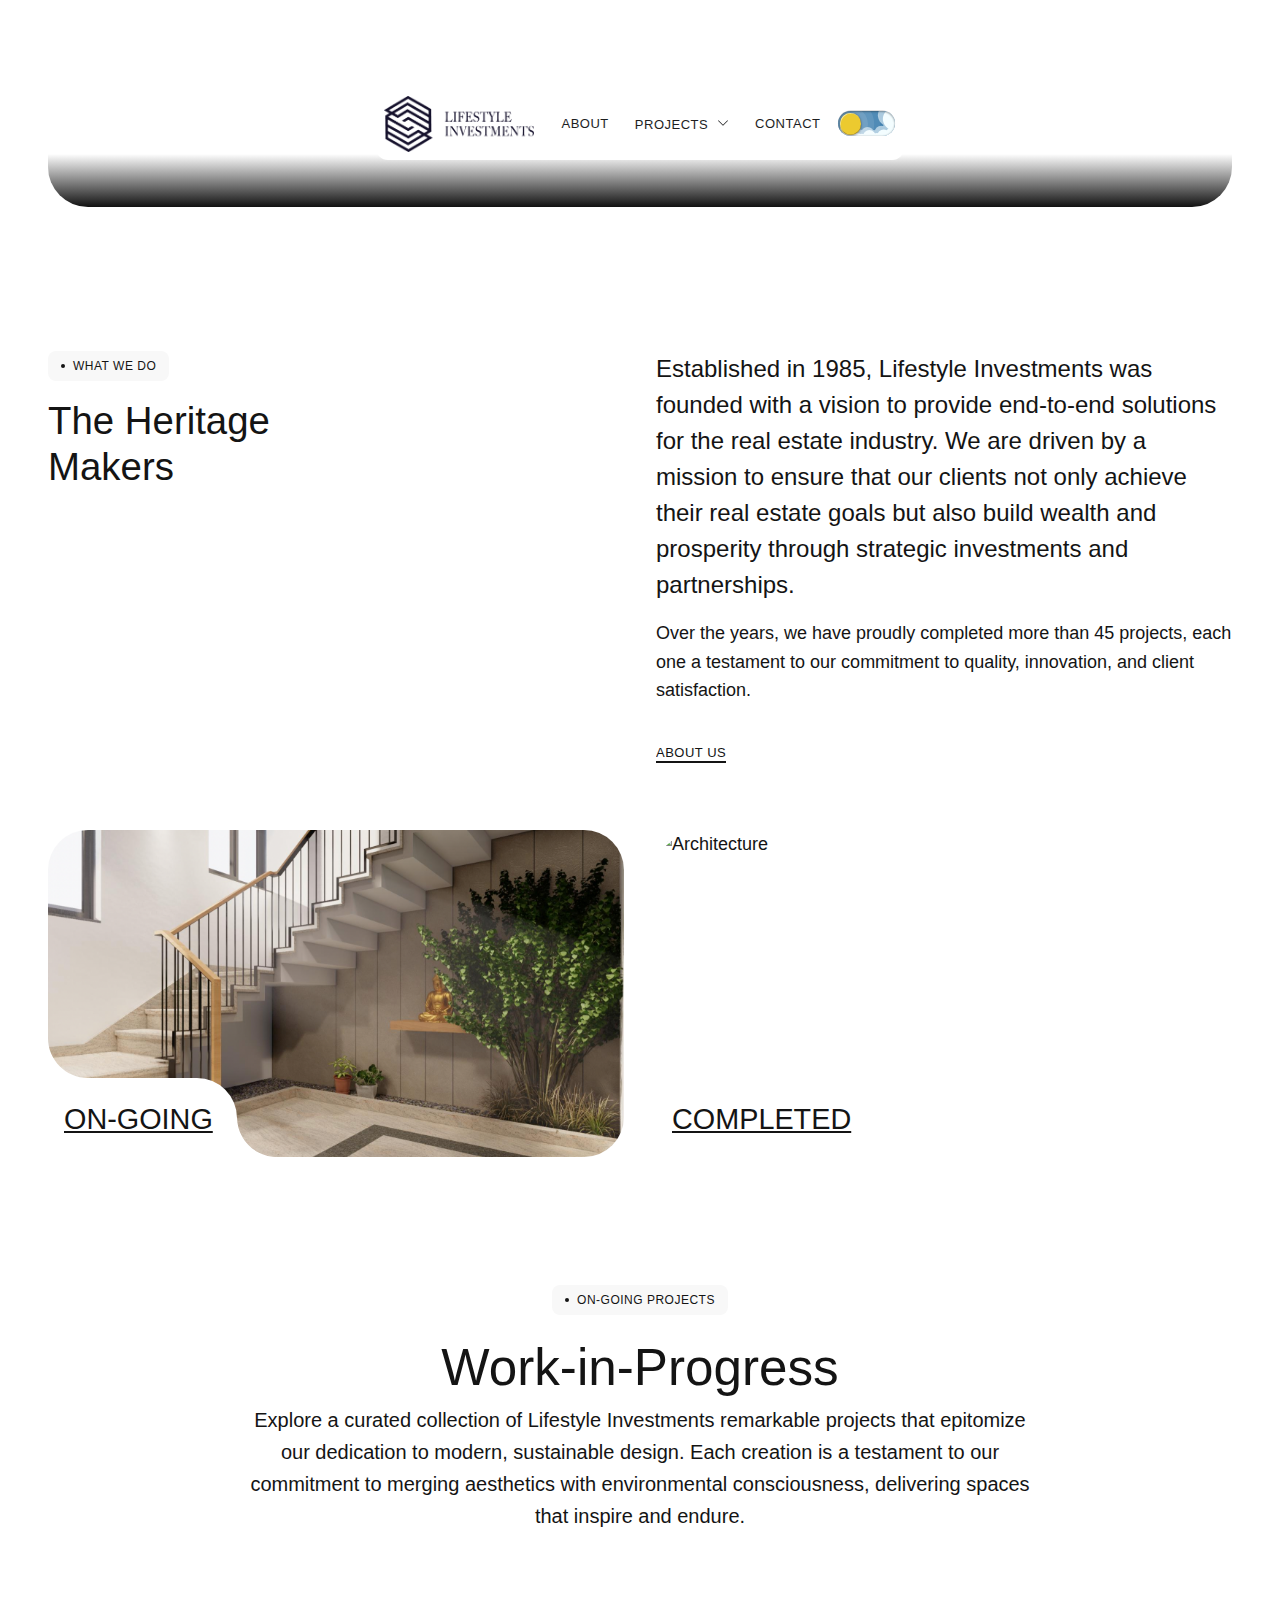
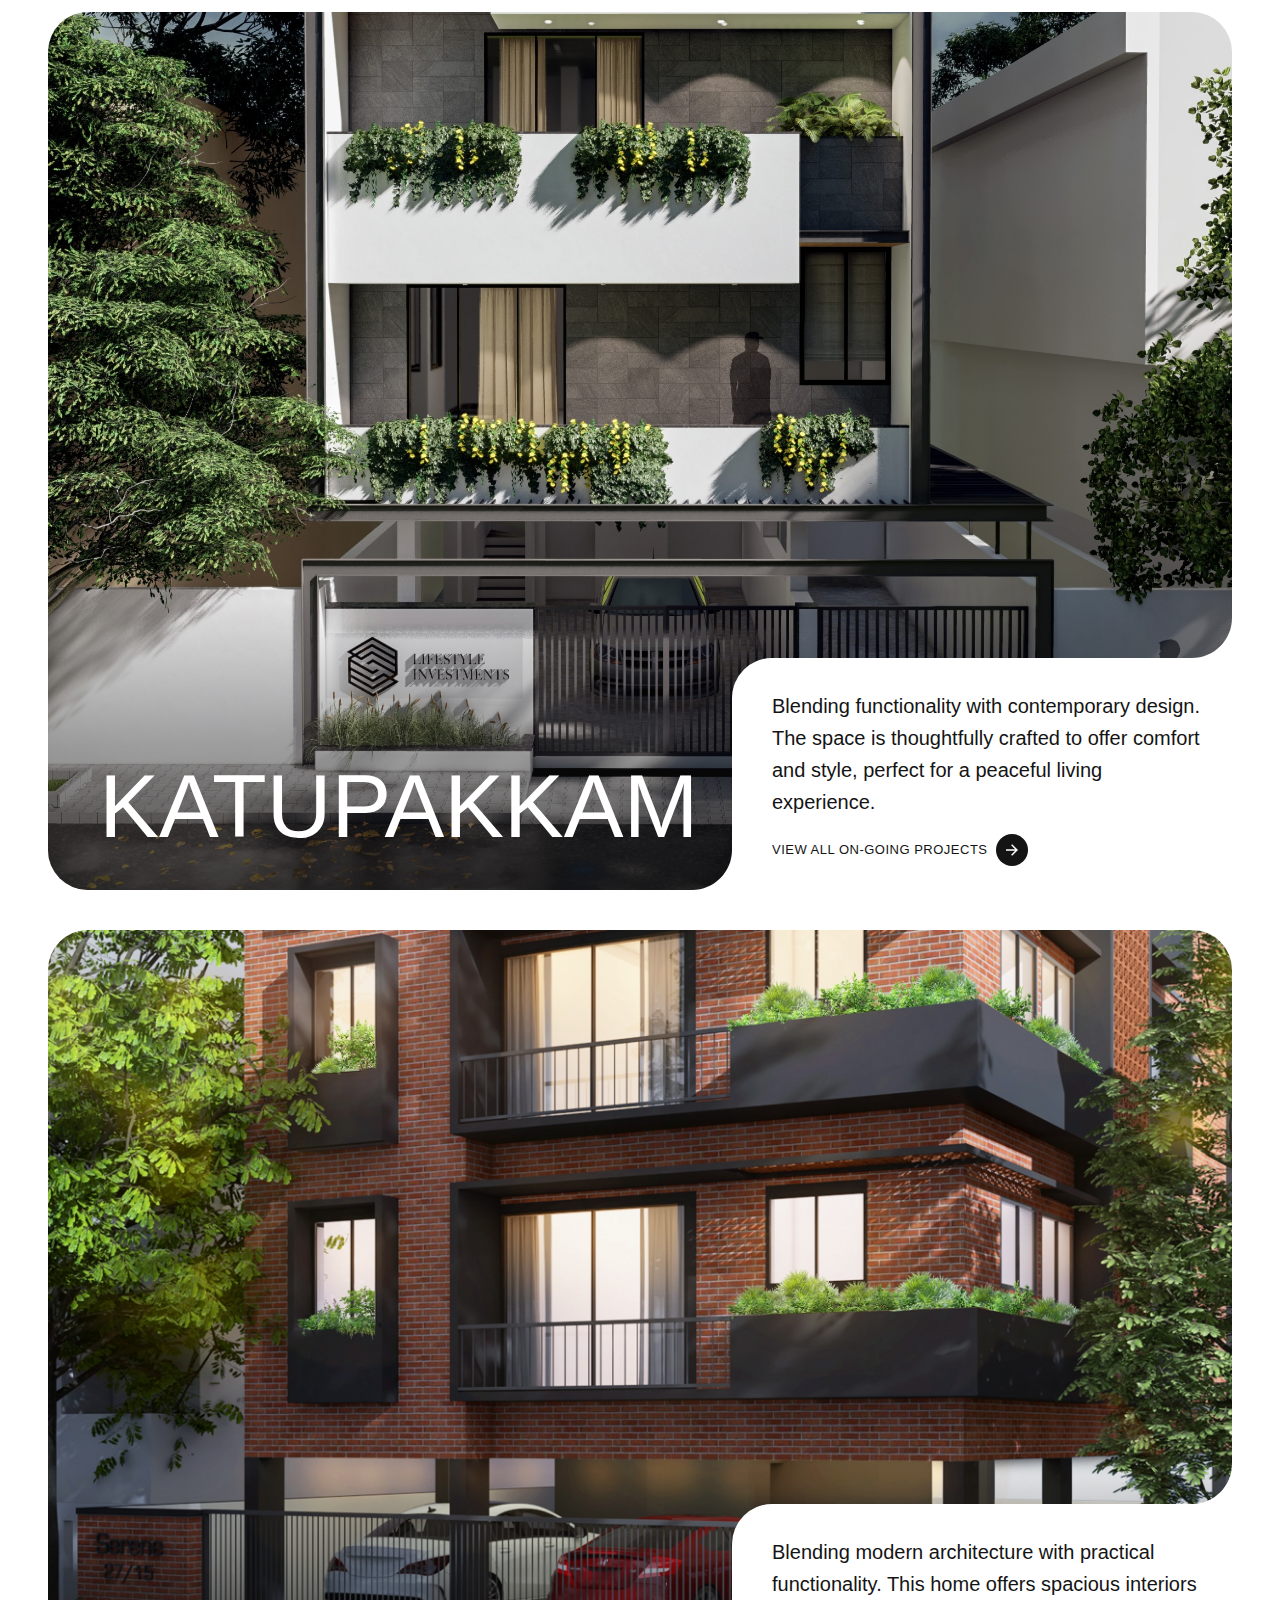
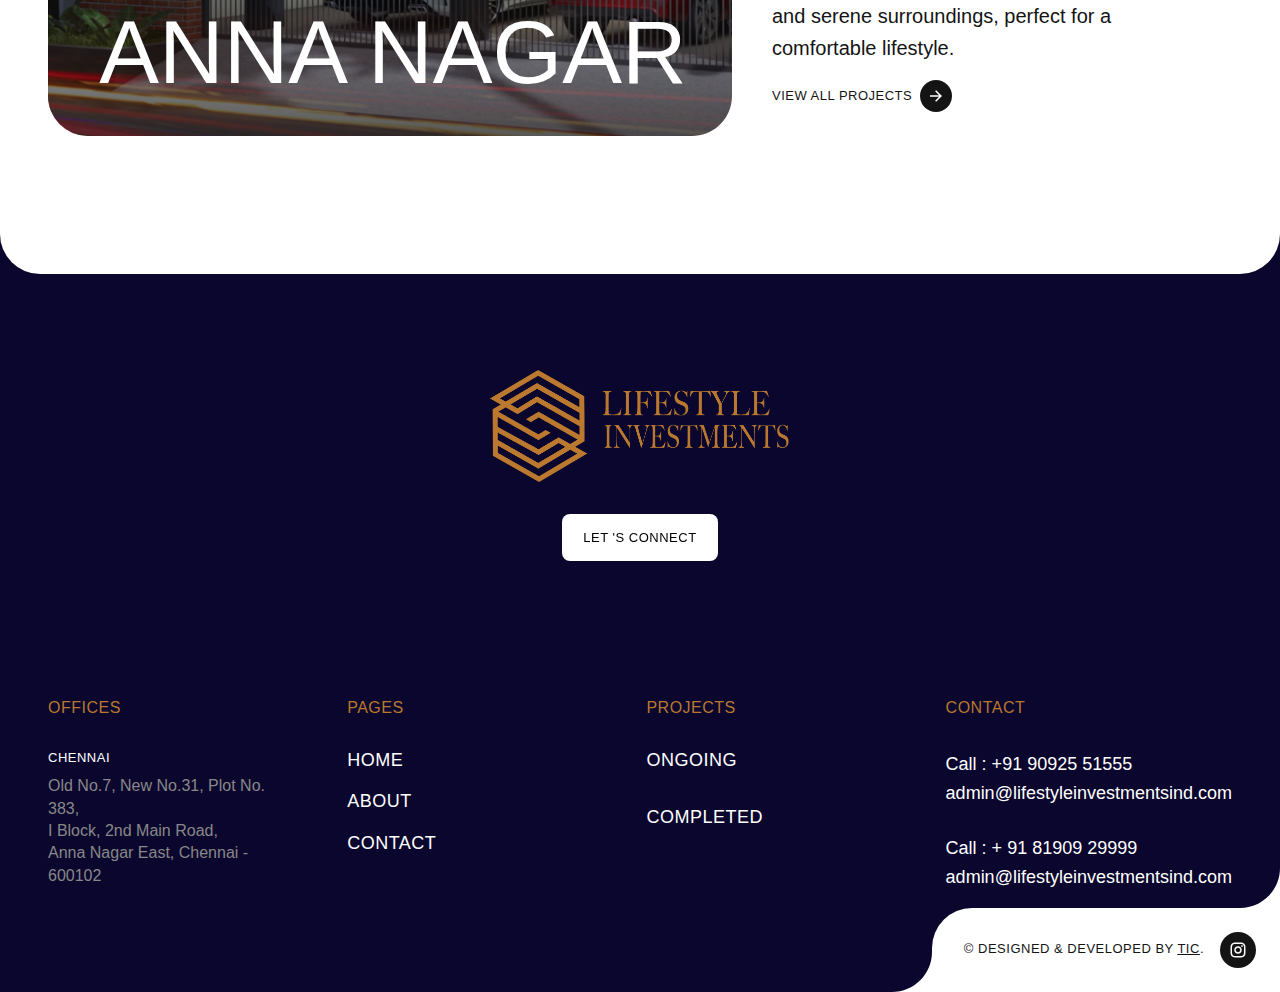
==== commit 6d479597: "Fix" ====
--- a/index.html
+++ b/index.html
@@ -1,7 +1,5 @@
 <!DOCTYPE html>
-
 <html data-wf-page="64da290a966d7561711c2e15">
-
 <head>
   <meta charset="utf-8" />
   <title>Home</title>
@@ -34,6 +32,7 @@
 
   <link href="" rel="shortcut icon" type="image/x-icon" />
   <link href="" rel="apple-touch-icon" />
+
 </head>
 
 <body class="body">
@@ -319,7 +318,7 @@
                     </div>
                   </a>
                   <div class="project-vertical-preview-content">
-                    <h2 class="heading-style-large text-style-allcaps new-head">
+                    <h2 class="heading-style-large text-style-allcaps">
                       Katupakkam
                     </h2>
                   </div>
@@ -370,7 +369,7 @@
                     </div>
                   </a>
                   <div class="project-vertical-preview-content">
-                    <h2 class="heading-style-large text-style-allcaps new-head">
+                    <h2 class="heading-style-large text-style-allcaps ">
                       Anna nagar
                     </h2>
                   </div>
--- a/style.css
+++ b/style.css
@@ -4246,7 +4246,7 @@
 
 .heading-style-large {
   font-family: General Sans, sans-serif;
-  font-size: 10vw;
+  font-size: 7vw;
   font-weight: 400;
   line-height: 100%;
 }
@@ -4261,6 +4261,16 @@
 }
 .logo-top{
   width: 150px;
+}
+
+@media screen and (max-width: 690px){
+  .logo-top{
+    width: 100px;
+  }
+
+  .footer-logo{
+    width: 200px;
+  }
 }
 .new{
   margin-bottom: 90px;
@@ -8689,6 +8699,7 @@
     grid-template-columns: 1fr 1fr;
     grid-auto-columns: 1fr;
     padding: 2rem;
+    margin-left: 70px;
     display: grid;
   }
 
@@ -11216,6 +11227,9 @@
 
   .heading-style-h3 {
     font-size: 1.5rem;
+    position: absolute;
+    bottom: 40px;
+    color: white;
   }
 
   .border-radius-default {
@@ -11888,7 +11902,7 @@
   }
 
   .home-vertical-hero-image-wrapper {
-    height: 100vw;
+    height: 100vh;
   }
 
   .home-vertical-services-architecture-card {
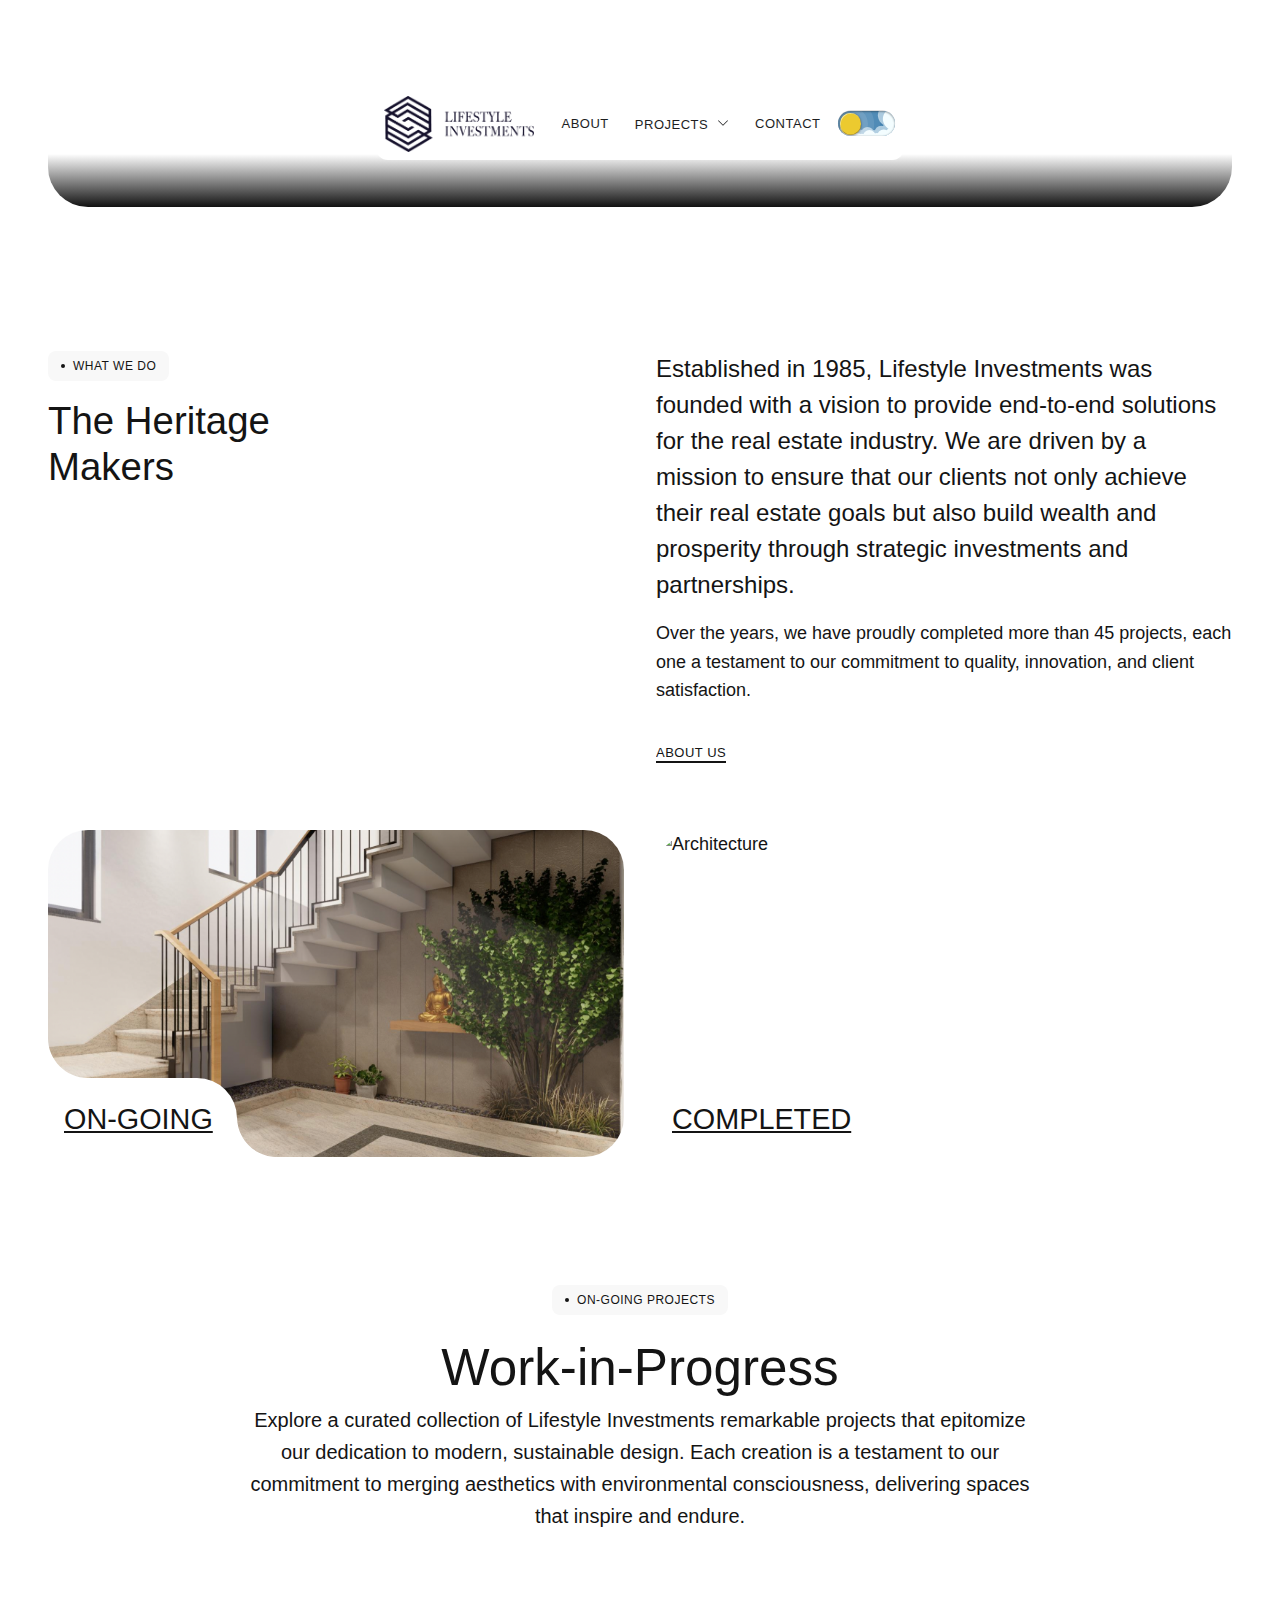
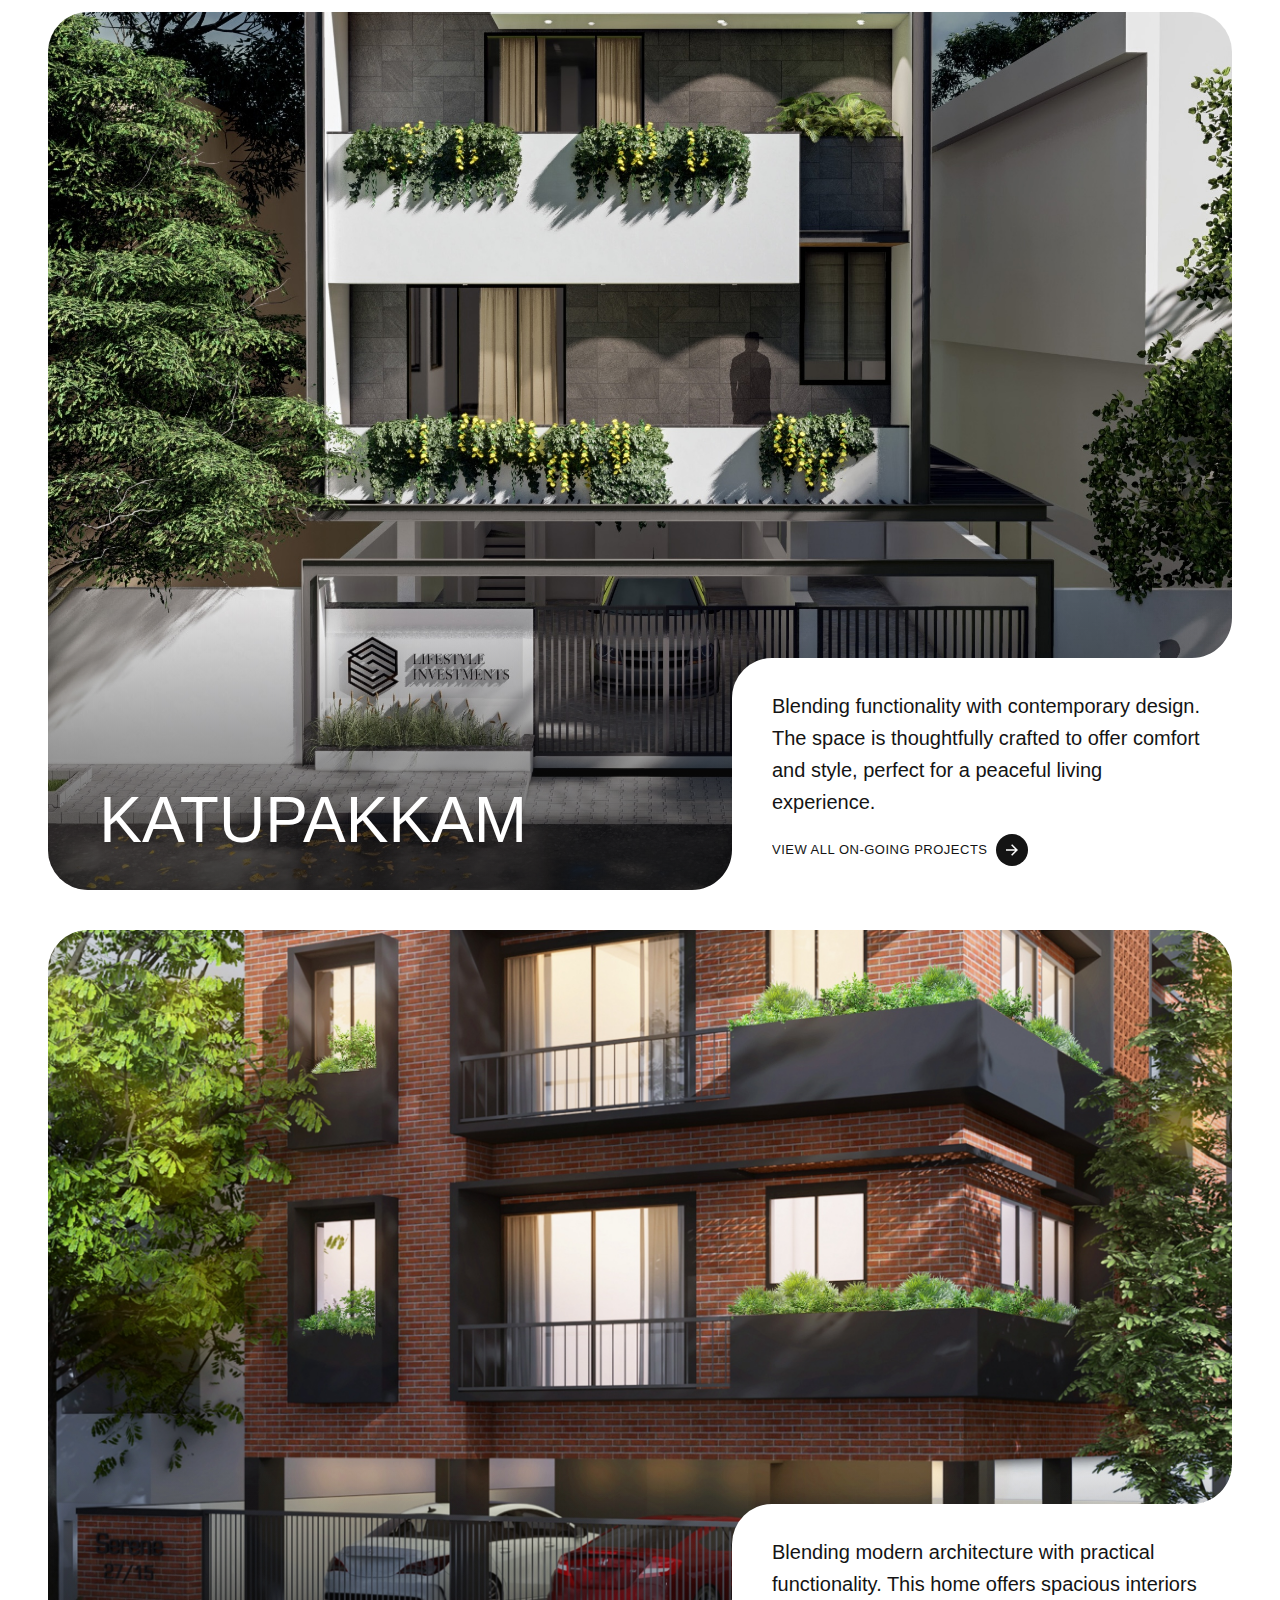
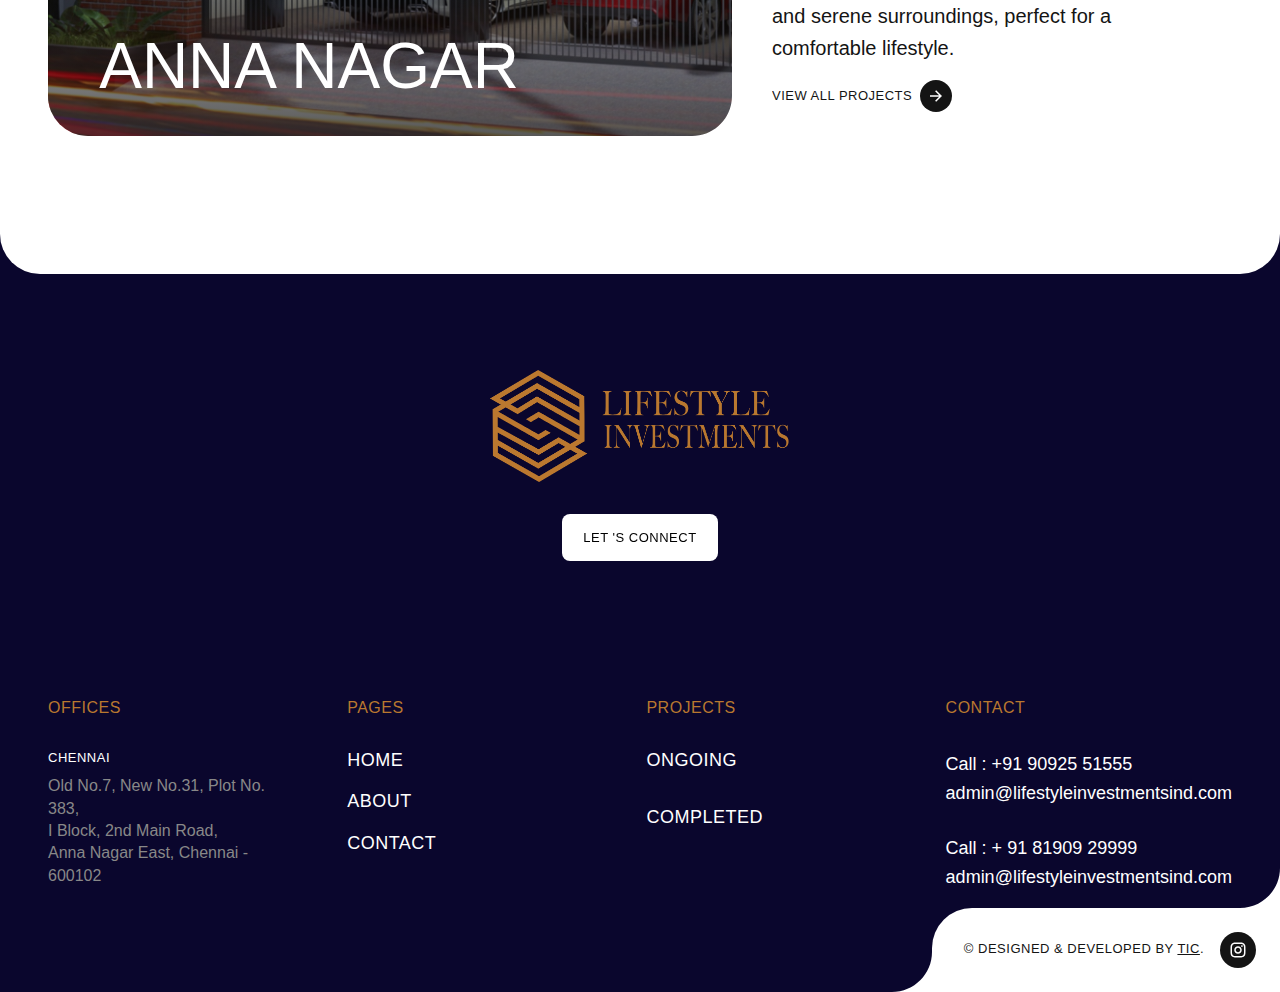
==== commit 890c8eba: "google tag" ====
--- a/index.html
+++ b/index.html
@@ -33,9 +33,18 @@
   <link href="" rel="shortcut icon" type="image/x-icon" />
   <link href="" rel="apple-touch-icon" />
 
+  <!-- Google Tag Manager -->
+<script>(function(w,d,s,l,i){w[l]=w[l]||[];w[l].push({'gtm.start':
+  new Date().getTime(),event:'gtm.js'});var f=d.getElementsByTagName(s)[0],
+  j=d.createElement(s),dl=l!='dataLayer'?'&l='+l:'';j.async=true;j.src=
+  'https://www.googletagmanager.com/gtm.js?id='+i+dl;f.parentNode.insertBefore(j,f);
+  })(window,document,'script','dataLayer','GTM-MTRRQPBZ');</script>
+  <!-- End Google Tag Manager -->
+
 </head>
 
 <body class="body">
+  
   <div class="page-wrapper">
     <main class="main-wrapper-vertical">
       <section class="section-home-vertical-hero">
@@ -54,23 +63,23 @@
                     <h3 class="text-meta text-color-muted">Pages</h3>
                     <div class="nav">
   
-                      <a href="/home.html" aria-current="page" class="nav-item inverse w-inline-block w--current">
+                      <a href="/" aria-current="page" class="nav-item inverse w-inline-block w--current">
                         <div class="nav-item-text">Home</div>
                         <div class="nav-item-line inverse"></div>
                       </a>
-                      <a href="/about.html" class="nav-item inverse w-inline-block">
+                      <a href="/about" class="nav-item inverse w-inline-block">
                         <div class="nav-item-text">About</div>
                         <div class="nav-item-line inverse"></div>
                       </a>
-                      <a href="./ongoing.html" class="nav-item inverse w-inline-block">
+                      <a href="./ongoing" class="nav-item inverse w-inline-block">
                         <div class="nav-item-text">On-Going</div>
                         <div class="nav-item-line inverse"></div>
                       </a>
-                      <a href="./completed.html" class="nav-item inverse w-inline-block">
+                      <a href="./completed" class="nav-item inverse w-inline-block">
                         <div class="nav-item-text">Completed</div>
                         <div class="nav-item-line inverse"></div>
                       </a>
-                      <a href="/contact.html" class="nav-item inverse w-inline-block">
+                      <a href="/contact" class="nav-item inverse w-inline-block">
                         <div class="nav-item-text">Contact</div>
                         <div class="nav-item-line inverse"></div>
                       </a>
@@ -80,13 +89,13 @@
 
                 </div>
               </nav>
-            </div> <a href="/index.html" aria-current="page" class="navbar-logo w-inline-block w--current">
+            </div> <a href="/" aria-current="page" class="navbar-logo w-inline-block w--current">
               <img src="/images/Final Files/bluelogo.png" loading="eager" alt="Logo" width="90"
                 class="logo-top" />
             </a>
             <div class="navbar-right">
               <nav class="navbar-menu">
-                <a href="./about.html" class="navbar-menu-item w-inline-block">
+                <a href="./about" class="navbar-menu-item w-inline-block">
                   <div>About</div>
                 </a>
                 <div class="navbar-menu-item w-inline-block relative" onmouseenter="projectSectionEnter()"
@@ -105,16 +114,16 @@
                   </div>
 
                   <div id="dropDownItems" class="dropDownItems">
-                    <a href="./ongoing.html">
+                    <a href="./ongoing">
                       <p>Ongoing</p>
                     </a>
-                    <a href="./completed.html">
+                    <a href="./completed">
                       <p>Completed</p>
                     </a>
                   </div>
                 </div>
 
-                <a href="./contact.html" class="navbar-menu-item w-inline-block">
+                <a href="./contact" class="navbar-menu-item w-inline-block">
                   <div>Contact</div>
                 </a>
               </nav>
@@ -200,7 +209,7 @@
                       quality, innovation, and client satisfaction.
                     </div>
                   </div>
-                  <a href="./about.html" class="button-text w-inline-block">
+                  <a href="./about" class="button-text w-inline-block">
                     <div class="button-text-inner">
                       <div class="button-text-text">About Us</div>
                       <div class="button-text-line"></div>
@@ -223,7 +232,7 @@
                 </div>
                 <div class="home-vertical-services-architecture-card">
                   <div class="margin-bottom margin-xxsmall">
-                    <a href="./ongoing.html">
+                    <a href="./ongoing">
                       <h3 class="heading-style-h3">ON-GOING</h3>
                     </a>
                   </div>
@@ -250,7 +259,7 @@
                 </div>
                 <div class="home-vertical-services-architecture-card">
                   <div class="margin-bottom margin-xxsmall">
-                    <a href="./completed.html">
+                    <a href="./completed">
                       <h3 class="heading-style-h3">COMPLETED</h3>
                     </a>
 
@@ -299,7 +308,7 @@
                 </div>
               </div>
             </div>
-            <!-- <a href="./projects.html" class="button-text w-inline-block">
+            <!-- <a href="./projects" class="button-text w-inline-block">
                 <div class="button-text-inner">
                   <div class="button-text-text">All Projects</div>
                   <div class="button-text-line"></div>
@@ -312,7 +321,7 @@
             <div role="list" class="home-vertical-projects-list w-dyn-items">
               <div role="listitem" class="project-vertical-preview w-dyn-item">
                 <div class="project-vertical-preview-image-wrapper">
-                  <a href="./project-one.html" class="view-button-wrapper w-inline-block">
+                  <a href="./project-one" class="view-button-wrapper w-inline-block">
                     <div class="view-button">
                       <div class="view-button-text">View<br /></div>
                     </div>
@@ -363,7 +372,7 @@
               </div>
               <div role="listitem" class="project-vertical-preview w-dyn-item">
                 <div class="project-vertical-preview-image-wrapper">
-                  <a href="./project-two.html" class="view-button-wrapper w-inline-block">
+                  <a href="./project-two" class="view-button-wrapper w-inline-block">
                     <div class="view-button">
                       <div class="view-button-text">View<br /></div>
                     </div>
@@ -384,7 +393,7 @@
                       serene surroundings, perfect for a comfortable lifestyle.
                     </div>
                   </div>
-                  <a href="./project-two.html" class="button-icon w-inline-block">
+                  <a href="./project-two" class="button-icon w-inline-block">
                     <div class="button-icon-inner">
                       <div class="button-icon-text">View All Projects</div>
                       <div class="button-icon-badge">
@@ -428,7 +437,7 @@
                   <img src="./images/Final Files/logo.png" class="footer-logo" />
                 </div>
               </div>
-              <a href="./contact.html" class="button inverse-primary w-inline-block">
+              <a href="./contact" class="button inverse-primary w-inline-block">
                 <div class="button-inner">
                   <div class="button-inner-text">Let &#x27;s Connect</div>
                   <div class="button-inner-text-hover">
@@ -463,19 +472,19 @@
                 <div id="w-node-_626106bd-3769-6c05-05e9-9c72e443fd88-e443fd63" class="footer-vertical-column">
                   <h3 class="text-meta text-color-gold">Pages</h3>
                   <div class="nav">
-                    <a href="./index.html" class="nav-item inverse w-inline-block">
+                    <a href="/" class="nav-item inverse w-inline-block">
                       <div class="nav-item-text">Home</div>
                       <div class="nav-item-line inverse"></div>
                     </a>
 
-                    <a href="./about.html" class="nav-item inverse w-inline-block">
+                    <a href="./about" class="nav-item inverse w-inline-block">
                       <div class="nav-item-text">About</div>
                       <div class="nav-item-line inverse"></div>
                     </a>
 
 
 
-                    <a href="./contact.html" class="nav-item inverse w-inline-block">
+                    <a href="./contact" class="nav-item inverse w-inline-block">
                       <div class="nav-item-text">Contact</div>
                       <div class="nav-item-line inverse"></div>
                     </a>
@@ -483,11 +492,11 @@
                 </div>
                 <div id="w-node-_626106bd-3769-6c05-05e9-9c72e443fdab-e443fd63" class="footer-vertical-column">
                   <h3 class="text-meta text-color-gold">PROJECTS</h3>
-                  <a href="./ongoing.html" class="nav-item inverse w-inline-block">
+                  <a href="./ongoing" class="nav-item inverse w-inline-block">
                     <div class="nav-item-text">ONGOING</div>
                     <div class="nav-item-line inverse"></div>
                   </a>
-                  <a href="./completed.html" class="nav-item inverse w-inline-block">
+                  <a href="./completed" class="nav-item inverse w-inline-block">
                     <div class="nav-item-text">COMPLETED</div>
                     <div class="nav-item-line inverse"></div>
                   </a>
@@ -586,6 +595,12 @@
     // Initial check
     checkThemeSwitch();
   </script>
+
+  <!-- Google Tag Manager (noscript) -->
+<noscript><iframe src="https://www.googletagmanager.com/ns.html?id=GTM-MTRRQPBZ"
+  height="0" width="0" style="display:none;visibility:hidden"></iframe></noscript>
+  <!-- End Google Tag Manager (noscript) -->
+
 </body>
 
 </html>--- a/style.css
+++ b/style.css
@@ -4246,7 +4246,7 @@
 
 .heading-style-large {
   font-family: General Sans, sans-serif;
-  font-size: 7vw;
+  font-size: 5vw;
   font-weight: 400;
   line-height: 100%;
 }
@@ -5476,7 +5476,9 @@
     border-radius: 32px;
   }
   .maps-g{
-   
+   width: 370px;
+    height: 200px;
+    border-radius: 32px;
   }
 }
 .footer-bottom-nav {
@@ -6854,8 +6856,7 @@
 
 .post-vertical-preview-image {
   object-fit: cover;
-  width: 100%;
-  height: 100%;
+
 }
 
 .post-vertical-preview-card {
@@ -7956,7 +7957,7 @@
   }
 
   .heading-style-large {
-    font-size: 8rem;
+    font-size: 5rem;
   }
 
   .heading-style-h6 {
@@ -8556,7 +8557,7 @@
   }
 
   .heading-style-large {
-    font-size: 5rem;
+    font-size: 3rem;
   }
 
   .text-size-xlarge {
@@ -9701,7 +9702,7 @@
 
   .home-vertical-hero-image-wrapper {
     border-radius: 0;
-    height: 75vw;
+    height: 90vh;
   }
 
   .home-vertical-services-architecture-card {
@@ -10107,7 +10108,7 @@
   }
 
   .heading-style-large {
-    font-size: 4rem;
+    font-size: 3rem;
   }
 
   .text-size-xlarge {
@@ -11901,9 +11902,7 @@
     border-radius: 1rem;
   }
 
-  .home-vertical-hero-image-wrapper {
-    height: 100vh;
-  }
+  
 
   .home-vertical-services-architecture-card {
     border-radius: 1rem;
